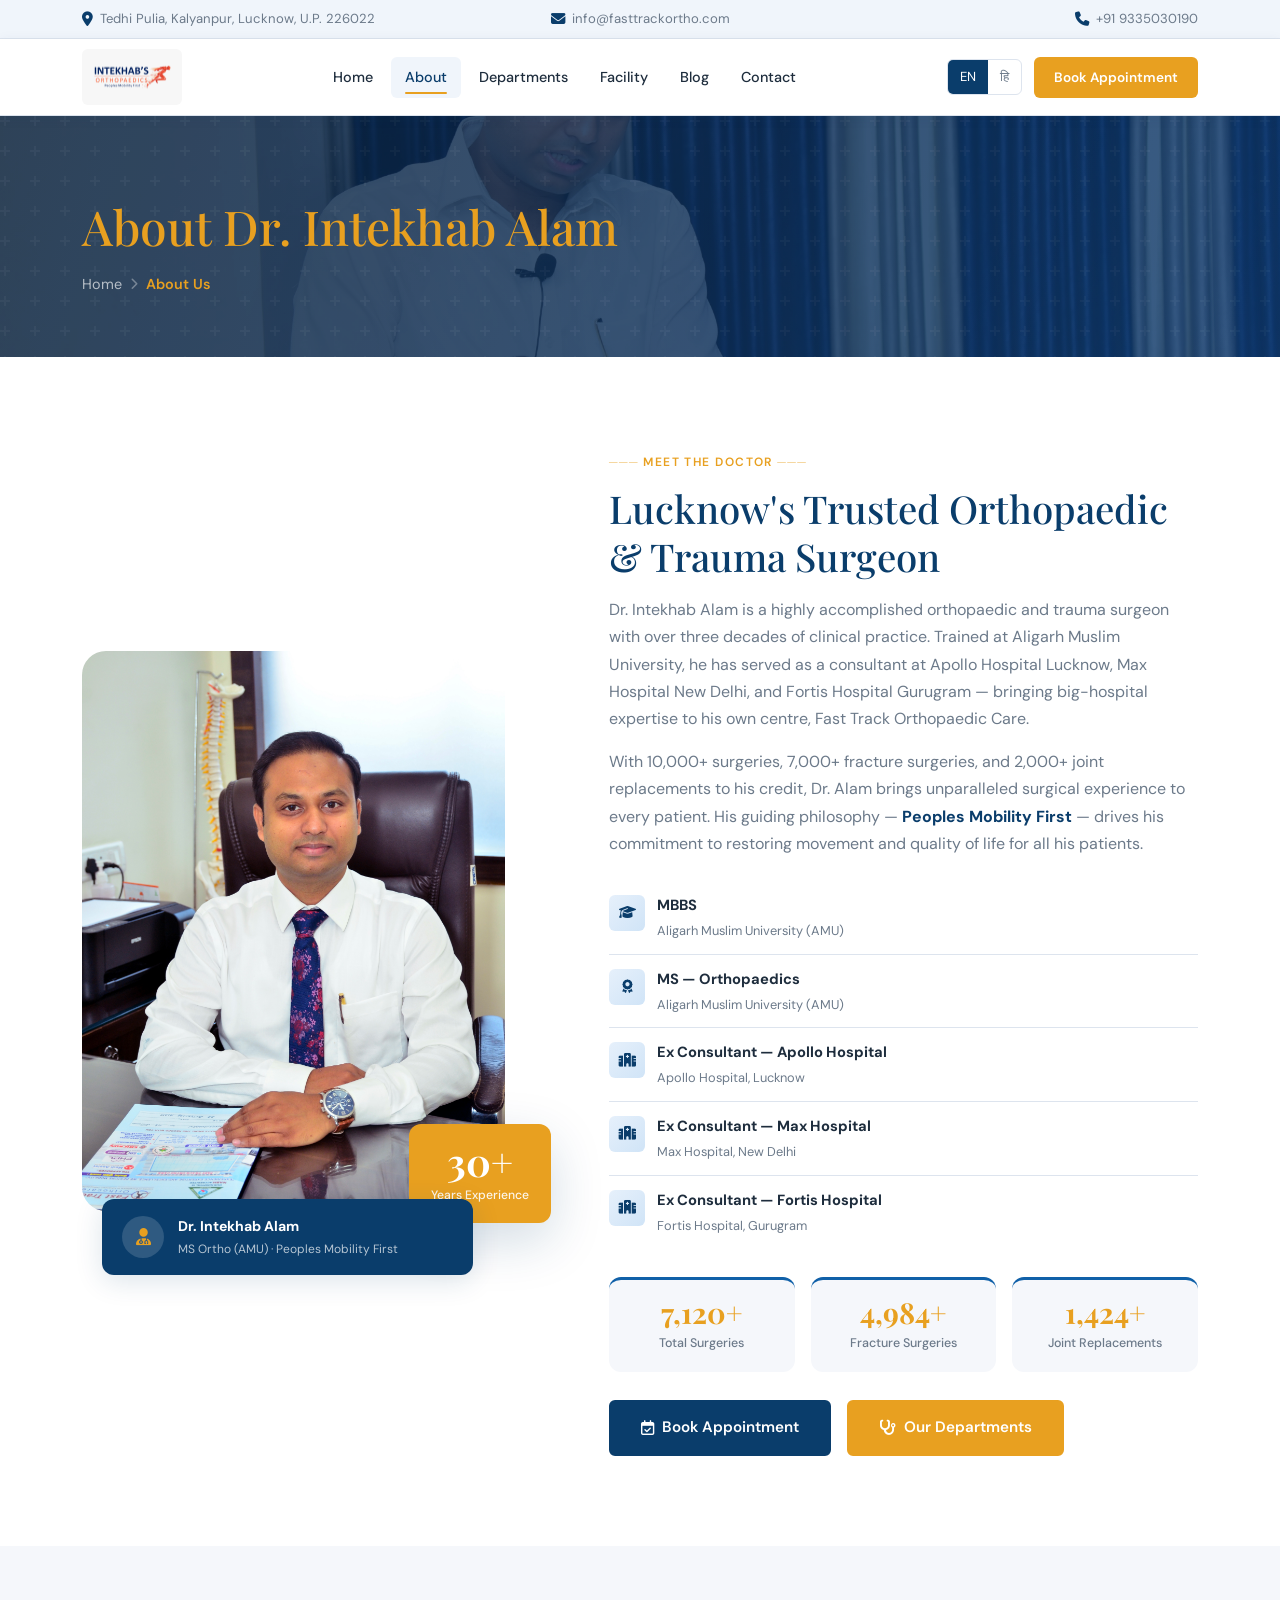
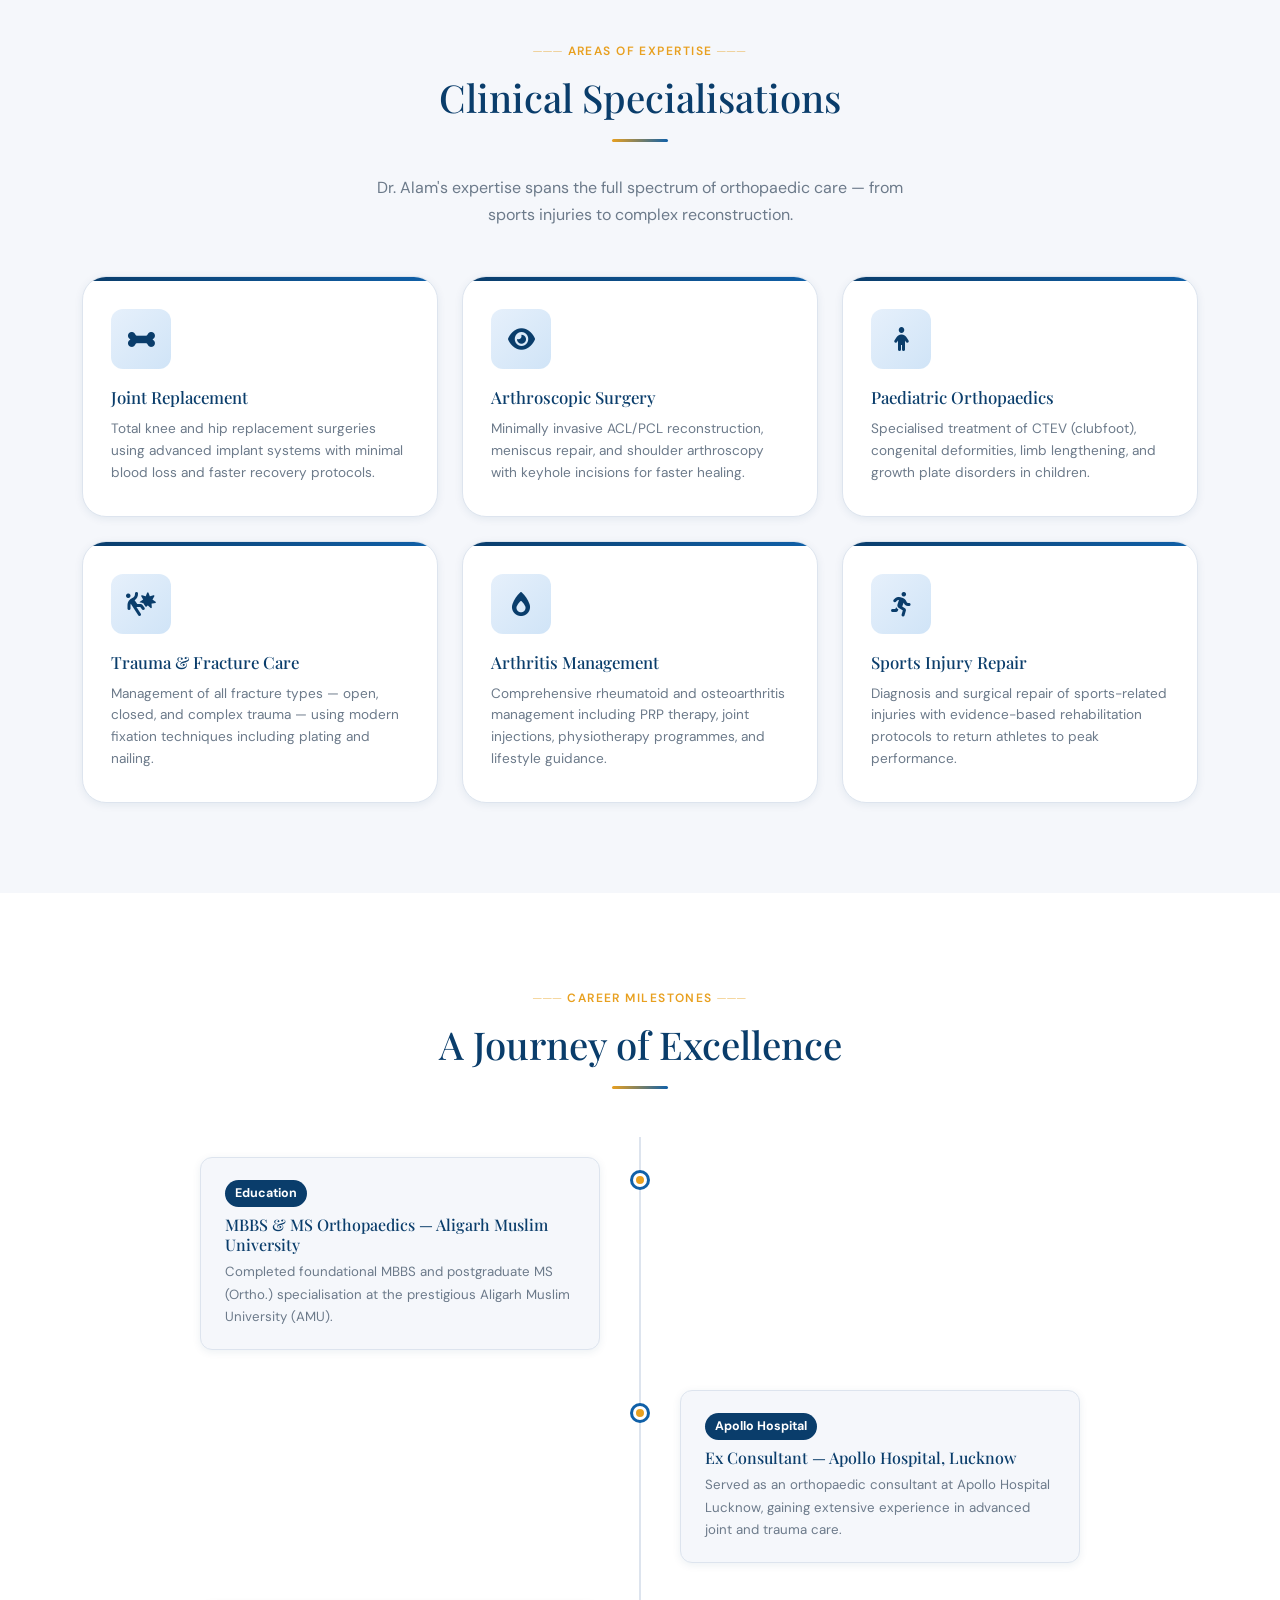
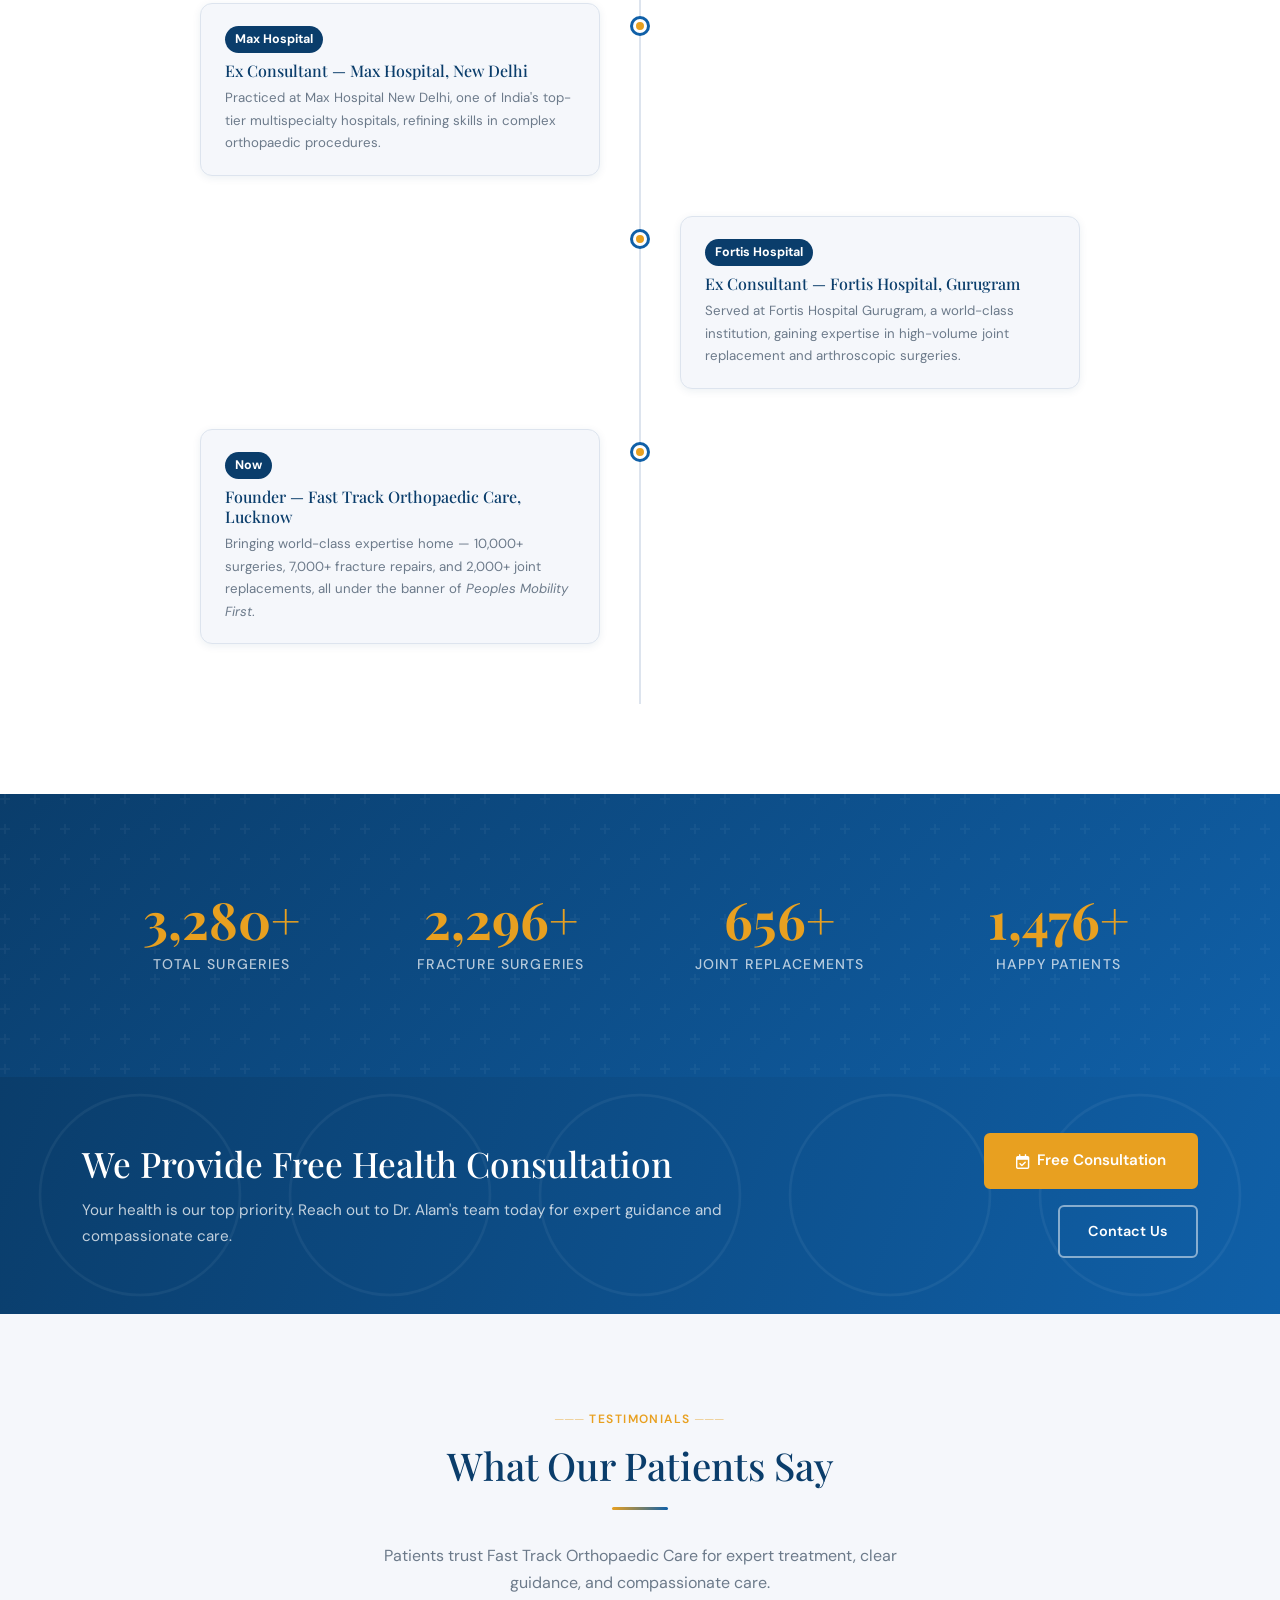
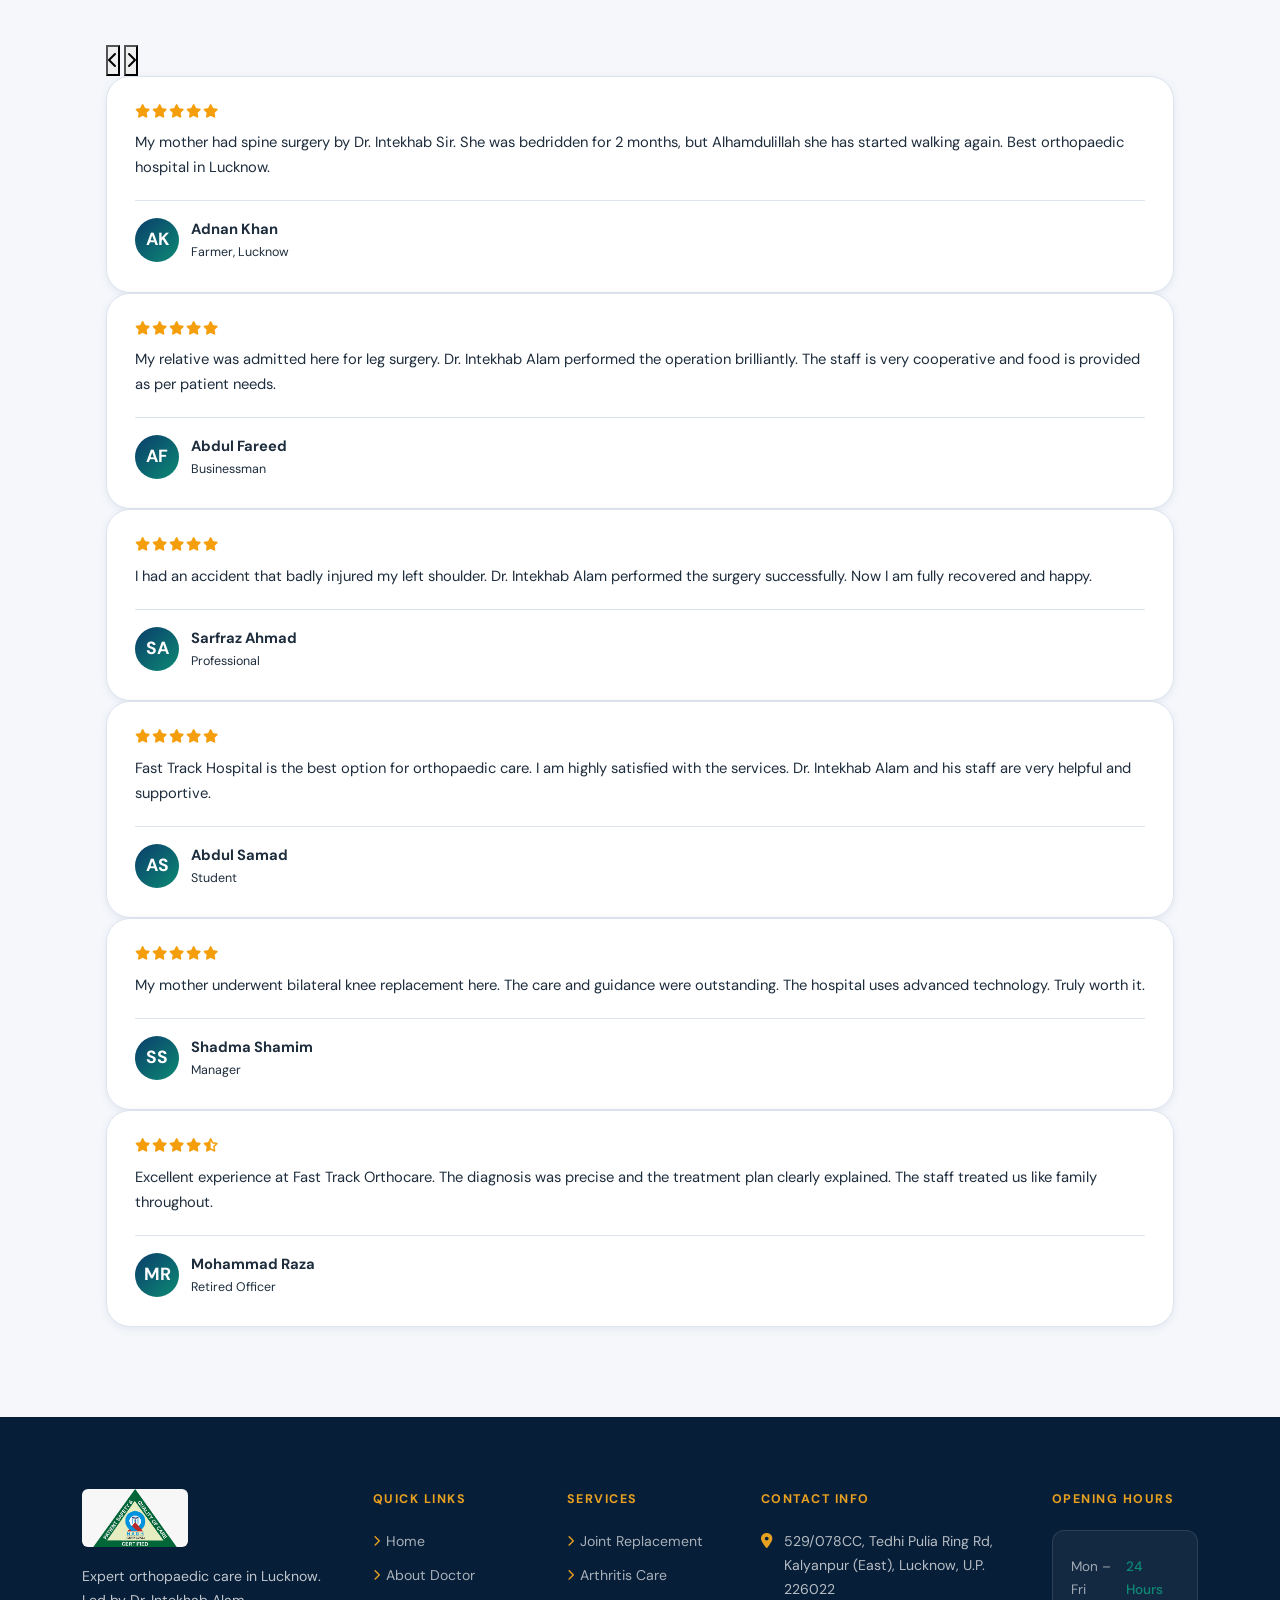
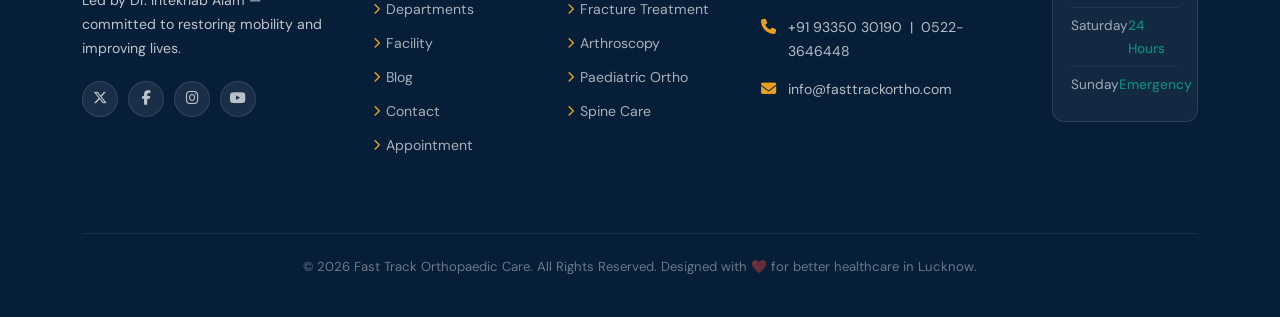
==== about.html @ 5c5c9dc2 "Initial project upload" ====
<!DOCTYPE html>
<html lang="en">

<!-- ============================================================
     FAST TRACK ORTHOPAEDIC CARE
     About Page — Dr. Intekhab Alam
     Theme: Consistent with index.html v2.0
     ============================================================ -->

<head>
  <meta charset="UTF-8" />
  <meta name="viewport" content="width=device-width, initial-scale=1.0" />
  <meta name="description" content="About Dr. Intekhab Alam — MBBS, MS Ortho (AMU). Ex Consultant Apollo, Max & Fortis. 10,000+ surgeries. Lucknow's leading orthopaedic surgeon." />
  <title>About Dr. Intekhab Alam | Fast Track Orthopaedic Care</title>

  <!-- FONTS -->
  <link rel="preconnect" href="https://fonts.googleapis.com" />
  <link rel="preconnect" href="https://fonts.gstatic.com" crossorigin />
  <link href="https://fonts.googleapis.com/css2?family=Playfair+Display:wght@500;600;700&family=DM+Sans:wght@300;400;500;600&display=swap" rel="stylesheet" />

  <!-- ICONS -->
  <link rel="stylesheet" href="https://cdnjs.cloudflare.com/ajax/libs/font-awesome/6.5.1/css/all.min.css" />

  <!-- BOOTSTRAP 5 -->
  <link rel="stylesheet" href="https://cdn.jsdelivr.net/npm/bootstrap@5.3.3/dist/css/bootstrap.min.css" />

  <!-- AOS -->
  <link rel="stylesheet" href="https://cdn.jsdelivr.net/npm/aos@2.3.4/dist/aos.css" />
    <link rel="preconnect" href="https://fonts.googleapis.com" />
  <link rel="preconnect" href="https://fonts.gstatic.com" crossorigin />
  <link href="https://fonts.googleapis.com/css2?family=Playfair+Display:wght@500;600;700&family=DM+Sans:wght@300;400;500;600&display=swap" rel="stylesheet" />
  <link rel="stylesheet" href="https://cdnjs.cloudflare.com/ajax/libs/font-awesome/6.5.1/css/all.min.css" />
  <link rel="stylesheet" href="https://cdn.jsdelivr.net/npm/bootstrap@5.3.3/dist/css/bootstrap.min.css" />
  <link rel="stylesheet" href="https://cdn.jsdelivr.net/npm/aos@2.3.4/dist/aos.css" />

  <style>
    /* ── CSS VARIABLES (identical to index.html) ─────────────── */
    :root {
      --clr-primary:     #0a3d6b;
      --clr-primary-lt:  #1060a8;
      --clr-accent:      #e8a020;
      --clr-accent-lt:   #ffeabc;
      --clr-teal:        #0d8a74;
      --clr-bg:          #f5f7fb;
      --clr-bg-dark:     #071e38;
      --clr-text:        #1e2d3d;
      --clr-text-muted:  #6c7a8a;
      --clr-white:       #ffffff;
      --clr-border:      #dde4ee;

      --font-head:  'Playfair Display', Georgia, serif;
      --font-body:  'DM Sans', sans-serif;

      --radius-sm:  6px;
      --radius-md:  12px;
      --radius-lg:  24px;
      --shadow-sm:  0 2px 8px rgba(10,61,107,.08);
      --shadow-md:  0 6px 28px rgba(10,61,107,.14);
      --shadow-lg:  0 18px 52px rgba(10,61,107,.18);
      --transition: 0.3s cubic-bezier(.4,0,.2,1);
    }

    *, *::before, *::after { box-sizing: border-box; margin: 0; padding: 0; }
    html { scroll-behavior: smooth; }
    body {
      font-family: var(--font-body);
      color: var(--clr-text);
      background: var(--clr-white);
      line-height: 1.7;
      overflow-x: hidden;
    }
    h1,h2,h3,h4,h5,h6 { font-family: var(--font-head); color: var(--clr-primary); line-height: 1.25; }
    a { text-decoration: none; color: inherit; transition: var(--transition); }
    img { max-width: 100%; display: block; }
    section { overflow: hidden; }

    /* ── UTILITIES ───────────────────────────────────────────── */
    .section-pad    { padding: 90px 0; }
    .section-pad-sm { padding: 60px 0; }

    .badge-tag {
      display: inline-block;
      font-size: .75rem;
      font-weight: 600;
      letter-spacing: .12em;
      text-transform: uppercase;
      color: var(--clr-accent);
      margin-bottom: 12px;
    }
    .badge-tag::before { content: "─── "; opacity: .5; }
    .badge-tag::after  { content: " ───"; opacity: .5; }

    .section-title {
      font-size: clamp(1.8rem, 3vw, 2.6rem);
      margin-bottom: 16px;
    }
    .section-sub {
      color: var(--clr-text-muted);
      font-size: 1rem;
      max-width: 560px;
      margin: 0 auto;
    }
    .divider {
      width: 56px; height: 3px;
      background: linear-gradient(90deg, var(--clr-accent), var(--clr-primary-lt));
      border-radius: 4px;
      margin: 18px auto 32px;
    }

    .btn-primary-custom {
      display: inline-flex; align-items: center; gap: 8px;
      padding: 13px 30px;
      background: var(--clr-primary); color: var(--clr-white);
      border: 2px solid var(--clr-primary);
      border-radius: var(--radius-sm);
      font-weight: 600; font-size: .95rem; cursor: pointer;
      transition: var(--transition);
    }
    .btn-primary-custom:hover {
      background: var(--clr-accent); border-color: var(--clr-accent);
      color: var(--clr-white); transform: translateY(-2px); box-shadow: var(--shadow-md);
    }
    .btn-accent-custom {
      display: inline-flex; align-items: center; gap: 8px;
      padding: 13px 30px;
      background: var(--clr-accent); color: var(--clr-white);
      border: 2px solid var(--clr-accent);
      border-radius: var(--radius-sm);
      font-weight: 600; font-size: .95rem; cursor: pointer;
      transition: var(--transition);
    }
    .btn-accent-custom:hover {
      background: transparent; color: var(--clr-accent); transform: translateY(-2px);
    }
    .lang-hidden { display: none !important; }

    /* ── TICKER ──────────────────────────────────────────────── */
    .ticker-bar {
      background: linear-gradient(90deg, var(--clr-primary), var(--clr-primary-lt));
      color: var(--clr-white); padding: 9px 0; overflow: hidden; white-space: nowrap;
    }
    .ticker-inner {
      display: inline-block; font-size: .85rem; font-weight: 500; letter-spacing: .03em;
      animation: ticker-scroll 22s linear infinite;
    }
    @keyframes ticker-scroll {
      0%   { transform: translateX(100vw); }
      100% { transform: translateX(-100%); }
    }

    /* ── INFO BAR ────────────────────────────────────────────── */
    .info-bar {
      background: #f0f5fb; border-bottom: 1px solid var(--clr-border);
      padding: 8px 0; font-size: .82rem; color: var(--clr-text-muted);
    }
    .info-bar .info-item { display: flex; align-items: center; gap: 7px; }
    .info-bar .info-item i { color: var(--clr-primary); font-size: .9rem; }
    .info-bar a { color: var(--clr-text-muted); }
    .info-bar a:hover { color: var(--clr-primary); }

    /* ── NAVBAR ──────────────────────────────────────────────── */
    .main-navbar {
      background: var(--clr-white); border-bottom: 1px solid var(--clr-border);
      padding: 0; position: sticky; top: 0; z-index: 1000;
      box-shadow: 0 2px 12px rgba(10,61,107,.07); transition: box-shadow var(--transition);
    }
    .main-navbar .navbar-inner {
      display: flex; align-items: center; justify-content: space-between;
      padding: 10px 0; gap: 20px;
    }
    .nav-logo img { height: 56px; width: auto; border-radius: var(--radius-sm); }
    .logo-hi { display: none; }

    .nav-links { display: flex; list-style: none; gap: 4px; margin: 0; padding: 0; }
    .nav-links li a {
      display: block; padding: 8px 14px; font-size: .9rem; font-weight: 500;
      color: var(--clr-text); border-radius: var(--radius-sm); position: relative;
    }
    .nav-links li a::after {
      content: ''; position: absolute; bottom: 4px; left: 14px; right: 14px;
      height: 2px; background: var(--clr-accent); border-radius: 2px;
      transform: scaleX(0); transition: var(--transition); transform-origin: left;
    }
    .nav-links li a:hover, .nav-links li a.active { color: var(--clr-primary); background: #f0f5fb; }
    .nav-links li a:hover::after, .nav-links li a.active::after { transform: scaleX(1); }

    .nav-right { display: flex; align-items: center; gap: 12px; flex-shrink: 0; }
    .lang-selector {
      display: flex; border: 1px solid var(--clr-border);
      border-radius: var(--radius-sm); overflow: hidden; font-size: .82rem; font-weight: 600;
    }
    .lang-btn {
      padding: 6px 12px; background: transparent; border: none;
      cursor: pointer; color: var(--clr-text-muted); transition: var(--transition);
    }
    .lang-btn.active, .lang-btn:hover { background: var(--clr-primary); color: var(--clr-white); }
    .nav-appt-btn {
      padding: 9px 20px; background: var(--clr-accent); color: var(--clr-white);
      border: none; border-radius: var(--radius-sm); font-weight: 600;
      font-size: .85rem; cursor: pointer; transition: var(--transition); white-space: nowrap;
    }
    .nav-appt-btn:hover { background: var(--clr-primary); transform: translateY(-1px); }
    .nav-hamburger {
      display: none; background: none; border: 1px solid var(--clr-border);
      border-radius: var(--radius-sm); padding: 7px 10px; cursor: pointer;
      color: var(--clr-primary); font-size: 1.1rem;
    }
    .mobile-menu { display: none; background: var(--clr-white); border-top: 1px solid var(--clr-border); padding: 16px 0; }
    .mobile-menu.open { display: block; }
    .mobile-menu ul { list-style: none; padding: 0; margin: 0; }
    .mobile-menu ul li a {
      display: block; padding: 10px 20px; font-weight: 500;
      color: var(--clr-text); border-bottom: 1px solid var(--clr-border);
    }
    .mobile-menu ul li a:hover { background: #f0f5fb; color: var(--clr-primary); }

    /* ── PAGE HERO (Breadcrumb Banner) ───────────────────────── */
    .page-hero {
      position: relative;
      background: linear-gradient(110deg, var(--clr-bg-dark) 0%, #0e3a6e 100%);
      padding: 80px 0 60px;
      overflow: hidden;
    }
    .page-hero::before {
      content: '';
      position: absolute; inset: 0;
      background: url("data:image/svg+xml,%3Csvg width='60' height='60' viewBox='0 0 60 60' xmlns='http://www.w3.org/2000/svg'%3E%3Cg fill='none' fill-rule='evenodd'%3E%3Cg fill='%23ffffff' fill-opacity='0.04'%3E%3Cpath d='M36 34v-4h-2v4h-4v2h4v4h2v-4h4v-2h-4zm0-30V0h-2v4h-4v2h4v4h2V6h4V4h-4zM6 34v-4H4v4H0v2h4v4h2v-4h4v-2H6zM6 4V0H4v4H0v2h4v4h2V6h4V4H6z'/%3E%3C/g%3E%3C/g%3E%3C/svg%3E");
    }
    .page-hero-bg-img {
      position: absolute; inset: 0;
      background-image: url('img/fasttrack (62).jpeg');
      background-size: cover; background-position: center;
      opacity: .18;
    }
    .page-hero .container { position: relative; z-index: 2; }
    .page-hero h1 {
      font-size: clamp(2rem, 4vw, 3rem);
      color: var(--clr-white); margin-bottom: 16px;
    }
    .page-hero h1 span { color: var(--clr-accent); }
    .breadcrumb-nav { display: flex; align-items: center; gap: 8px; font-size: .9rem; }
    .breadcrumb-nav a { color: rgba(255,255,255,.65); transition: var(--transition); }
    .breadcrumb-nav a:hover { color: var(--clr-accent); }
    .breadcrumb-nav .sep { color: rgba(255,255,255,.35); font-size: .75rem; }
    .breadcrumb-nav .current { color: var(--clr-accent); font-weight: 600; }

    /* ── ABOUT INTRO ─────────────────────────────────────────── */
    .about-intro { background: var(--clr-white); }

    .doctor-img-wrap { position: relative; }
    .doctor-img-wrap img {
      width: 100%; height: 560px; object-fit: cover;
      border-radius: var(--radius-lg); display: block;
    }
    .doctor-badge {
      position: absolute; bottom: 28px; right: -18px;
      background: var(--clr-accent); color: var(--clr-white);
      padding: 18px 22px; border-radius: var(--radius-md);
      text-align: center; box-shadow: var(--shadow-lg);
    }
    .doctor-badge .num { font-size: 2.4rem; font-family: var(--font-head); font-weight: 700; line-height: 1; }
    .doctor-badge .lbl { font-size: .76rem; font-weight: 500; opacity: .9; margin-top: 4px; }

    .doctor-card-strip {
      position: absolute; bottom: -24px; left: 20px; right: 60px;
      background: var(--clr-primary);
      border-radius: var(--radius-md);
      padding: 16px 20px;
      display: flex; align-items: center; gap: 14px;
      box-shadow: var(--shadow-md);
    }
    .doctor-card-strip .dc-icon {
      width: 42px; height: 42px; border-radius: 50%;
      background: rgba(255,255,255,.15);
      display: flex; align-items: center; justify-content: center;
      color: var(--clr-accent); font-size: 1.1rem; flex-shrink: 0;
    }
    .doctor-card-strip .dc-name { font-size: .88rem; font-weight: 700; color: var(--clr-white); }
    .doctor-card-strip .dc-role { font-size: .75rem; color: rgba(255,255,255,.7); }

    .about-content-box { padding-left: 52px; }

    /* Qualification list */
    .qual-list { list-style: none; padding: 0; margin: 24px 0; }
    .qual-list li {
      display: flex; align-items: flex-start; gap: 12px;
      padding: 12px 0; border-bottom: 1px solid var(--clr-border);
    }
    .qual-list li:last-child { border-bottom: none; }
    .qual-list li .q-icon {
      width: 36px; height: 36px; flex-shrink: 0;
      background: linear-gradient(135deg, #e6f0fb, #d0e4f7);
      border-radius: var(--radius-sm);
      display: flex; align-items: center; justify-content: center;
      color: var(--clr-primary); font-size: .85rem;
      margin-top: 2px;
    }
    .qual-list li .q-body .q-title { font-weight: 700; font-size: .92rem; margin-bottom: 2px; }
    .qual-list li .q-body .q-meta { font-size: .8rem; color: var(--clr-text-muted); }

    /* Mini stats row */
    .mini-stats {
      display: grid; grid-template-columns: repeat(3, 1fr); gap: 16px; margin: 28px 0;
    }
    .mini-stat {
      background: var(--clr-bg); border-radius: var(--radius-md);
      padding: 18px 16px; text-align: center;
      border-top: 3px solid var(--clr-primary-lt);
      transition: var(--transition);
    }
    .mini-stat:hover { border-top-color: var(--clr-accent); transform: translateY(-3px); }
    .mini-stat .ms-num {
      font-size: 1.8rem; font-family: var(--font-head); font-weight: 700;
      color: var(--clr-primary); line-height: 1;
    }
    .mini-stat .ms-num span { color: var(--clr-accent); }
    .mini-stat .ms-label { font-size: .78rem; color: var(--clr-text-muted); margin-top: 6px; font-weight: 500; }

    /* ── SPECIALTIES SECTION ─────────────────────────────────── */
    .specialties-section { background: var(--clr-bg); }

    .specialty-card {
      background: var(--clr-white); border-radius: var(--radius-lg);
      padding: 32px 28px; height: 100%;
      border: 1px solid var(--clr-border);
      box-shadow: var(--shadow-sm);
      transition: var(--transition);
      position: relative; overflow: hidden;
    }
    .specialty-card::before {
      content: ''; position: absolute; top: 0; left: 0; right: 0;
      height: 4px; background: linear-gradient(90deg, var(--clr-primary), var(--clr-primary-lt));
      transition: var(--transition);
    }
    .specialty-card:hover { transform: translateY(-6px); box-shadow: var(--shadow-md); }
    .specialty-card:hover::before { background: linear-gradient(90deg, var(--clr-accent), var(--clr-primary-lt)); }
    .spec-icon-wrap {
      width: 60px; height: 60px; border-radius: var(--radius-md);
      background: linear-gradient(135deg, #e6f0fb, #d0e4f7);
      display: flex; align-items: center; justify-content: center;
      font-size: 1.5rem; color: var(--clr-primary); margin-bottom: 18px;
      transition: var(--transition);
    }
    .specialty-card:hover .spec-icon-wrap {
      background: var(--clr-primary); color: var(--clr-white);
    }
    .specialty-card h4 { font-size: 1.05rem; margin-bottom: 10px; }
    .specialty-card p { font-size: .85rem; color: var(--clr-text-muted); margin: 0; line-height: 1.6; }

    /* ── TIMELINE / JOURNEY ──────────────────────────────────── */
    .journey-section { background: var(--clr-white); }

    .timeline { position: relative; padding: 20px 0; }
    .timeline::before {
      content: ''; position: absolute;
      left: 50%; top: 0; bottom: 0;
      width: 2px; background: var(--clr-border);
      transform: translateX(-50%);
    }
    .timeline-item { display: flex; justify-content: flex-end; padding-right: calc(50% + 40px); margin-bottom: 40px; position: relative; }
    .timeline-item.right { justify-content: flex-start; padding-right: 0; padding-left: calc(50% + 40px); }

    .timeline-dot {
      position: absolute; left: 50%; top: 16px;
      width: 14px; height: 14px; border-radius: 50%;
      background: var(--clr-accent); border: 3px solid var(--clr-white);
      box-shadow: 0 0 0 3px var(--clr-primary-lt);
      transform: translateX(-50%);
    }
    .timeline-card {
      background: var(--clr-bg); border-radius: var(--radius-md);
      padding: 20px 24px; max-width: 400px; width: 100%;
      border: 1px solid var(--clr-border);
      box-shadow: var(--shadow-sm);
      transition: var(--transition);
    }
    .timeline-card:hover { box-shadow: var(--shadow-md); transform: scale(1.02); }
    .timeline-year {
      display: inline-block; font-size: .78rem; font-weight: 700;
      color: var(--clr-white); background: var(--clr-primary);
      padding: 3px 10px; border-radius: 100px; margin-bottom: 8px;
    }
    .timeline-card h4 { font-size: 1rem; margin-bottom: 6px; }
    .timeline-card p { font-size: .83rem; color: var(--clr-text-muted); margin: 0; }

    /* ── CTA STRIP ───────────────────────────────────────────── */
    .cta-strip {
      background: linear-gradient(110deg, var(--clr-primary) 0%, var(--clr-primary-lt) 100%);
      padding: 56px 0; position: relative; overflow: hidden;
    }
    .cta-strip::before {
      content: ''; position: absolute; inset: 0;
      background: url("data:image/svg+xml,%3Csvg xmlns='http://www.w3.org/2000/svg' width='100' height='100' viewBox='0 0 100 100'%3E%3Ccircle cx='50' cy='50' r='40' stroke='white' stroke-opacity='0.05' stroke-width='1' fill='none'/%3E%3C/svg%3E") center/250px;
    }
    .cta-strip .container { position: relative; z-index: 2; }
    .cta-strip h2 { font-size: clamp(1.6rem, 3vw, 2.2rem); color: var(--clr-white); margin-bottom: 12px; }
    .cta-strip p { color: rgba(255,255,255,.75); margin-bottom: 0; font-size: .95rem; }
    .btn-outline-white {
      display: inline-flex; align-items: center; gap: 8px;
      padding: 12px 28px; background: transparent; color: var(--clr-white);
      border: 2px solid rgba(255,255,255,.5); border-radius: var(--radius-sm);
      font-weight: 600; font-size: .9rem; transition: var(--transition);
    }
    .btn-outline-white:hover { background: var(--clr-white); color: var(--clr-primary); border-color: var(--clr-white); }

    /* ── TESTIMONIALS ────────────────────────────────────────── */
    .testimonials-section { background: var(--clr-bg); }

    .testimonial-card {
      background: var(--clr-white);
      border-radius: var(--radius-lg);
      padding: 28px;
      position: relative;
      box-shadow: var(--shadow-sm);
      border: 1px solid var(--clr-border);
      height: 100%;
      display: flex;
      flex-direction: column;
    }
    .testimonial-card .quote-icon { font-size: 2.5rem; color: var(--clr-accent); line-height: 1; margin-bottom: 14px; font-family: Georgia, serif; }
    .testimonial-card p { color: var(--clr-muted); font-size: .92rem; line-height: 1.7; margin-bottom: 20px; flex: 1; }
    .testimonial-card .reviewer { display: flex; align-items: center; gap: 12px; padding-top: 16px; border-top: 1px solid var(--clr-border); margin-top: auto; }
    .reviewer-avatar { width: 44px; height: 44px; border-radius: 50%; background: linear-gradient(135deg, var(--clr-primary), var(--clr-teal)); display: flex; align-items: center; justify-content: center; color: var(--clr-white); font-size: 1.1rem; font-weight: 700; flex-shrink: 0; }
    .reviewer-name { font-weight: 700; font-size: .92rem; }
    .reviewer-role { font-size: .78rem; color: var(--clr-muted); }
    .star-rating { display: flex; gap: 2px; margin-bottom: 12px; }
    .star-rating i { color: #f59e0b; font-size: .85rem; }

    /* ── STATS STRIP ─────────────────────────────────────────── */
    .stats-section {
      background: linear-gradient(135deg, var(--clr-primary) 0%, var(--clr-primary-lt) 100%);
      position: relative;
    }
    .stats-section::before {
      content: ''; position: absolute; inset: 0;
      background: url("data:image/svg+xml,%3Csvg width='60' height='60' viewBox='0 0 60 60' xmlns='http://www.w3.org/2000/svg'%3E%3Cg fill='none' fill-rule='evenodd'%3E%3Cg fill='%23ffffff' fill-opacity='0.04'%3E%3Cpath d='M36 34v-4h-2v4h-4v2h4v4h2v-4h4v-2h-4zm0-30V0h-2v4h-4v2h4v4h2V6h4V4h-4zM6 34v-4H4v4H0v2h4v4h2v-4h4v-2H6zM6 4V0H4v4H0v2h4v4h2V6h4V4H6z'/%3E%3C/g%3E%3C/g%3E%3C/svg%3E");
    }
    .stat-card { text-align: center; padding: 40px 20px; position: relative; }
    .stat-card::after {
      content: ''; position: absolute; right: 0; top: 20%; bottom: 20%;
      width: 1px; background: rgba(255,255,255,.15);
    }
    .stat-card:last-child::after { display: none; }
    .stat-number { font-size: clamp(2.4rem, 4vw, 3.4rem); font-family: var(--font-head); font-weight: 700; color: var(--clr-white); line-height: 1; }
    .stat-number span { color: var(--clr-accent); }
    .stat-label { color: rgba(255,255,255,.7); font-size: .88rem; font-weight: 500; margin-top: 8px; text-transform: uppercase; letter-spacing: .08em; }

    /* ── FOOTER ──────────────────────────────────────────────── */
    .site-footer { background: var(--clr-bg-dark); color: rgba(255,255,255,.75); padding-top: 72px; }
    .footer-logo { margin-bottom: 18px; }
    .footer-logo img { height: 58px; border-radius: var(--radius-sm); }
    .footer-desc { font-size: .88rem; line-height: 1.7; max-width: 300px; }
    .footer-social { display: flex; gap: 10px; margin-top: 20px; }
    .footer-social a {
      width: 36px; height: 36px; border-radius: 50%;
      background: rgba(255,255,255,.08);
      display: flex; align-items: center; justify-content: center;
      color: rgba(255,255,255,.7); font-size: .9rem;
      border: 1px solid rgba(255,255,255,.1); transition: var(--transition);
    }
    .footer-social a:hover { background: var(--clr-accent); border-color: var(--clr-accent); color: var(--clr-white); transform: translateY(-2px); }
    .footer-heading { font-family: var(--font-body); font-size: .78rem; font-weight: 700; text-transform: uppercase; letter-spacing: .12em; color: var(--clr-accent); margin-bottom: 20px; }
    .footer-links { list-style: none; padding: 0; }
    .footer-links li { margin-bottom: 10px; }
    .footer-links a { font-size: .88rem; color: rgba(255,255,255,.65); display: flex; align-items: center; gap: 6px; transition: var(--transition); }
    .footer-links a:hover { color: var(--clr-accent); padding-left: 4px; }
    .footer-links a i { font-size: .7rem; color: var(--clr-accent); }
    .footer-contact-item { display: flex; align-items: flex-start; gap: 12px; margin-bottom: 14px; }
    .footer-contact-item i { color: var(--clr-accent); font-size: .95rem; margin-top: 3px; flex-shrink: 0; }
    .footer-contact-item span { font-size: .88rem; color: rgba(255,255,255,.7); }
    .footer-hours { background: rgba(255,255,255,.05); border: 1px solid rgba(255,255,255,.1); border-radius: var(--radius-md); padding: 18px; margin-top: 8px; }
    .hours-row { display: flex; justify-content: space-between; font-size: .85rem; padding: 6px 0; border-bottom: 1px solid rgba(255,255,255,.06); }
    .hours-row:last-child { border-bottom: none; }
    .hours-row .day { color: rgba(255,255,255,.6); }
    .hours-row .time { color: var(--clr-white); font-weight: 500; }
    .hours-row .open { color: var(--clr-teal); }
    .footer-bottom { margin-top: 60px; padding: 22px 0; border-top: 1px solid rgba(255,255,255,.08); text-align: center; font-size: .82rem; color: rgba(255,255,255,.4); }
    .footer-bottom a { color: var(--clr-accent); }

    /* ── RESPONSIVE ──────────────────────────────────────────── */
    @media (max-width: 992px) {
      .nav-links { display: none; }
      .nav-hamburger { display: flex; align-items: center; }
      .about-content-box { padding-left: 0; margin-top: 60px; }
      .doctor-badge { right: 12px; }
      .doctor-card-strip { left: 10px; right: 50px; }
      .timeline::before { left: 24px; }
      .timeline-item, .timeline-item.right { justify-content: flex-start; padding-left: 60px; padding-right: 0; }
      .timeline-dot { left: 24px; }
    }
    @media (max-width: 768px) {
      .section-pad { padding: 60px 0; }
      .mini-stats { grid-template-columns: repeat(2, 1fr); }
      .doctor-img-wrap img { height: 380px; }
    }
    @media (max-width: 480px) {
      .mini-stats { grid-template-columns: 1fr; }
    }

    @keyframes fadeInUp {
      from { opacity: 0; transform: translateY(24px); }
      to   { opacity: 1; transform: translateY(0); }
    }
  </style>
</head>

<body>

  <!-- ============================================================ TICKER ============================================================ -->
  <!-- <div class="ticker-bar" role="marquee" aria-label="Announcements">
    <span class="ticker-inner">
      🏥 24×7 Emergency Services Available &nbsp;|&nbsp;
      🦴 Expert Orthopaedic Surgeons &nbsp;|&nbsp;
      🔬 Advanced Diagnostic Facility &nbsp;|&nbsp;
      💊 Minimally Invasive Surgery &nbsp;|&nbsp;
      ❤️ Your Health, Our Priority &nbsp;|&nbsp;
      📞 Call Now: +91 93350 30190 &nbsp;&nbsp;&nbsp;&nbsp;&nbsp;&nbsp;
    </span>
  </div> -->

  <!-- ============================================================ INFO BAR ============================================================ -->
  <div class="info-bar">
    <div class="container">
      <div class="row align-items-center justify-content-between">
        <div class="col-md-4 col-sm-12 mb-1 mb-md-0">
          <div class="info-item">
            <i class="fa-solid fa-location-dot"></i>
            <span class="en">Tedhi Pulia, Kalyanpur, Lucknow, U.P. 226022</span>
            <span class="hi lang-hidden">टेढ़ी पुलिया, कल्याणपुर, लखनऊ, उ.प्र. 226022</span>
          </div>
        </div>
        <div class="col-md-4 col-sm-12 mb-1 mb-md-0 text-md-center">
          <div class="info-item justify-content-md-center">
            <i class="fa-solid fa-envelope"></i>
            <a href="mailto:info@fasttrackortho.com">info@fasttrackortho.com</a>
          </div>
        </div>
        <div class="col-md-4 col-sm-12 text-md-end">
          <div class="info-item justify-content-md-end">
            <i class="fa-solid fa-phone"></i>
            <a href="tel:+919335030190">+91 9335030190</a>
          </div>
        </div>
      </div>
    </div>
  </div>

  <!-- ============================================================ NAVBAR ============================================================ -->
  <nav class="main-navbar" id="mainNav" aria-label="Main Navigation">
    <div class="container">
      <div class="navbar-inner">
        <a href="index.html" class="nav-logo" aria-label="Fast Track Orthopaedic Care — Home">
          <img src="images/logo/logoint.jpeg" alt="Orthopaedic Care Logo" class="logo-en" />
          <img src="images/logo/logoint.jpeg" alt="Orthopaedic Care Logo Hindi" class="logo-hi" />
        </a>

        <ul class="nav-links" role="list">
          <li><a href="index.html"><span class="en">Home</span><span class="hi lang-hidden">होम</span></a></li>
          <li><a href="about.html" class="active"><span class="en">About</span><span class="hi lang-hidden">हमारे बारे में</span></a></li>
          <li><a href="department.html"><span class="en">Departments</span><span class="hi lang-hidden">विभाग</span></a></li>
          <li><a href="pricing.html"><span class="en">Facility</span><span class="hi lang-hidden">सुविधा</span></a></li>
          <li><a href="blog.html"><span class="en">Blog</span><span class="hi lang-hidden">ब्लॉग</span></a></li>
          <li><a href="contact.html"><span class="en">Contact</span><span class="hi lang-hidden">संपर्क</span></a></li>
        </ul>

        <div class="nav-right">
          <div class="lang-selector" role="group" aria-label="Language Selector">
            <button class="lang-btn active" id="btn-en" onclick="setLanguage('en')">EN</button>
            <button class="lang-btn"        id="btn-hi" onclick="setLanguage('hi')">हि</button>
          </div>
          <a href="appointment.html" class="nav-appt-btn">
            <span class="en">Book Appointment</span>
            <span class="hi lang-hidden">अपॉइंटमेंट लें</span>
          </a>
          <button class="nav-hamburger" id="hamburgerBtn" aria-expanded="false" aria-controls="mobileMenu" aria-label="Toggle Menu">
            <i class="fa-solid fa-bars"></i>
          </button>
        </div>
      </div>
    </div>

    <div class="mobile-menu" id="mobileMenu" role="navigation">
      <ul>
        <li><a href="index.html"><span class="en">Home</span><span class="hi lang-hidden">होम</span></a></li>
        <li><a href="about.html"><span class="en">About</span><span class="hi lang-hidden">हमारे बारे में</span></a></li>
        <li><a href="department.html"><span class="en">Departments</span><span class="hi lang-hidden">विभाग</span></a></li>
        <li><a href="pricing.html"><span class="en">Facility</span><span class="hi lang-hidden">सुविधा</span></a></li>
        <li><a href="blog.html"><span class="en">Blog</span><span class="hi lang-hidden">ब्लॉग</span></a></li>
        <li><a href="contact.html"><span class="en">Contact</span><span class="hi lang-hidden">संपर्क</span></a></li>
        <li><a href="appointment.html" style="color:var(--clr-accent);font-weight:700;">
          <span class="en">📅 Book Appointment</span><span class="hi lang-hidden">📅 अपॉइंटमेंट लें</span>
        </a></li>
      </ul>
    </div>
  </nav>

  <!-- ============================================================ PAGE HERO ============================================================ -->
  <section class="page-hero" aria-label="About Page Banner">
    <div class="page-hero-bg-img"></div>
    <div class="container">
      <div class="row">
        <div class="col-lg-8" data-aos="fade-up">
          <h1>
            <span class="en">About <span>Dr. Intekhab Alam</span></span>
            <span class="hi lang-hidden">डॉ. <span>इंतेखाब आलम</span> के बारे में</span>
          </h1>
          <nav class="breadcrumb-nav" aria-label="Breadcrumb">
            <a href="index.html"><span class="en">Home</span><span class="hi lang-hidden">होम</span></a>
            <span class="sep"><i class="fa-solid fa-chevron-right"></i></span>
            <span class="current"><span class="en">About Us</span><span class="hi lang-hidden">हमारे बारे में</span></span>
          </nav>
        </div>
      </div>
    </div>
  </section>

  <!-- ============================================================ ABOUT INTRO ============================================================ -->
  <section class="about-intro section-pad" id="about">
    <div class="container">
      <div class="row align-items-center">

        <!-- Image -->
        <div class="col-lg-5 mb-5 mb-lg-0" data-aos="fade-right">
          <div class="doctor-img-wrap" style="padding-right: 28px; padding-bottom: 40px;">
            <img src="images/doctor/intekhabalam.jpg" alt="Dr. Intekhab Alam — Orthopaedic Surgeon" loading="lazy" />
            <div class="doctor-badge">
              <div class="num">30+</div>
              <div class="lbl"><span class="en">Years Experience</span><span class="hi lang-hidden">वर्ष अनुभव</span></div>
            </div>
            <div class="doctor-card-strip">
              <div class="dc-icon"><i class="fa-solid fa-user-doctor"></i></div>
              <div>
                <div class="dc-name">Dr. Intekhab Alam</div>
                <div class="dc-role"><span class="en">MS Ortho (AMU) · Peoples Mobility First</span><span class="hi lang-hidden">MS ऑर्थो (AMU) · पीपल्स मोबिलिटी फर्स्ट</span></div>
              </div>
            </div>
          </div>
        </div>

        <!-- Content -->
        <div class="col-lg-7" data-aos="fade-left">
          <div class="about-content-box">
            <span class="badge-tag">
              <span class="en">Meet The Doctor</span>
              <span class="hi lang-hidden">डॉक्टर से मिलें</span>
            </span>
            <h2 class="section-title">
              <span class="en">Lucknow's Trusted Orthopaedic & Trauma Surgeon</span>
              <span class="hi lang-hidden">लखनऊ के विश्वसनीय ऑर्थोपेडिक और ट्रॉमा सर्जन</span>
            </h2>
            <p style="color:var(--clr-text-muted); margin-bottom: 16px;">
              <span class="en">Dr. Intekhab Alam is a highly accomplished orthopaedic and trauma surgeon with over three decades of clinical practice. Trained at Aligarh Muslim University, he has served as a consultant at Apollo Hospital Lucknow, Max Hospital New Delhi, and Fortis Hospital Gurugram — bringing big-hospital expertise to his own centre, Fast Track Orthopaedic Care.</span>
              <span class="hi lang-hidden">डॉ. इंतेखाब आलम अलीगढ़ मुस्लिम यूनिवर्सिटी से प्रशिक्षित एक अत्यंत कुशल ऑर्थोपेडिक और ट्रॉमा सर्जन हैं। वे अपोलो हॉस्पिटल लखनऊ, मैक्स हॉस्पिटल नई दिल्ली और फोर्टिस हॉस्पिटल गुरुग्राम में कंसल्टेंट रह चुके हैं।</span>
            </p>
            <p style="color:var(--clr-text-muted); margin-bottom: 24px;">
              <span class="en">With 10,000+ surgeries, 7,000+ fracture surgeries, and 2,000+ joint replacements to his credit, Dr. Alam brings unparalleled surgical experience to every patient. His guiding philosophy — <strong style="color:var(--clr-primary);">Peoples Mobility First</strong> — drives his commitment to restoring movement and quality of life for all his patients.</span>
              <span class="hi lang-hidden">10,000+ सर्जरी, 7,000+ फ्रैक्चर सर्जरी और 2,000+ जॉइंट रिप्लेसमेंट के साथ, डॉ. आलम हर मरीज को अद्वितीय सर्जिकल अनुभव प्रदान करते हैं। उनका मूल दर्शन — <strong style="color:var(--clr-white);">पीपल्स मोबिलिटी फर्स्ट</strong> — उनकी प्रतिबद्धता को दर्शाता है।</span>
            </p>

            <!-- Qualifications -->
            <ul class="qual-list">
              <li>
                <div class="q-icon"><i class="fa-solid fa-graduation-cap"></i></div>
                <div class="q-body">
                  <div class="q-title">MBBS</div>
                  <div class="q-meta"><span class="en">Aligarh Muslim University (AMU)</span><span class="hi lang-hidden">अलीगढ़ मुस्लिम यूनिवर्सिटी (AMU)</span></div>
                </div>
              </li>
              <li>
                <div class="q-icon"><i class="fa-solid fa-award"></i></div>
                <div class="q-body">
                  <div class="q-title">MS — Orthopaedics</div>
                  <div class="q-meta"><span class="en">Aligarh Muslim University (AMU)</span><span class="hi lang-hidden">अलीगढ़ मुस्लिम यूनिवर्सिटी (AMU)</span></div>
                </div>
              </li>
              <li>
                <div class="q-icon"><i class="fa-solid fa-hospital"></i></div>
                <div class="q-body">
                  <div class="q-title"><span class="en">Ex Consultant — Apollo Hospital</span><span class="hi lang-hidden">पूर्व परामर्शदाता — अपोलो हॉस्पिटल</span></div>
                  <div class="q-meta"><span class="en">Apollo Hospital, Lucknow</span><span class="hi lang-hidden">अपोलो हॉस्पिटल, लखनऊ</span></div>
                </div>
              </li>
              <li>
                <div class="q-icon"><i class="fa-solid fa-hospital"></i></div>
                <div class="q-body">
                  <div class="q-title"><span class="en">Ex Consultant — Max Hospital</span><span class="hi lang-hidden">पूर्व परामर्शदाता — मैक्स हॉस्पिटल</span></div>
                  <div class="q-meta"><span class="en">Max Hospital, New Delhi</span><span class="hi lang-hidden">मैक्स हॉस्पिटल, नई दिल्ली</span></div>
                </div>
              </li>
              <li>
                <div class="q-icon"><i class="fa-solid fa-hospital"></i></div>
                <div class="q-body">
                  <div class="q-title"><span class="en">Ex Consultant — Fortis Hospital</span><span class="hi lang-hidden">पूर्व परामर्शदाता — फोर्टिस हॉस्पिटल</span></div>
                  <div class="q-meta"><span class="en">Fortis Hospital, Gurugram</span><span class="hi lang-hidden">फोर्टिस हॉस्पिटल, गुरुग्राम</span></div>
                </div>
              </li>
            </ul>

            <!-- Mini Stats -->
            <div class="mini-stats">
              <div class="mini-stat">
                <div class="ms-num"><span class="counter" data-target="10000">0</span><span>+</span></div>
                <div class="ms-label"><span class="en">Total Surgeries</span><span class="hi lang-hidden">कुल सर्जरी</span></div>
              </div>
              <div class="mini-stat">
                <div class="ms-num"><span class="counter" data-target="7000">0</span><span>+</span></div>
                <div class="ms-label"><span class="en">Fracture Surgeries</span><span class="hi lang-hidden">फ्रैक्चर सर्जरी</span></div>
              </div>
              <div class="mini-stat">
                <div class="ms-num"><span class="counter" data-target="2000">0</span><span>+</span></div>
                <div class="ms-label"><span class="en">Joint Replacements</span><span class="hi lang-hidden">जॉइंट रिप्लेसमेंट</span></div>
              </div>
            </div>

            <div class="d-flex gap-3 flex-wrap mt-2">
              <a href="appointment.html" class="btn-primary-custom">
                <i class="fa-regular fa-calendar-check"></i>
                <span class="en">Book Appointment</span>
                <span class="hi lang-hidden">अपॉइंटमेंट लें</span>
              </a>
              <a href="department.html" class="btn-accent-custom">
                <i class="fa-solid fa-stethoscope"></i>
                <span class="en">Our Departments</span>
                <span class="hi lang-hidden">हमारे विभाग</span>
              </a>
            </div>
          </div>
        </div>

      </div>
    </div>
  </section>

  <!-- ============================================================ SPECIALTIES ============================================================ -->
  <section class="specialties-section section-pad" id="specialties">
    <div class="container">
      <div class="text-center mb-5" data-aos="fade-up">
        <span class="badge-tag">
          <span class="en">Areas of Expertise</span>
          <span class="hi lang-hidden">विशेषज्ञता के क्षेत्र</span>
        </span>
        <h2 class="section-title">
          <span class="en">Clinical Specialisations</span>
          <span class="hi lang-hidden">नैदानिक विशेषज्ञताएं</span>
        </h2>
        <div class="divider"></div>
        <p class="section-sub">
          <span class="en">Dr. Alam's expertise spans the full spectrum of orthopaedic care — from sports injuries to complex reconstruction.</span>
          <span class="hi lang-hidden">डॉ. आलम की विशेषज्ञता ऑर्थोपेडिक देखभाल के पूर्ण स्पेक्ट्रम तक फैली है।</span>
        </p>
      </div>

      <div class="row g-4">

        <div class="col-lg-4 col-md-6" data-aos="fade-up" data-aos-delay="0">
          <div class="specialty-card">
            <div class="spec-icon-wrap"><i class="fa-solid fa-bone"></i></div>
            <h4><span class="en">Joint Replacement</span><span class="hi lang-hidden">जॉइंट रिप्लेसमेंट</span></h4>
            <p><span class="en">Total knee and hip replacement surgeries using advanced implant systems with minimal blood loss and faster recovery protocols.</span><span class="hi lang-hidden">उन्नत इम्प्लांट सिस्टम का उपयोग करके टोटल नी और हिप रिप्लेसमेंट सर्जरी।</span></p>
          </div>
        </div>

        <div class="col-lg-4 col-md-6" data-aos="fade-up" data-aos-delay="80">
          <div class="specialty-card">
            <div class="spec-icon-wrap"><i class="fa-solid fa-eye"></i></div>
            <h4><span class="en">Arthroscopic Surgery</span><span class="hi lang-hidden">आर्थ्रोस्कोपिक सर्जरी</span></h4>
            <p><span class="en">Minimally invasive ACL/PCL reconstruction, meniscus repair, and shoulder arthroscopy with keyhole incisions for faster healing.</span><span class="hi lang-hidden">ACL/PCL पुनर्निर्माण, मेनिस्कस रिपेयर और शोल्डर आर्थ्रोस्कोपी।</span></p>
          </div>
        </div>

        <div class="col-lg-4 col-md-6" data-aos="fade-up" data-aos-delay="160">
          <div class="specialty-card">
            <div class="spec-icon-wrap"><i class="fa-solid fa-child"></i></div>
            <h4><span class="en">Paediatric Orthopaedics</span><span class="hi lang-hidden">बाल ऑर्थोपेडिक</span></h4>
            <p><span class="en">Specialised treatment of CTEV (clubfoot), congenital deformities, limb lengthening, and growth plate disorders in children.</span><span class="hi lang-hidden">CTEV, जन्मजात विकृतियों, अंग लंबाई और ग्रोथ प्लेट विकारों का उपचार।</span></p>
          </div>
        </div>

        <div class="col-lg-4 col-md-6" data-aos="fade-up" data-aos-delay="0">
          <div class="specialty-card">
            <div class="spec-icon-wrap"><i class="fa-solid fa-person-falling-burst"></i></div>
            <h4><span class="en">Trauma & Fracture Care</span><span class="hi lang-hidden">ट्रॉमा और फ्रैक्चर देखभाल</span></h4>
            <p><span class="en">Management of all fracture types — open, closed, and complex trauma — using modern fixation techniques including plating and nailing.</span><span class="hi lang-hidden">सभी प्रकार के फ्रैक्चर का प्रबंधन — खुले, बंद और जटिल ट्रॉमा।</span></p>
          </div>
        </div>

        <div class="col-lg-4 col-md-6" data-aos="fade-up" data-aos-delay="80">
          <div class="specialty-card">
            <div class="spec-icon-wrap"><i class="fa-solid fa-fire-flame-simple"></i></div>
            <h4><span class="en">Arthritis Management</span><span class="hi lang-hidden">गठिया प्रबंधन</span></h4>
            <p><span class="en">Comprehensive rheumatoid and osteoarthritis management including PRP therapy, joint injections, physiotherapy programmes, and lifestyle guidance.</span><span class="hi lang-hidden">रूमेटाइड और ऑस्टियोआर्थराइटिस का व्यापक प्रबंधन।</span></p>
          </div>
        </div>

        <div class="col-lg-4 col-md-6" data-aos="fade-up" data-aos-delay="160">
          <div class="specialty-card">
            <div class="spec-icon-wrap"><i class="fa-solid fa-running"></i></div>
            <h4><span class="en">Sports Injury Repair</span><span class="hi lang-hidden">खेल चोट मरम्मत</span></h4>
            <p><span class="en">Diagnosis and surgical repair of sports-related injuries with evidence-based rehabilitation protocols to return athletes to peak performance.</span><span class="hi lang-hidden">खेल-संबंधी चोटों का निदान और सर्जिकल मरम्मत।</span></p>
          </div>
        </div>

      </div>
    </div>
  </section>

  <!-- ============================================================ JOURNEY / TIMELINE ============================================================ -->
  <section class="journey-section section-pad" id="journey">
    <div class="container">
      <div class="text-center mb-5" data-aos="fade-up">
        <span class="badge-tag">
          <span class="en">Career Milestones</span>
          <span class="hi lang-hidden">करियर की उपलब्धियां</span>
        </span>
        <h2 class="section-title">
          <span class="en">A Journey of Excellence</span>
          <span class="hi lang-hidden">उत्कृष्टता की यात्रा</span>
        </h2>
        <div class="divider"></div>
      </div>

      <div class="timeline" data-aos="fade-up">

        <div class="timeline-item">
          <div class="timeline-dot"></div>
          <div class="timeline-card">
            <span class="timeline-year">Education</span>
            <h4><span class="en">MBBS & MS Orthopaedics — Aligarh Muslim University</span><span class="hi lang-hidden">MBBS और MS ऑर्थोपेडिक्स — अलीगढ़ मुस्लिम यूनिवर्सिटी</span></h4>
            <p><span class="en">Completed foundational MBBS and postgraduate MS (Ortho.) specialisation at the prestigious Aligarh Muslim University (AMU).</span><span class="hi lang-hidden">प्रतिष्ठित अलीगढ़ मुस्लिम यूनिवर्सिटी से MBBS और MS (ऑर्थो.) पूरी की।</span></p>
          </div>
        </div>

        <div class="timeline-item right">
          <div class="timeline-dot"></div>
          <div class="timeline-card">
            <span class="timeline-year">Apollo Hospital</span>
            <h4><span class="en">Ex Consultant — Apollo Hospital, Lucknow</span><span class="hi lang-hidden">पूर्व परामर्शदाता — अपोलो हॉस्पिटल, लखनऊ</span></h4>
            <p><span class="en">Served as an orthopaedic consultant at Apollo Hospital Lucknow, gaining extensive experience in advanced joint and trauma care.</span><span class="hi lang-hidden">अपोलो हॉस्पिटल लखनऊ में ऑर्थोपेडिक कंसल्टेंट के रूप में सेवा दी।</span></p>
          </div>
        </div>

        <div class="timeline-item">
          <div class="timeline-dot"></div>
          <div class="timeline-card">
            <span class="timeline-year">Max Hospital</span>
            <h4><span class="en">Ex Consultant — Max Hospital, New Delhi</span><span class="hi lang-hidden">पूर्व परामर्शदाता — मैक्स हॉस्पिटल, नई दिल्ली</span></h4>
            <p><span class="en">Practiced at Max Hospital New Delhi, one of India's top-tier multispecialty hospitals, refining skills in complex orthopaedic procedures.</span><span class="hi lang-hidden">भारत के शीर्ष मल्टीस्पेशलिटी अस्पताल मैक्स हॉस्पिटल नई दिल्ली में प्रैक्टिस की।</span></p>
          </div>
        </div>

        <div class="timeline-item right">
          <div class="timeline-dot"></div>
          <div class="timeline-card">
            <span class="timeline-year">Fortis Hospital</span>
            <h4><span class="en">Ex Consultant — Fortis Hospital, Gurugram</span><span class="hi lang-hidden">पूर्व परामर्शदाता — फोर्टिस हॉस्पिटल, गुरुग्राम</span></h4>
            <p><span class="en">Served at Fortis Hospital Gurugram, a world-class institution, gaining expertise in high-volume joint replacement and arthroscopic surgeries.</span><span class="hi lang-hidden">फोर्टिस हॉस्पिटल गुरुग्राम में सेवा दी — जॉइंट रिप्लेसमेंट और आर्थ्रोस्कोपिक सर्जरी में विशेषज्ञता प्राप्त की।</span></p>
          </div>
        </div>

        <div class="timeline-item">
          <div class="timeline-dot"></div>
          <div class="timeline-card">
            <span class="timeline-year">Now</span>
            <h4><span class="en">Founder — Fast Track Orthopaedic Care, Lucknow</span><span class="hi lang-hidden">संस्थापक — Fast Track Orthopaedic Care, लखनऊ</span></h4>
            <p><span class="en">Bringing world-class expertise home — 10,000+ surgeries, 7,000+ fracture repairs, and 2,000+ joint replacements, all under the banner of <em>Peoples Mobility First</em>.</span><span class="hi lang-hidden">10,000+ सर्जरी, 7,000+ फ्रैक्चर रिपेयर और 2,000+ जॉइंट रिप्लेसमेंट के साथ लखनऊ में विश्वस्तरीय देखभाल।</span></p>
          </div>
        </div>

      </div>
    </div>
  </section>

  <!-- ============================================================ STATS ============================================================ -->
  <section class="stats-section section-pad-sm" id="stats">
    <div class="container">
      <div class="row g-0">
        <div class="col-md-3 col-6" data-aos="zoom-in" data-aos-delay="0">
          <div class="stat-card">
            <div class="stat-number"><span class="counter" data-target="10000">0</span><span>+</span></div>
            <div class="stat-label"><span class="en">Total Surgeries</span><span class="hi lang-hidden">कुल सर्जरी</span></div>
          </div>
        </div>
        <div class="col-md-3 col-6" data-aos="zoom-in" data-aos-delay="80">
          <div class="stat-card">
            <div class="stat-number"><span class="counter" data-target="7000">0</span><span>+</span></div>
            <div class="stat-label"><span class="en">Fracture Surgeries</span><span class="hi lang-hidden">फ्रैक्चर सर्जरी</span></div>
          </div>
        </div>
        <div class="col-md-3 col-6" data-aos="zoom-in" data-aos-delay="160">
          <div class="stat-card">
            <div class="stat-number"><span class="counter" data-target="2000">0</span><span>+</span></div>
            <div class="stat-label"><span class="en">Joint Replacements</span><span class="hi lang-hidden">जॉइंट रिप्लेसमेंट</span></div>
          </div>
        </div>
        <div class="col-md-3 col-6" data-aos="zoom-in" data-aos-delay="240">
          <div class="stat-card">
            <div class="stat-number"><span class="counter" data-target="4500">0</span><span>+</span></div>
            <div class="stat-label"><span class="en">Happy Patients</span><span class="hi lang-hidden">संतुष्ट मरीज</span></div>
          </div>
        </div>
      </div>
    </div>
  </section>

  <!-- ============================================================ CTA STRIP ============================================================ -->
  <section class="cta-strip" data-aos="fade-up">
    <div class="container">
      <div class="row align-items-center">
        <div class="col-lg-8 mb-4 mb-lg-0">
          <h2>
            <span class="en">We Provide Free Health Consultation</span>
            <span class="hi lang-hidden">हम नि:शुल्क स्वास्थ्य परामर्श प्रदान करते हैं</span>
          </h2>
          <p>
            <span class="en">Your health is our top priority. Reach out to Dr. Alam's team today for expert guidance and compassionate care.</span>
            <span class="hi lang-hidden">आपका स्वास्थ्य हमारी सर्वोच्च प्राथमिकता है। आज डॉ. आलम की टीम से संपर्क करें।</span>
          </p>
        </div>
        <div class="col-lg-4 text-lg-end d-flex gap-3 justify-content-lg-end flex-wrap">
          <a href="appointment.html" class="btn-accent-custom">
            <i class="fa-regular fa-calendar-check"></i>
            <span class="en">Free Consultation</span>
            <span class="hi lang-hidden">नि:शुल्क परामर्श</span>
          </a>
          <a href="contact.html" class="btn-outline-white">
            <span class="en">Contact Us</span>
            <span class="hi lang-hidden">संपर्क करें</span>
          </a>
        </div>
      </div>
    </div>
  </section>

  <!-- ============================================================ TESTIMONIALS ============================================================ -->
  <section class="testimonials-section section-pad" id="testimonials">
    <div class="container">
      <div class="text-center mb-5" data-aos="fade-up">
        <span class="badge-tag"><span class="en">Testimonials</span><span class="hi lang-hidden">प्रशंसापत्र</span></span>
        <h2 class="section-title"><span class="en">What Our Patients Say</span><span class="hi lang-hidden">हमारे मरीज क्या कहते हैं</span></h2>
        <div class="divider"></div>
        <p class="section-sub"><span class="en">Patients trust Fast Track Orthopaedic Care for expert treatment, clear guidance, and compassionate care.</span><span class="hi lang-hidden">मरीज Fast Track Orthopaedic Care पर भरोसा करते हैं।</span></p>
      </div>

      <div class="carousel-outer px-4" data-aos="fade-up">
        <button class="c-arrow prev" id="testPrev" aria-label="Previous"><i class="fa-solid fa-chevron-left"></i></button>
        <button class="c-arrow next" id="testNext" aria-label="Next"><i class="fa-solid fa-chevron-right"></i></button>

        <div class="carousel-viewport" id="testViewport">
          <div class="carousel-track" id="testTrack">

            <div class="carousel-slide">
              <div class="testimonial-card">
                <div class="star-rating"><i class="fa-solid fa-star"></i><i class="fa-solid fa-star"></i><i class="fa-solid fa-star"></i><i class="fa-solid fa-star"></i><i class="fa-solid fa-star"></i></div>
                
                <p><span class="en">My mother had spine surgery by Dr. Intekhab Sir. She was bedridden for 2 months, but Alhamdulillah she has started walking again. Best orthopaedic hospital in Lucknow.</span><span class="hi lang-hidden">मेरी अम्मी की स्पाइन की सर्जरी के बाद अल्हम्दुलिल्लाह चलने लगी हैं।</span></p>
                <div class="reviewer"><div class="reviewer-avatar">AK</div><div><div class="reviewer-name">Adnan Khan</div><div class="reviewer-role"><span class="en">Farmer, Lucknow</span><span class="hi lang-hidden">किसान, लखनऊ</span></div></div></div>
              </div>
            </div>

            <div class="carousel-slide">
              <div class="testimonial-card">
                <div class="star-rating"><i class="fa-solid fa-star"></i><i class="fa-solid fa-star"></i><i class="fa-solid fa-star"></i><i class="fa-solid fa-star"></i><i class="fa-solid fa-star"></i></div>
                
                <p><span class="en">My relative was admitted here for leg surgery. Dr. Intekhab Alam performed the operation brilliantly. The staff is very cooperative and food is provided as per patient needs.</span><span class="hi lang-hidden">Dr. Intekhab Alam ने शानदार ऑपरेशन किया। स्टाफ बहुत सहयोगी है।</span></p>
                <div class="reviewer"><div class="reviewer-avatar">AF</div><div><div class="reviewer-name">Abdul Fareed</div><div class="reviewer-role"><span class="en">Businessman</span><span class="hi lang-hidden">व्यापारी</span></div></div></div>
              </div>
            </div>

            <div class="carousel-slide">
              <div class="testimonial-card">
                <div class="star-rating"><i class="fa-solid fa-star"></i><i class="fa-solid fa-star"></i><i class="fa-solid fa-star"></i><i class="fa-solid fa-star"></i><i class="fa-solid fa-star"></i></div>
                
                <p><span class="en">I had an accident that badly injured my left shoulder. Dr. Intekhab Alam performed the surgery successfully. Now I am fully recovered and happy.</span><span class="hi lang-hidden">Dr. Intekhab Alam ने सफलतापूर्वक ऑपरेशन किया। अब मैं पूरी तरह ठीक हूँ।</span></p>
                <div class="reviewer"><div class="reviewer-avatar">SA</div><div><div class="reviewer-name">Sarfraz Ahmad</div><div class="reviewer-role"><span class="en">Professional</span><span class="hi lang-hidden">पेशेवर</span></div></div></div>
              </div>
            </div>

            <div class="carousel-slide">
              <div class="testimonial-card">
                <div class="star-rating"><i class="fa-solid fa-star"></i><i class="fa-solid fa-star"></i><i class="fa-solid fa-star"></i><i class="fa-solid fa-star"></i><i class="fa-solid fa-star"></i></div>
                
                <p><span class="en">Fast Track Hospital is the best option for orthopaedic care. I am highly satisfied with the services. Dr. Intekhab Alam and his staff are very helpful and supportive.</span><span class="hi lang-hidden">Fast Track Hospital ऑर्थोपेडिक इलाज के लिए सबसे अच्छा विकल्प है।</span></p>
                <div class="reviewer"><div class="reviewer-avatar">AS</div><div><div class="reviewer-name">Abdul Samad</div><div class="reviewer-role"><span class="en">Student</span><span class="hi lang-hidden">छात्र</span></div></div></div>
              </div>
            </div>

            <div class="carousel-slide">
              <div class="testimonial-card">
                <div class="star-rating"><i class="fa-solid fa-star"></i><i class="fa-solid fa-star"></i><i class="fa-solid fa-star"></i><i class="fa-solid fa-star"></i><i class="fa-solid fa-star"></i></div>
                
                <p><span class="en">My mother underwent bilateral knee replacement here. The care and guidance were outstanding. The hospital uses advanced technology. Truly worth it.</span><span class="hi lang-hidden">मेरी माँ का दोनों घुटनों का प्रत्यारोपण यहाँ हुआ। देखभाल और मार्गदर्शन बेहतरीन था।</span></p>
                <div class="reviewer"><div class="reviewer-avatar">SS</div><div><div class="reviewer-name">Shadma Shamim</div><div class="reviewer-role"><span class="en">Manager</span><span class="hi lang-hidden">मैनेजर</span></div></div></div>
              </div>
            </div>

            <div class="carousel-slide">
              <div class="testimonial-card">
                <div class="star-rating"><i class="fa-solid fa-star"></i><i class="fa-solid fa-star"></i><i class="fa-solid fa-star"></i><i class="fa-solid fa-star"></i><i class="fa-solid fa-star-half-stroke"></i></div>
                
                <p><span class="en">Excellent experience at Fast Track Orthocare. The diagnosis was precise and the treatment plan clearly explained. The staff treated us like family throughout.</span><span class="hi lang-hidden">Fast Track Orthocare में शानदार अनुभव। स्टाफ ने पूरे समय परिवार जैसा व्यवहार किया।</span></p>
                <div class="reviewer"><div class="reviewer-avatar">MR</div><div><div class="reviewer-name">Mohammad Raza</div><div class="reviewer-role"><span class="en">Retired Officer</span><span class="hi lang-hidden">सेवानिवृत्त अधिकारी</span></div></div></div>
              </div>
            </div>

          </div>
        </div>
        <div class="c-dots" id="testDots"></div>
      </div>
    </div>
  </section>

  <!-- ============================================================ FOOTER ============================================================ -->
  <footer class="site-footer" id="footer" role="contentinfo">
    <div class="container">
      <div class="row g-4 g-lg-5">

        <div class="col-lg-3 col-md-6">
          <div class="footer-logo">
            <img src="img/fasttrack (17).jpeg" alt="Fast Track Orthopaedic Care" />
          </div>
          <p class="footer-desc">
            <span class="en">Expert orthopaedic care in Lucknow. Led by Dr. Intekhab Alam — committed to restoring mobility and improving lives.</span>
            <span class="hi lang-hidden">लखनऊ में विशेषज्ञ ऑर्थोपेडिक देखभाल। डॉ. इंतेखाब आलम के नेतृत्व में।</span>
          </p>
          <div class="footer-social">
            <a href="#" aria-label="Twitter"><i class="fa-brands fa-x-twitter"></i></a>
            <a href="#" aria-label="Facebook"><i class="fa-brands fa-facebook-f"></i></a>
            <a href="#" aria-label="Instagram"><i class="fa-brands fa-instagram"></i></a>
            <a href="#" aria-label="YouTube"><i class="fa-brands fa-youtube"></i></a>
          </div>
        </div>

        <div class="col-lg-2 col-md-6 col-sm-6">
          <div class="footer-heading"><span class="en">Quick Links</span><span class="hi lang-hidden">त्वरित लिंक</span></div>
          <ul class="footer-links">
            <li><a href="index.html"><i class="fa-solid fa-chevron-right"></i><span class="en">Home</span><span class="hi lang-hidden">होम</span></a></li>
            <li><a href="about.html"><i class="fa-solid fa-chevron-right"></i><span class="en">About Doctor</span><span class="hi lang-hidden">डॉक्टर के बारे में</span></a></li>
            <li><a href="department.html"><i class="fa-solid fa-chevron-right"></i><span class="en">Departments</span><span class="hi lang-hidden">विभाग</span></a></li>
            <li><a href="pricing.html"><i class="fa-solid fa-chevron-right"></i><span class="en">Facility</span><span class="hi lang-hidden">सुविधा</span></a></li>
            <li><a href="blog.html"><i class="fa-solid fa-chevron-right"></i><span class="en">Blog</span><span class="hi lang-hidden">ब्लॉग</span></a></li>
            <li><a href="contact.html"><i class="fa-solid fa-chevron-right"></i><span class="en">Contact</span><span class="hi lang-hidden">संपर्क</span></a></li>
            <li><a href="appointment.html"><i class="fa-solid fa-chevron-right"></i><span class="en">Appointment</span><span class="hi lang-hidden">अपॉइंटमेंट</span></a></li>
          </ul>
        </div>

        <div class="col-lg-2 col-md-6 col-sm-6">
          <div class="footer-heading"><span class="en">Services</span><span class="hi lang-hidden">सेवाएं</span></div>
          <ul class="footer-links">
            <li><a href="department.html"><i class="fa-solid fa-chevron-right"></i><span class="en">Joint Replacement</span><span class="hi lang-hidden">जॉइंट रिप्लेसमेंट</span></a></li>
            <li><a href="department.html"><i class="fa-solid fa-chevron-right"></i><span class="en">Arthritis Care</span><span class="hi lang-hidden">गठिया देखभाल</span></a></li>
            <li><a href="department.html"><i class="fa-solid fa-chevron-right"></i><span class="en">Fracture Treatment</span><span class="hi lang-hidden">फ्रैक्चर उपचार</span></a></li>
            <li><a href="department.html"><i class="fa-solid fa-chevron-right"></i><span class="en">Arthroscopy</span><span class="hi lang-hidden">आर्थ्रोस्कोपी</span></a></li>
            <li><a href="department.html"><i class="fa-solid fa-chevron-right"></i><span class="en">Paediatric Ortho</span><span class="hi lang-hidden">बाल ऑर्थोपेडिक</span></a></li>
            <li><a href="department.html"><i class="fa-solid fa-chevron-right"></i><span class="en">Spine Care</span><span class="hi lang-hidden">स्पाइन केयर</span></a></li>
          </ul>
        </div>

        <div class="col-lg-3 col-md-6">
          <div class="footer-heading"><span class="en">Contact Info</span><span class="hi lang-hidden">संपर्क जानकारी</span></div>
          <div class="footer-contact-item">
            <i class="fa-solid fa-location-dot"></i>
            <span>529/078CC, Tedhi Pulia Ring Rd, Kalyanpur (East), Lucknow, U.P. 226022</span>
          </div>
          <div class="footer-contact-item">
            <i class="fa-solid fa-phone"></i>
            <span><a href="tel:+919335030190" style="color:rgba(255,255,255,.7);">+91 93350 30190</a> &nbsp;|&nbsp; <a href="tel:05223646448" style="color:rgba(255,255,255,.7);">0522-3646448</a></span>
          </div>
          <div class="footer-contact-item">
            <i class="fa-solid fa-envelope"></i>
            <span><a href="mailto:info@fasttrackortho.com" style="color:rgba(255,255,255,.7);">info@fasttrackortho.com</a></span>
          </div>
        </div>

        <div class="col-lg-2 col-md-6">
          <div class="footer-heading"><span class="en">Opening Hours</span><span class="hi lang-hidden">खुलने का समय</span></div>
          <div class="footer-hours">
            <div class="hours-row">
              <span class="day"><span class="en">Mon – Fri</span><span class="hi lang-hidden">सोम – शुक्र</span></span>
              <span class="time open"><span class="en">24 Hours</span><span class="hi lang-hidden">24 घंटे</span></span>
            </div>
            <div class="hours-row">
              <span class="day"><span class="en">Saturday</span><span class="hi lang-hidden">शनिवार</span></span>
              <span class="time open"><span class="en">24 Hours</span><span class="hi lang-hidden">24 घंटे</span></span>
            </div>
            <div class="hours-row">
              <span class="day"><span class="en">Sunday</span><span class="hi lang-hidden">रविवार</span></span>
              <span class="time open"><span class="en">Emergency</span><span class="hi lang-hidden">आपातकालीन</span></span>
            </div>
          </div>
        </div>

      </div>

      <div class="footer-bottom">
        <p>
          &copy; <span id="copyrightYear"></span>
          <span class="en">Fast Track Orthopaedic Care. All Rights Reserved. Designed with</span>
          <span class="hi lang-hidden">Fast Track Orthopaedic Care. सर्वाधिकार सुरक्षित।</span>
          ❤️
          <span class="en">for better healthcare in Lucknow.</span>
          <span class="hi lang-hidden">लखनऊ में बेहतर स्वास्थ्य सेवा के लिए।</span>
        </p>
      </div>
    </div>
  </footer>

  <!-- SCRIPTS -->
  <script src="https://cdn.jsdelivr.net/npm/bootstrap@5.3.3/dist/js/bootstrap.bundle.min.js"></script>
  <script src="https://cdn.jsdelivr.net/npm/aos@2.3.4/dist/aos.js"></script>
    <!-- SCRIPTS -->
  <script src="https://cdn.jsdelivr.net/npm/bootstrap@5.3.3/dist/js/bootstrap.bundle.min.js"></script>
  <script src="https://cdn.jsdelivr.net/npm/aos@2.3.4/dist/aos.js"></script>
  <script>
  /* ══════════════════════════════════════════════════════
     AOS
  ══════════════════════════════════════════════════════ */
  AOS.init({ duration: 700, easing: 'ease-out-quad', once: true, offset: 60 });

  /* ══════════════════════════════════════════════════════
     LANGUAGE SWITCHER
  ══════════════════════════════════════════════════════ */
  function setLanguage(lang) {
    document.querySelectorAll('.en').forEach(el => el.classList.toggle('lang-hidden', lang !== 'en'));
    document.querySelectorAll('.hi').forEach(el => el.classList.toggle('lang-hidden', lang !== 'hi'));
    document.getElementById('btn-en').classList.toggle('active', lang === 'en');
    document.getElementById('btn-hi').classList.toggle('active', lang === 'hi');
    document.documentElement.lang = lang;
    document.querySelector('.logo-en').style.display = lang === 'en' ? 'block' : 'none';
    document.querySelector('.logo-hi').style.display = lang === 'hi' ? 'block' : 'none';
    localStorage.setItem('preferredLang', lang);
  }
  setLanguage(localStorage.getItem('preferredLang') || 'en');

  /* ══════════════════════════════════════════════════════
     HERO SLIDER
  ══════════════════════════════════════════════════════ */
  (function () {
    const slides = document.querySelectorAll('.hero-slide');
    const wrap   = document.getElementById('heroIndicators');
    let cur = 0, timer;
    slides.forEach((_, i) => {
      const b = document.createElement('button');
      b.setAttribute('aria-label', `Slide ${i+1}`);
      if (i === 0) b.classList.add('active');
      b.onclick = () => goTo(i);
      wrap.appendChild(b);
    });
    function goTo(i) {
      slides[cur].classList.remove('active'); wrap.children[cur].classList.remove('active');
      cur = (i + slides.length) % slides.length;
      slides[cur].classList.add('active'); wrap.children[cur].classList.add('active');
      clearInterval(timer); timer = setInterval(() => goTo(cur + 1), 5000);
    }
    document.getElementById('heroPrev').onclick = () => goTo(cur - 1);
    document.getElementById('heroNext').onclick = () => goTo(cur + 1);
    document.addEventListener('keydown', e => { if (e.key === 'ArrowLeft') goTo(cur-1); if (e.key === 'ArrowRight') goTo(cur+1); });
    timer = setInterval(() => goTo(cur + 1), 5000);
  })();

  /* ══════════════════════════════════════════════════════
     TREATMENT TABS
  ══════════════════════════════════════════════════════ */
  document.querySelectorAll('.treatment-tab-btn').forEach(btn => {
    btn.addEventListener('click', () => {
      document.querySelectorAll('.treatment-tab-btn').forEach(b => b.classList.remove('active'));
      document.querySelectorAll('.treatment-panel').forEach(p => p.classList.remove('active'));
      btn.classList.add('active');
      document.getElementById(btn.dataset.tab).classList.add('active');
    });
  });

  /* ══════════════════════════════════════════════════════
     UNIVERSAL RESPONSIVE CAROUSEL ENGINE
     Supports: 3-up (≥992), 2-up (≥576), 1-up (<576)
     Features: arrows, dots, touch/mouse drag, auto-play
  ══════════════════════════════════════════════════════ */
  function buildCarousel(cfg) {
    const { trackId, viewportId, prevId, nextId, dotsId, perPage, autoPlay, autoDelay } = cfg;

    const track    = document.getElementById(trackId);
    const viewport = document.getElementById(viewportId);
    const prevBtn  = document.getElementById(prevId);
    const nextBtn  = document.getElementById(nextId);
    const dotsWrap = document.getElementById(dotsId);

    if (!track || !viewport) return;

    const slides  = Array.from(track.children);
    const total   = slides.length;
    let cur       = 0;
    let autoTimer = null;

    /* Determine how many slides to show based on viewport width */
    function getVisible() {
      const w = window.innerWidth;
      if (w >= 992)  return Math.min(perPage[2] || 3, total);
      if (w >= 576)  return Math.min(perPage[1] || 2, total);
      return Math.min(perPage[0] || 1, total);
    }

    /* Total number of "pages" */
    function getPages() { return Math.max(1, total - getVisible() + 1); }

    /* Width of one slide = viewport / visible */
    function setWidths() {
      const vis   = getVisible();
      const pct   = 100 / vis;
      slides.forEach(s => s.style.width = pct + '%');
    }

    /* Move to page index */
    function goTo(idx) {
      const pages = getPages();
      cur = (idx + pages) % pages;
      const pct = (cur / total) * 100;
      track.style.transform = `translateX(-${pct}%)`;
      updateDots();
    }

    /* Build dots */
    function buildDots() {
      dotsWrap.innerHTML = '';
      const pages = getPages();
      for (let i = 0; i < pages; i++) {
        const d = document.createElement('button');
        d.className = 'c-dot' + (i === cur ? ' active' : '');
        d.setAttribute('aria-label', `Page ${i+1}`);
        d.onclick = () => { goTo(i); resetAuto(); };
        dotsWrap.appendChild(d);
      }
    }

    function updateDots() {
      Array.from(dotsWrap.children).forEach((d, i) => d.classList.toggle('active', i === cur));
    }

    /* Prev / next */
    prevBtn && prevBtn.addEventListener('click', () => { goTo(cur - 1); resetAuto(); });
    nextBtn && nextBtn.addEventListener('click', () => { goTo(cur + 1); resetAuto(); });

    /* Auto-play */
    function startAuto() {
      if (!autoPlay) return;
      autoTimer = setInterval(() => goTo(cur + 1), autoDelay || 4000);
    }
    function resetAuto() { clearInterval(autoTimer); startAuto(); }

    /* Touch / mouse drag */
    let dragStart = null, dragDelta = 0, isDragging = false;

    function onDragStart(x) { dragStart = x; isDragging = false; }
    function onDragMove(x) {
      if (dragStart === null) return;
      dragDelta = x - dragStart;
      if (Math.abs(dragDelta) > 8) { isDragging = true; }
    }
    function onDragEnd() {
      if (isDragging) {
        const threshold = viewport.offsetWidth * 0.2;
        if (dragDelta < -threshold) goTo(cur + 1);
        else if (dragDelta > threshold) goTo(cur - 1);
        resetAuto();
      }
      dragStart = null; dragDelta = 0; isDragging = false;
    }

    viewport.addEventListener('mousedown',  e => onDragStart(e.clientX));
    viewport.addEventListener('mousemove',  e => onDragMove(e.clientX));
    viewport.addEventListener('mouseup',    () => onDragEnd());
    viewport.addEventListener('mouseleave', () => onDragEnd());
    viewport.addEventListener('touchstart', e => onDragStart(e.touches[0].clientX), { passive: true });
    viewport.addEventListener('touchmove',  e => onDragMove(e.touches[0].clientX),  { passive: true });
    viewport.addEventListener('touchend',   () => onDragEnd());

    /* Click guard (prevent link clicks during drag) */
    viewport.addEventListener('click', e => { if (isDragging) e.preventDefault(); }, true);

    /* Recalculate on resize */
    let resizeTimer;
    window.addEventListener('resize', () => {
      clearTimeout(resizeTimer);
      resizeTimer = setTimeout(() => {
        const pages = getPages();
        if (cur >= pages) cur = pages - 1;
        setWidths();
        buildDots();
        goTo(cur);
      }, 200);
    });

    /* Init */
    setWidths();
    buildDots();
    goTo(0);
    startAuto();
  }

  /* ── Gallery Carousel (3 → 2 → 1) ── */
  buildCarousel({
    trackId:    'gallTrack',
    viewportId: 'gallViewport',
    prevId:     'gallPrev',
    nextId:     'gallNext',
    dotsId:     'gallDots',
    perPage:    [1, 2, 3],   // [mobile, tablet, desktop]
    autoPlay:   true,
    autoDelay:  3500
  });

  /* ── Testimonials Carousel (3 → 2 → 1) ── */
  buildCarousel({
    trackId:    'testTrack',
    viewportId: 'testViewport',
    prevId:     'testPrev',
    nextId:     'testNext',
    dotsId:     'testDots',
    perPage:    [1, 2, 3],
    autoPlay:   true,
    autoDelay:  4500
  });

  /* ── Blog Carousel (3 → 2 → 1) ── */
  buildCarousel({
    trackId:    'blogTrack',
    viewportId: 'blogViewport',
    prevId:     'blogPrev',
    nextId:     'blogNext',
    dotsId:     'blogDots',
    perPage:    [1, 2, 3],
    autoPlay:   false
  });

  /* ══════════════════════════════════════════════════════
     COUNTER ANIMATION
  ══════════════════════════════════════════════════════ */
  (function () {
    const counters = document.querySelectorAll('.counter');
    let done = false;
    new IntersectionObserver(entries => {
      entries.forEach(e => {
        if (!e.isIntersecting || done) return;
        done = true;
        counters.forEach(el => {
          const target = +el.dataset.target;
          const step   = target / (2000 / 16);
          let cur = 0;
          const tick = () => {
            cur = Math.min(cur + step, target);
            el.textContent = Math.floor(cur).toLocaleString('en-IN');
            if (cur < target) requestAnimationFrame(tick);
          };
          requestAnimationFrame(tick);
        });
      });
    }, { threshold: 0.3 }).observe(document.getElementById('stats'));
  })();

  /* ══════════════════════════════════════════════════════
     MOBILE HAMBURGER
  ══════════════════════════════════════════════════════ */
  (function () {
    const btn  = document.getElementById('hamburgerBtn');
    const menu = document.getElementById('mobileMenu');
    btn.addEventListener('click', () => {
      const open = menu.classList.toggle('open');
      btn.setAttribute('aria-expanded', open);
      btn.innerHTML = open ? '<i class="fa-solid fa-xmark"></i>' : '<i class="fa-solid fa-bars"></i>';
    });
    document.addEventListener('click', e => {
      if (!btn.contains(e.target) && !menu.contains(e.target)) {
        menu.classList.remove('open');
        btn.setAttribute('aria-expanded', 'false');
        btn.innerHTML = '<i class="fa-solid fa-bars"></i>';
      }
    });
  })();

  /* ══════════════════════════════════════════════════════
     STICKY NAV SHADOW
  ══════════════════════════════════════════════════════ */
  window.addEventListener('scroll', () => {
    document.getElementById('mainNav').style.boxShadow =
      window.scrollY > 60 ? '0 4px 20px rgba(10,61,107,.15)' : '0 2px 12px rgba(10,61,107,.07)';
  }, { passive: true });

  /* ══════════════════════════════════════════════════════
     APPOINTMENT FORM
  ══════════════════════════════════════════════════════ */
  (function () {
    const form = document.getElementById('appointmentForm');
    form.addEventListener('submit', e => {
      e.preventDefault();
      const fn = form.firstName.value.trim();
      const ln = form.lastName.value.trim();
      const ph = form.phone.value.trim();
      if (!fn || !ln || !ph) { alert('Please fill in all required fields.'); return; }
      if (!/^[\d\s\+\-]{7,15}$/.test(ph)) { alert('Please enter a valid phone number.'); return; }
      form.innerHTML = `<div style="text-align:center;padding:40px 0;"><div style="font-size:3rem;color:var(--clr-teal);margin-bottom:16px;"><i class="fa-solid fa-circle-check"></i></div><h4 style="color:var(--clr-primary);margin-bottom:8px;">Appointment Request Received!</h4><p style="color:var(--clr-muted);">Thank you, <strong>${fn}</strong>. Our team will contact you shortly.</p></div>`;
    });
  })();

  /* COPYRIGHT YEAR */
  document.getElementById('copyrightYear').textContent = new Date().getFullYear();
  </script>
  <script>
    /* 1. AOS */
    AOS.init({ duration: 700, easing: 'ease-out-quad', once: true, offset: 60 });

    /* 2. LANGUAGE SWITCHER */
    function setLanguage(lang) {
      const enEls = document.querySelectorAll('.en');
      const hiEls = document.querySelectorAll('.hi');
      const btnEn = document.getElementById('btn-en');
      const btnHi = document.getElementById('btn-hi');
      if (lang === 'en') {
        enEls.forEach(el => el.classList.remove('lang-hidden'));
        hiEls.forEach(el => el.classList.add('lang-hidden'));
        btnEn.classList.add('active'); btnHi.classList.remove('active');
        document.documentElement.lang = 'en';
        document.querySelector('.logo-en').style.display = 'block';
        document.querySelector('.logo-hi').style.display = 'none';
      } else {
        hiEls.forEach(el => el.classList.remove('lang-hidden'));
        enEls.forEach(el => el.classList.add('lang-hidden'));
        btnHi.classList.add('active'); btnEn.classList.remove('active');
        document.documentElement.lang = 'hi';
        document.querySelector('.logo-en').style.display = 'none';
        document.querySelector('.logo-hi').style.display = 'block';
      }
      localStorage.setItem('preferredLang', lang);
    }
    (function initLang() { setLanguage(localStorage.getItem('preferredLang') || 'en'); })();

    /* 3. COUNTER ANIMATION */
    (function initCounters() {
      const counters = document.querySelectorAll('.counter');
      const animated = new Set();
      function animateCounter(el) {
        if (animated.has(el)) return;
        animated.add(el);
        const target = +el.dataset.target;
        const step   = target / (2000 / 16);
        let current  = 0;
        const tick = () => {
          current = Math.min(current + step, target);
          el.textContent = Math.floor(current).toLocaleString('en-IN');
          if (current < target) requestAnimationFrame(tick);
        };
        requestAnimationFrame(tick);
      }
      const observer = new IntersectionObserver(entries => {
        entries.forEach(entry => {
          if (entry.isIntersecting) {
            counters.forEach(c => {
              if (entry.target.contains(c) || entry.target === c.closest('section'))
                animateCounter(c);
            });
          }
        });
      }, { threshold: 0.3 });
      document.querySelectorAll('#stats, .about-intro').forEach(s => observer.observe(s));
    })();

    /* 4. MOBILE HAMBURGER */
    (function initMobileMenu() {
      const btn  = document.getElementById('hamburgerBtn');
      const menu = document.getElementById('mobileMenu');
      if (!btn || !menu) return;
      btn.addEventListener('click', () => {
        const isOpen = menu.classList.toggle('open');
        btn.setAttribute('aria-expanded', isOpen);
        btn.innerHTML = isOpen ? '<i class="fa-solid fa-xmark"></i>' : '<i class="fa-solid fa-bars"></i>';
      });
      document.addEventListener('click', e => {
        if (!btn.contains(e.target) && !menu.contains(e.target)) {
          menu.classList.remove('open');
          btn.setAttribute('aria-expanded', 'false');
          btn.innerHTML = '<i class="fa-solid fa-bars"></i>';
        }
      });
    })();

    /* 5. STICKY NAV SHADOW */
    (function() {
      const nav = document.getElementById('mainNav');
      window.addEventListener('scroll', () => {
        nav.style.boxShadow = window.scrollY > 60
          ? '0 4px 20px rgba(10,61,107,.15)'
          : '0 2px 12px rgba(10,61,107,.07)';
      }, { passive: true });
    })();

    /* 6. COPYRIGHT YEAR */
    document.getElementById('copyrightYear').textContent = new Date().getFullYear();
  </script>

</body>
</html>
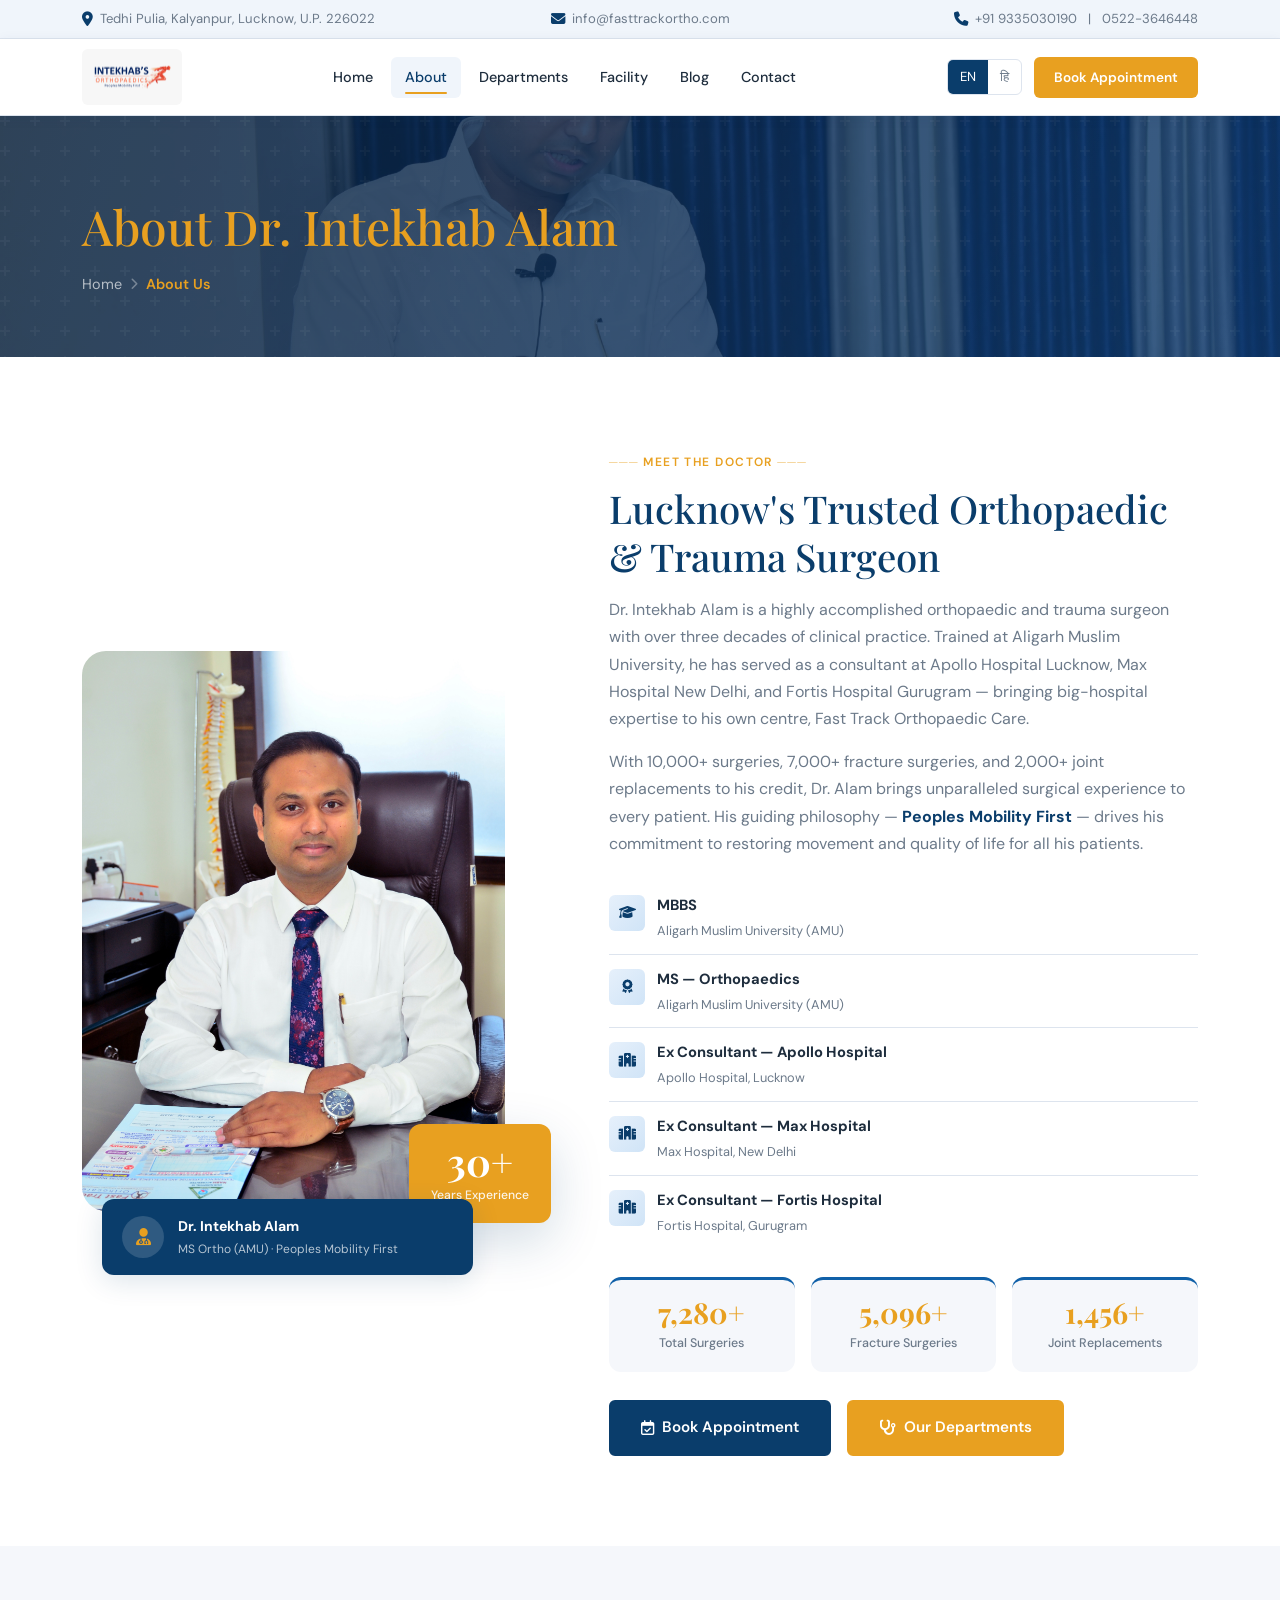
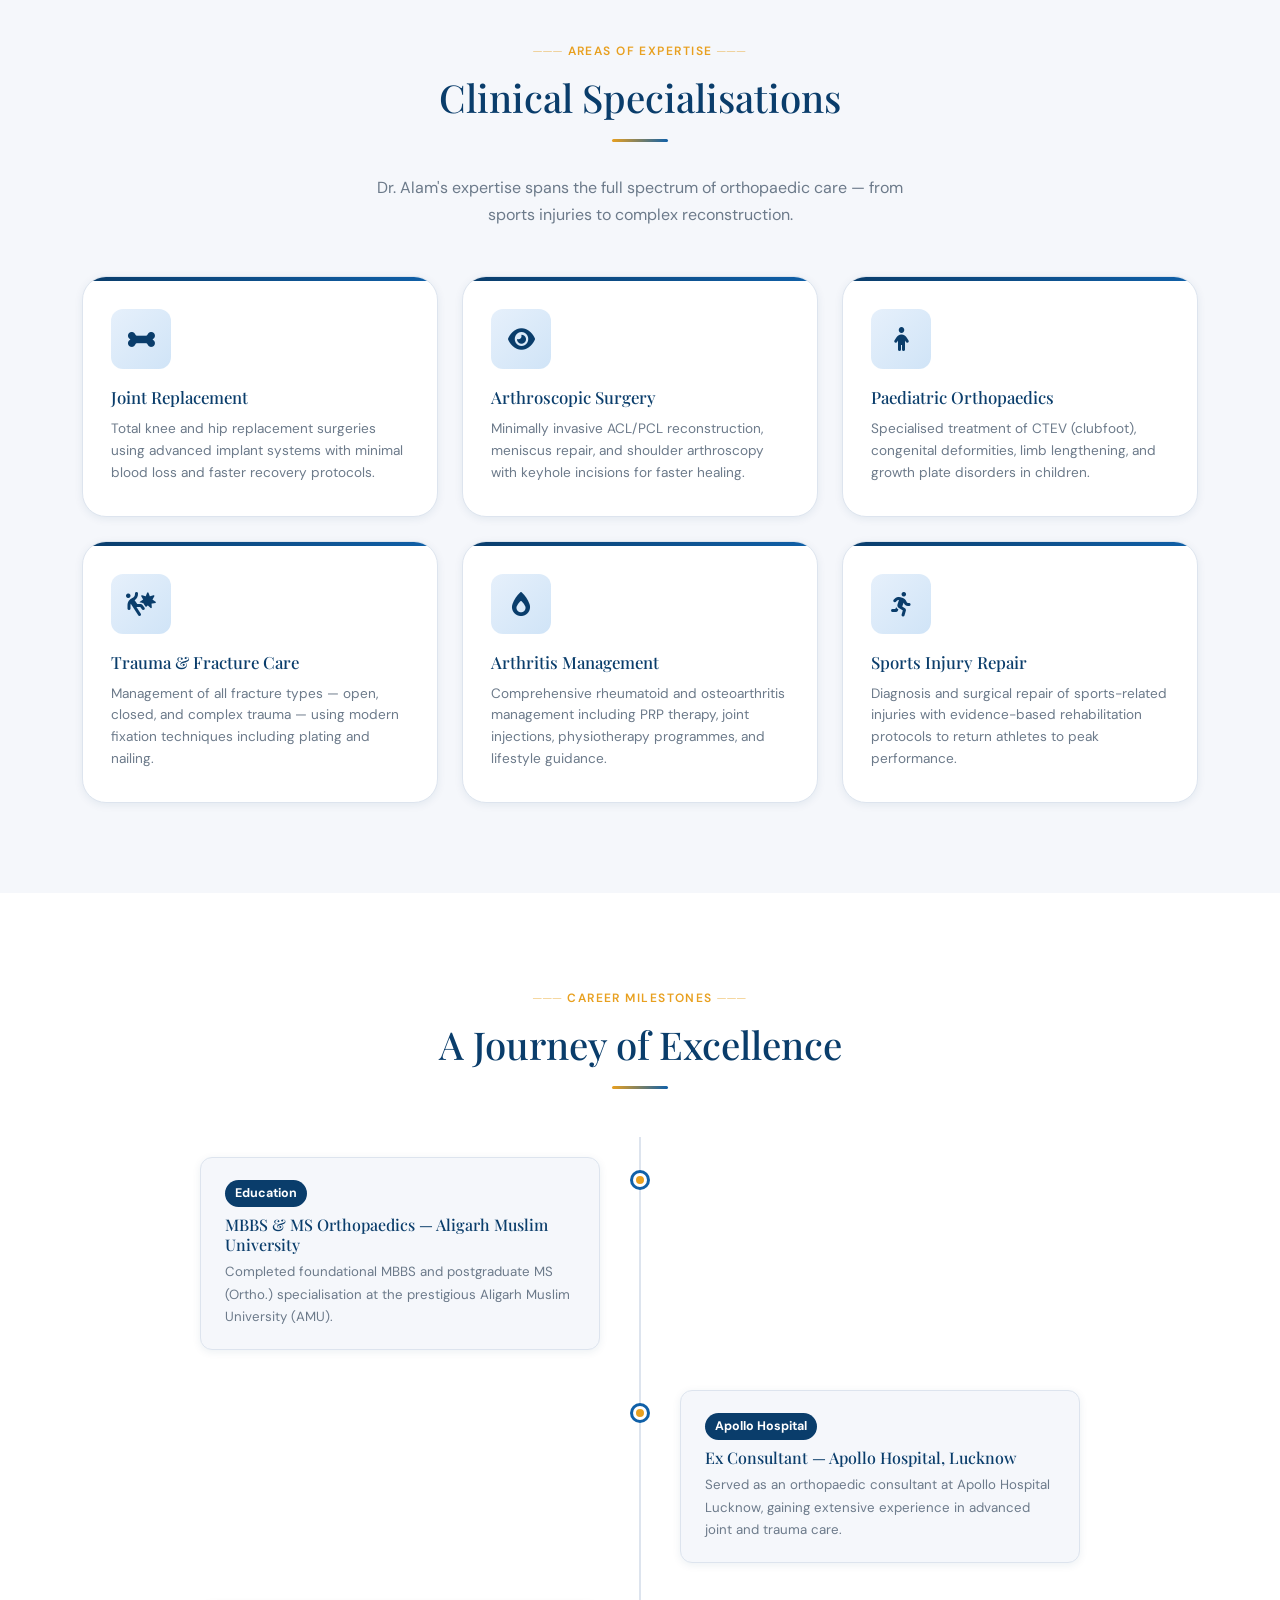
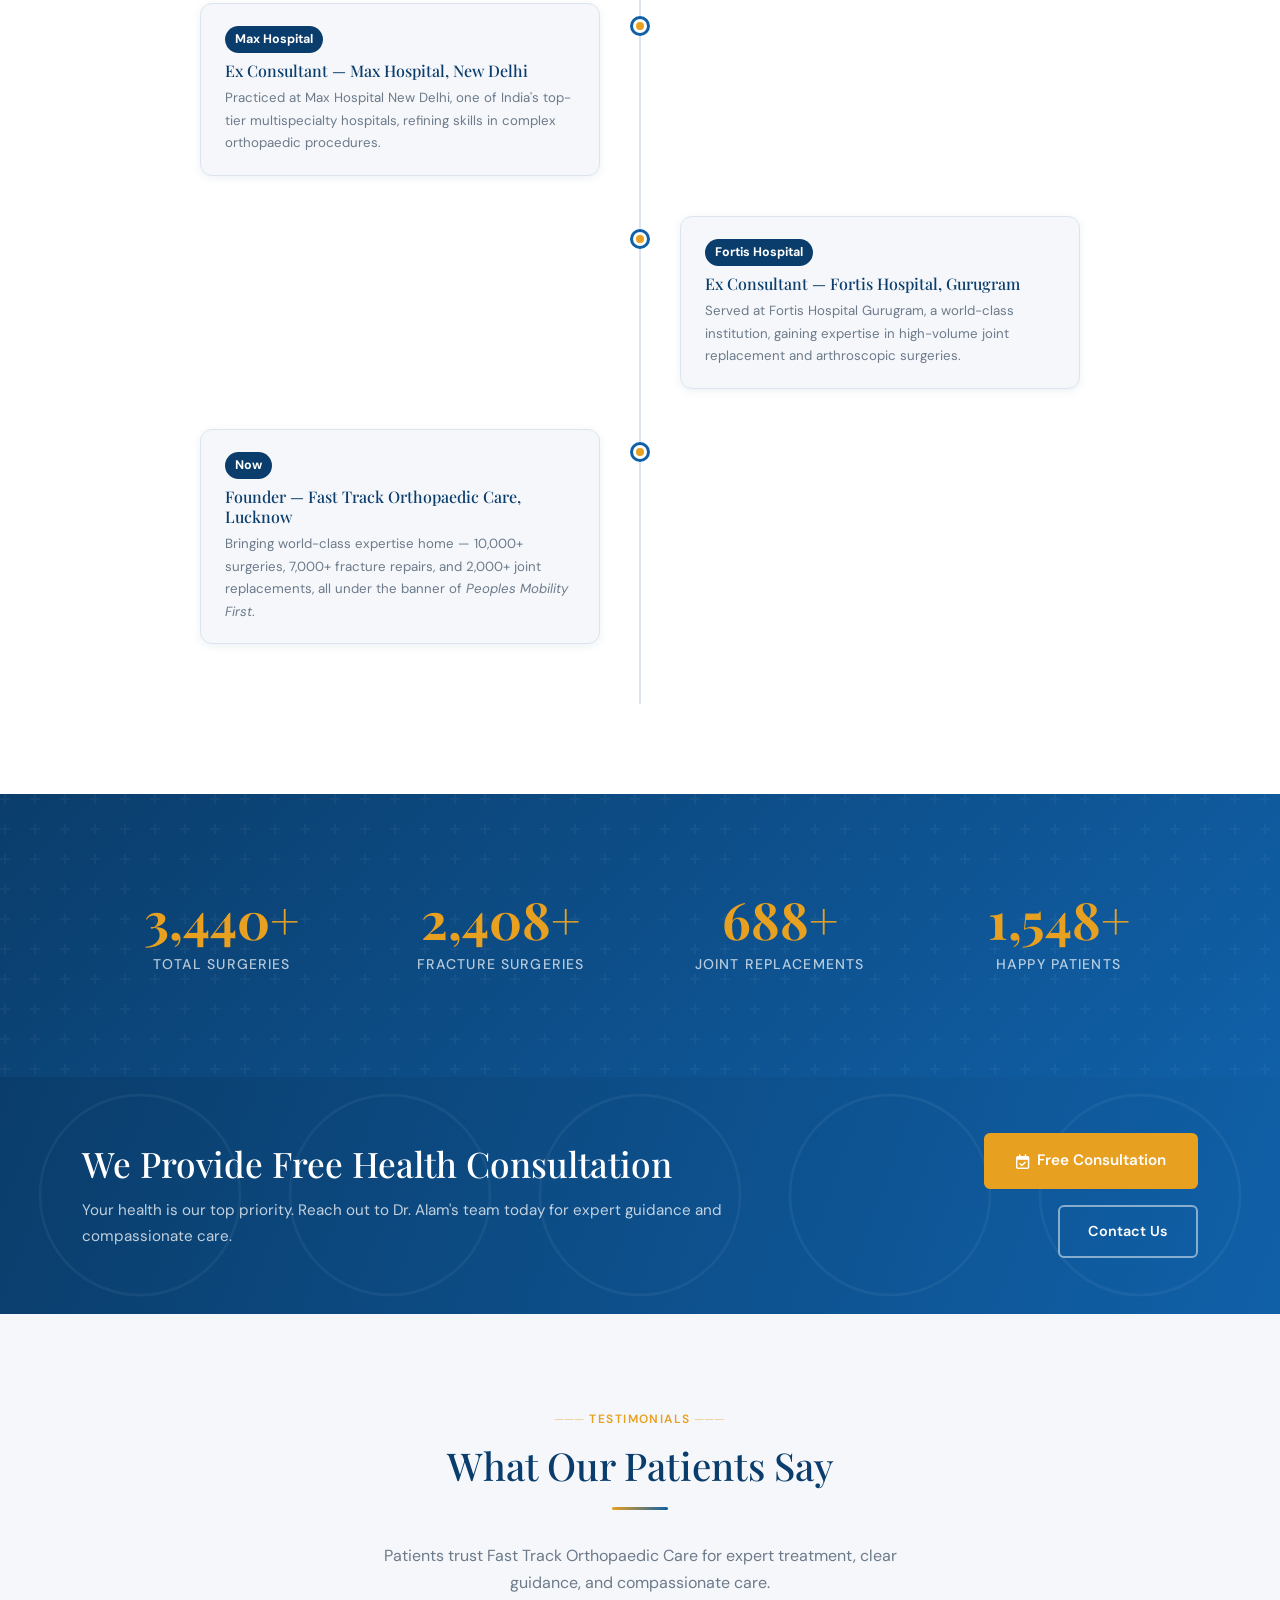
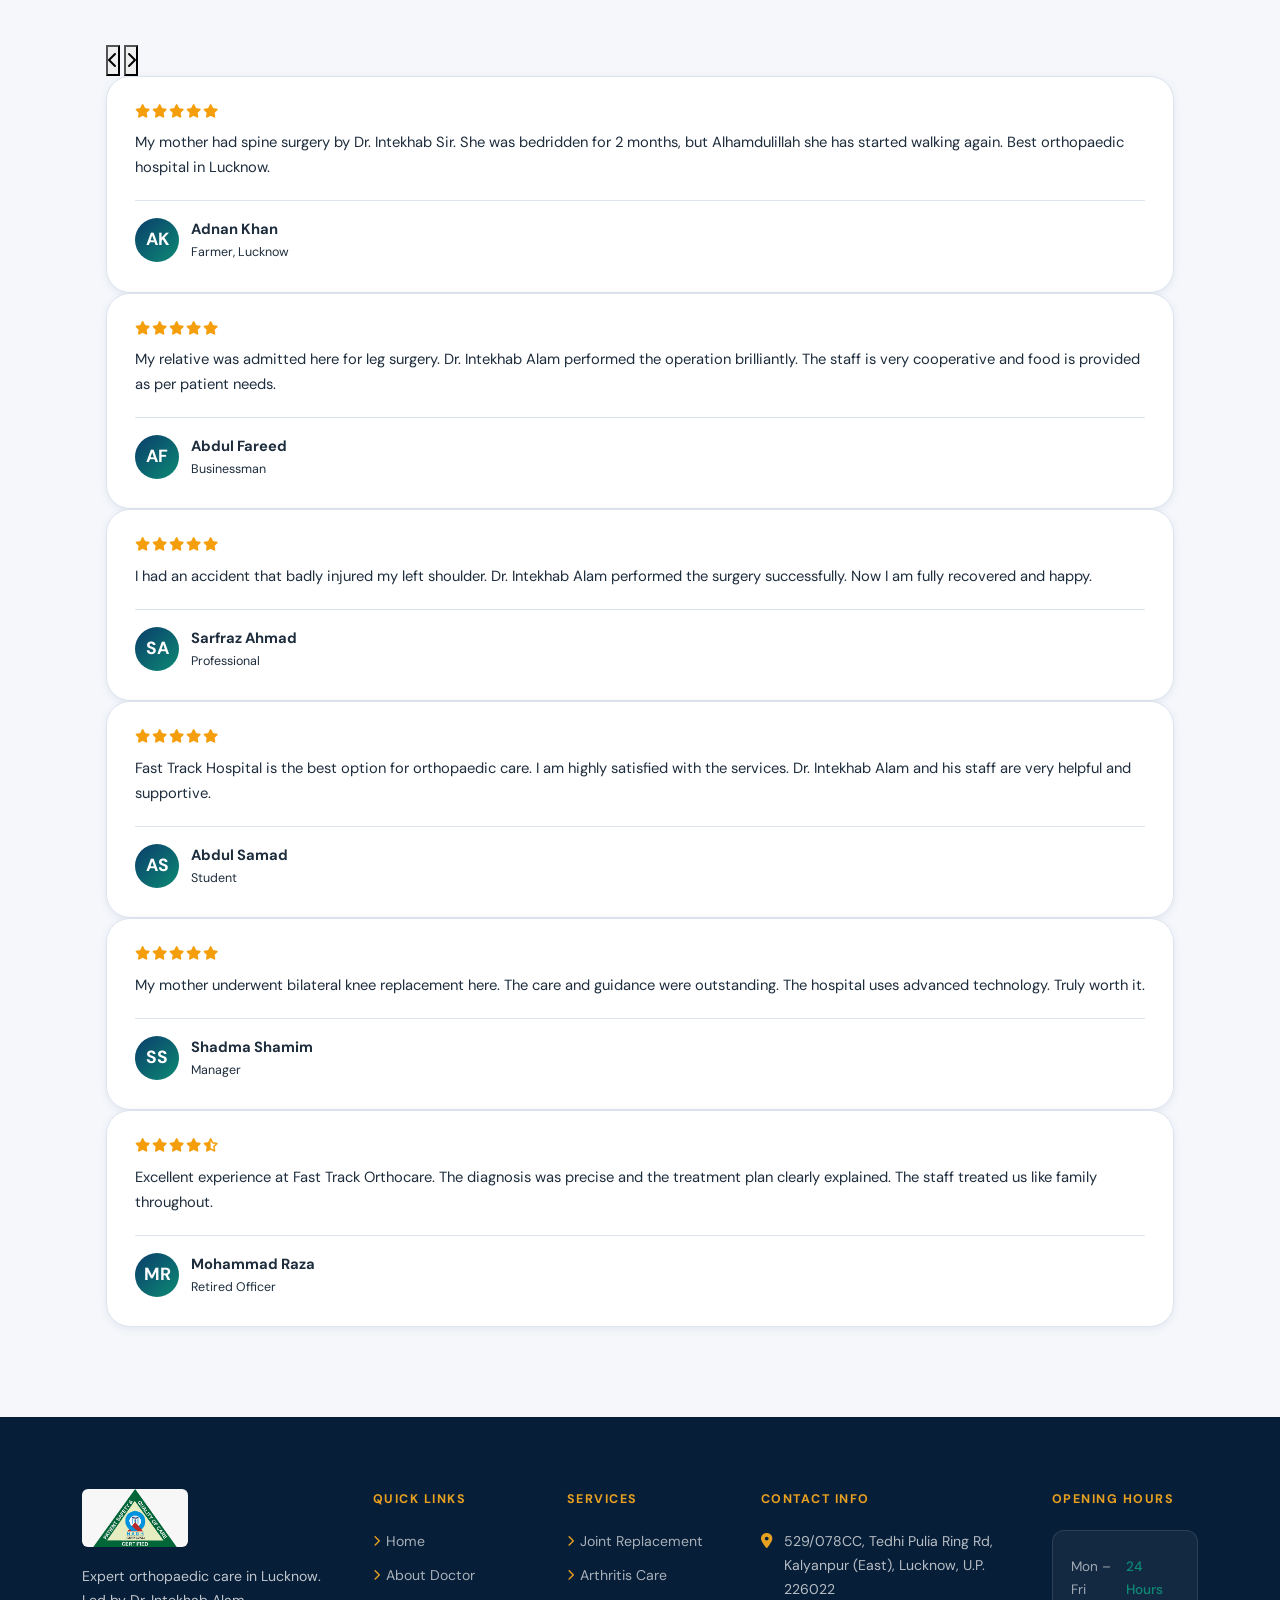
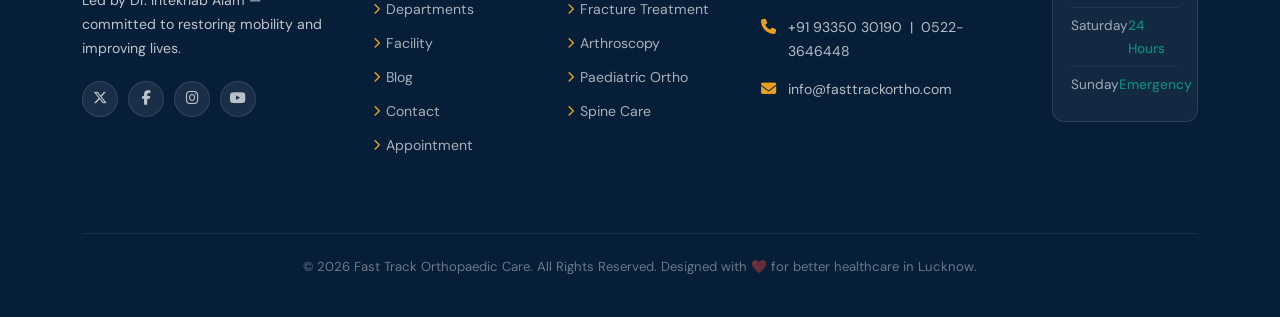
==== commit 477d25da: "Update project files" ====
--- a/about.html
+++ b/about.html
@@ -538,7 +538,7 @@
         <div class="col-md-4 col-sm-12 text-md-end">
           <div class="info-item justify-content-md-end">
             <i class="fa-solid fa-phone"></i>
-            <a href="tel:+919335030190">+91 9335030190</a>
+            <a href="tel:+919335030190">+91 9335030190</a> &nbsp;|&nbsp; <a href="tel:05223646448">0522-3646448</a>
           </div>
         </div>
       </div>
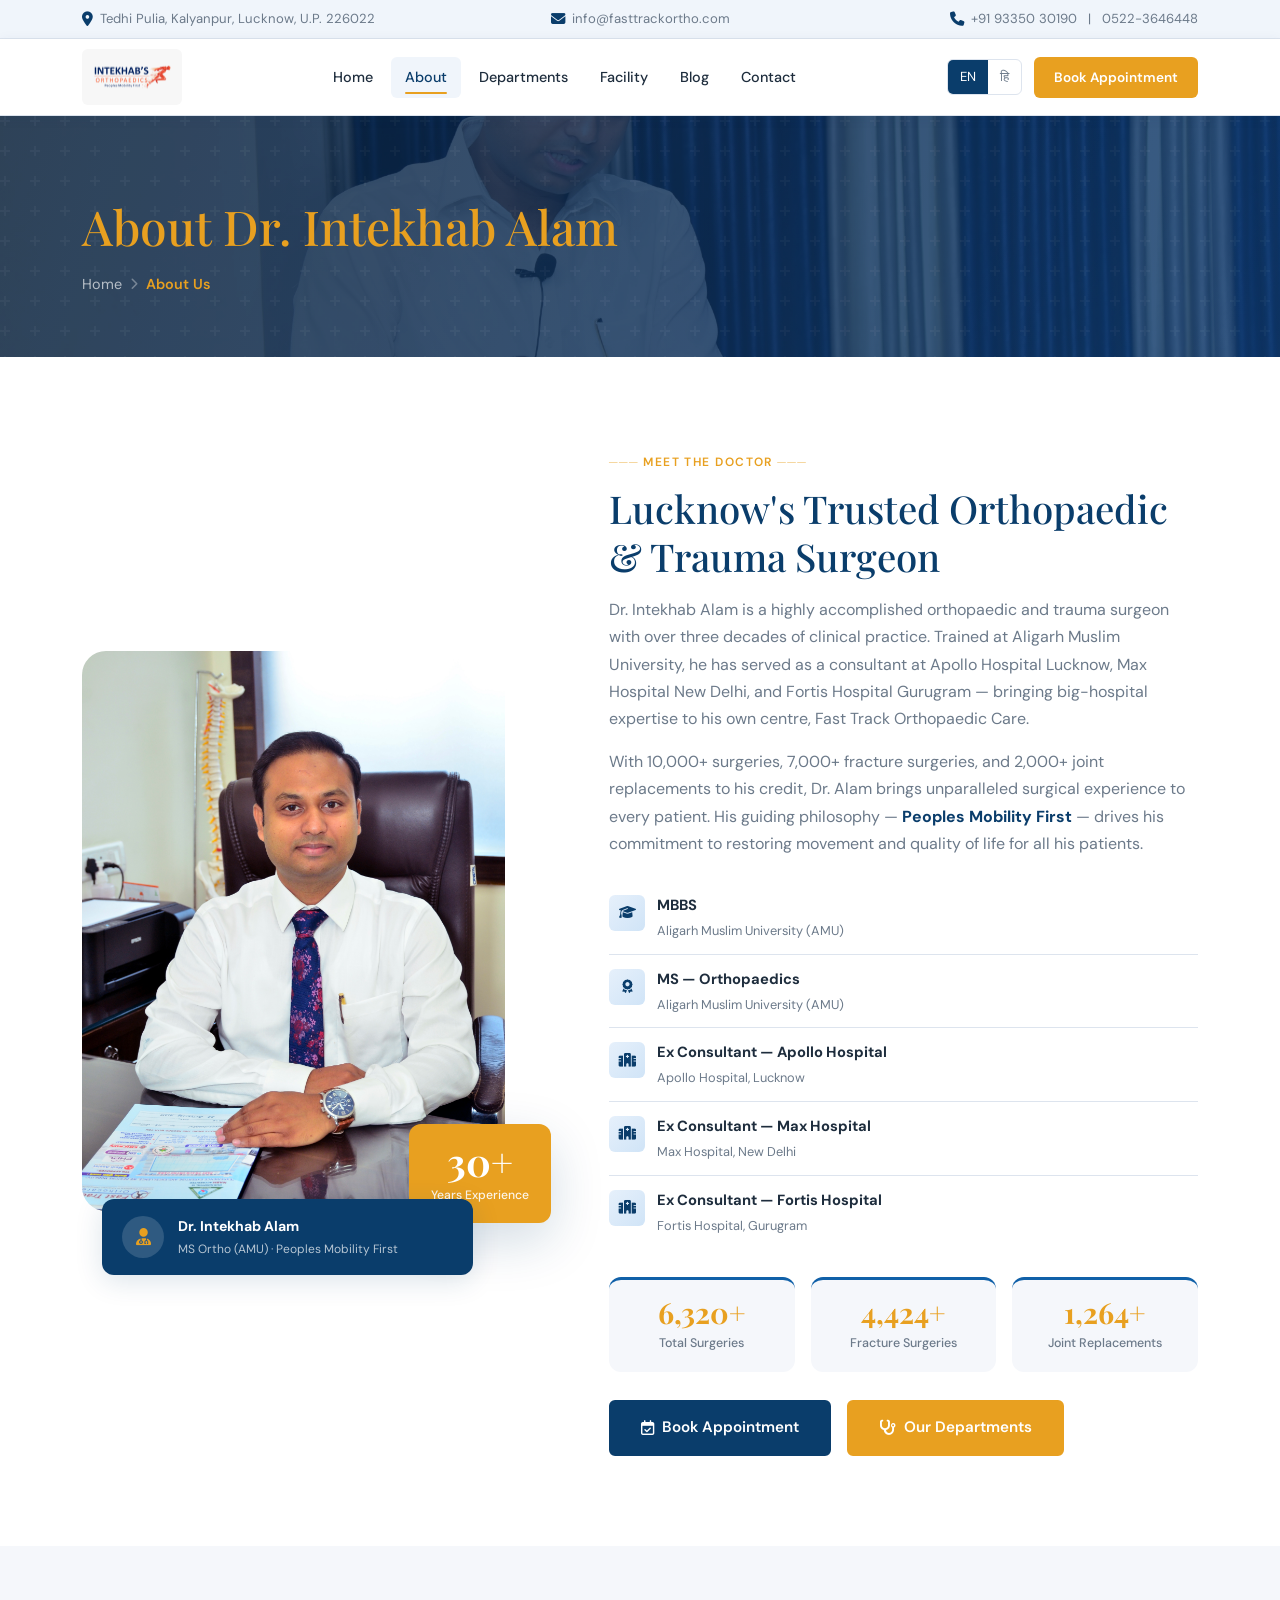
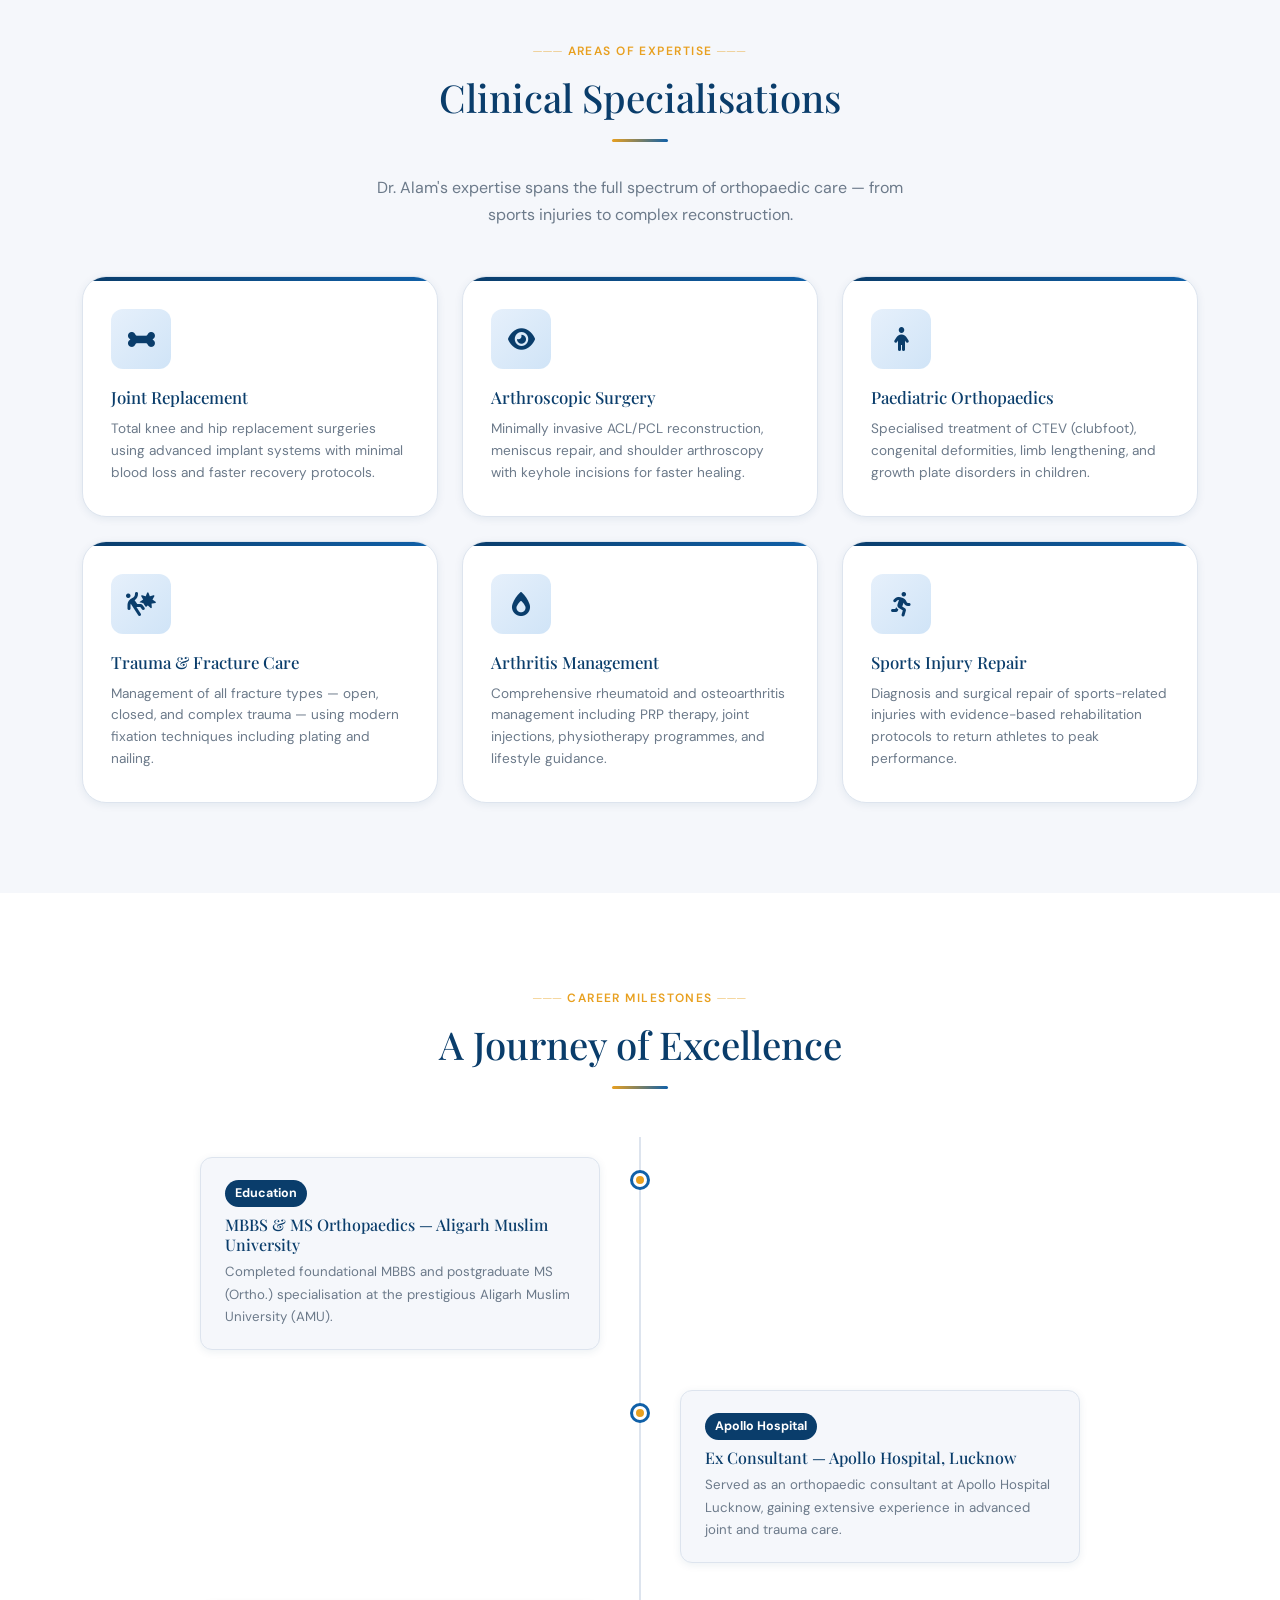
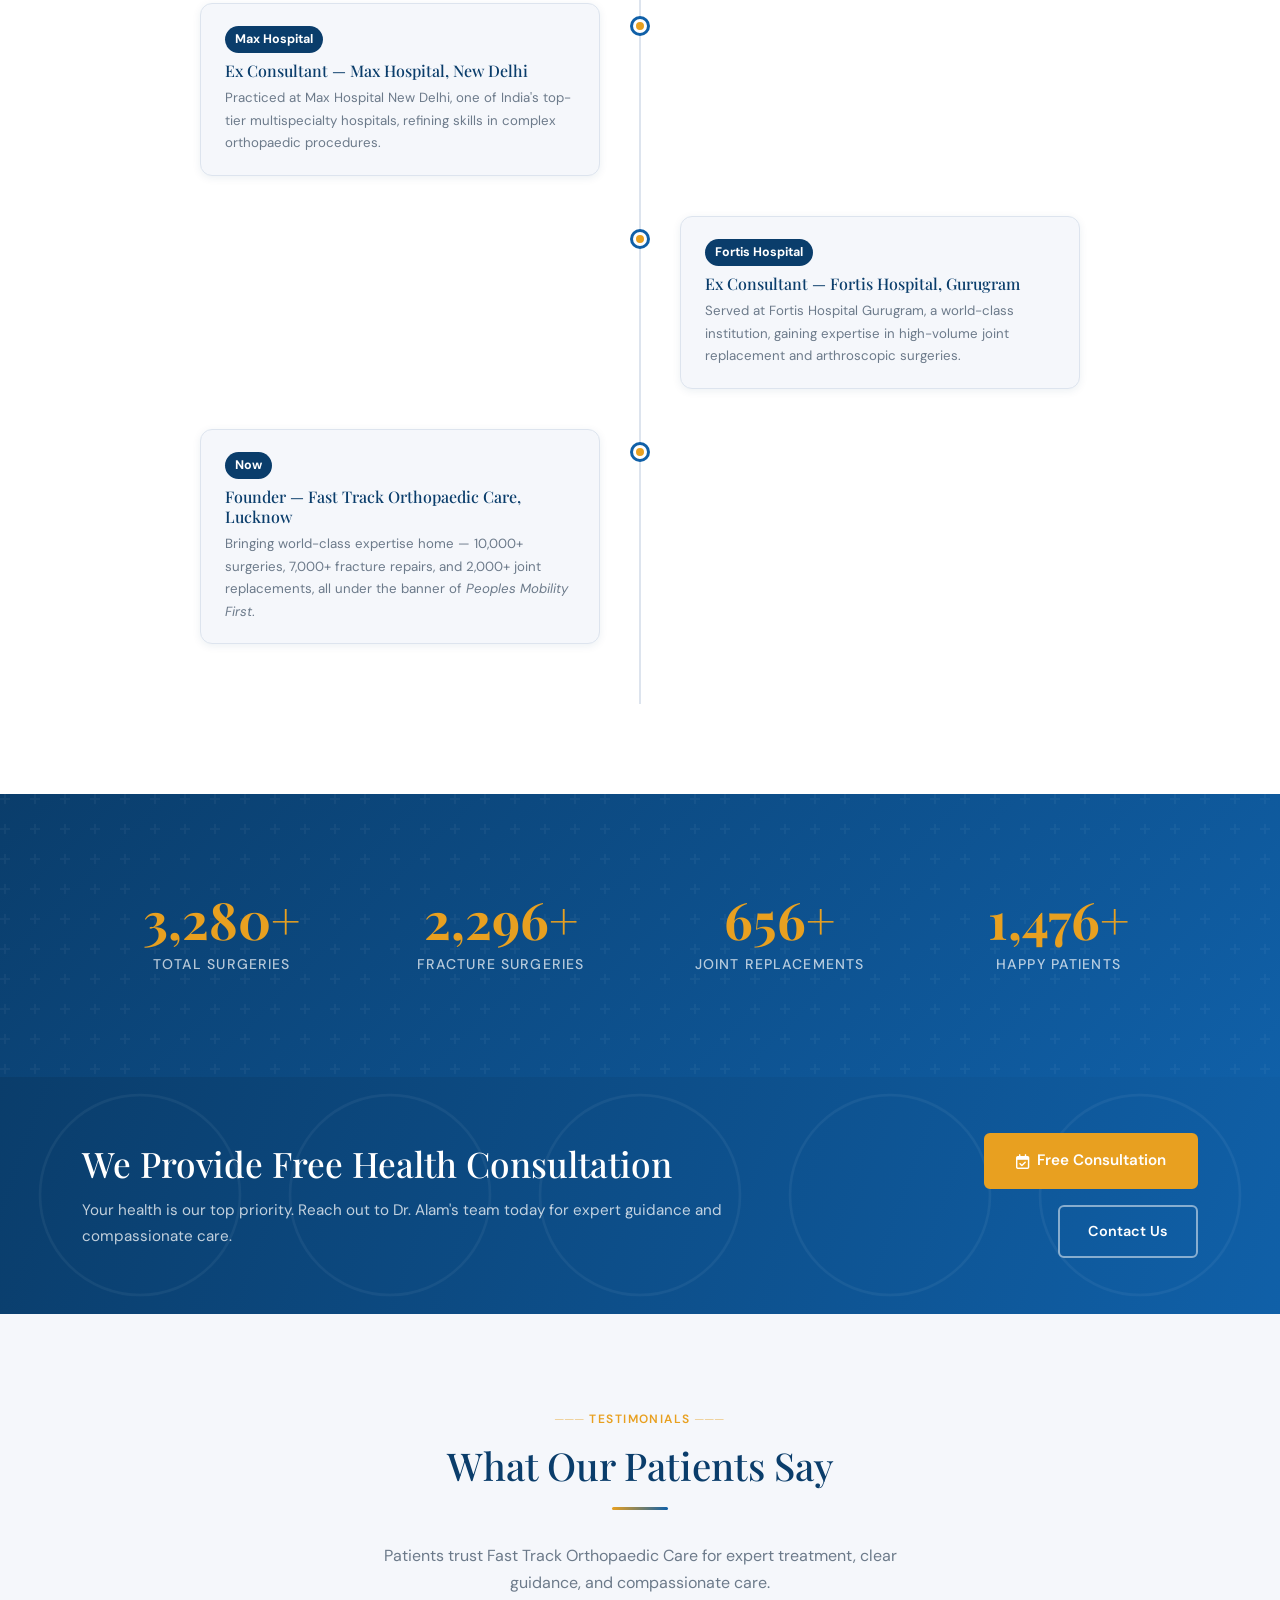
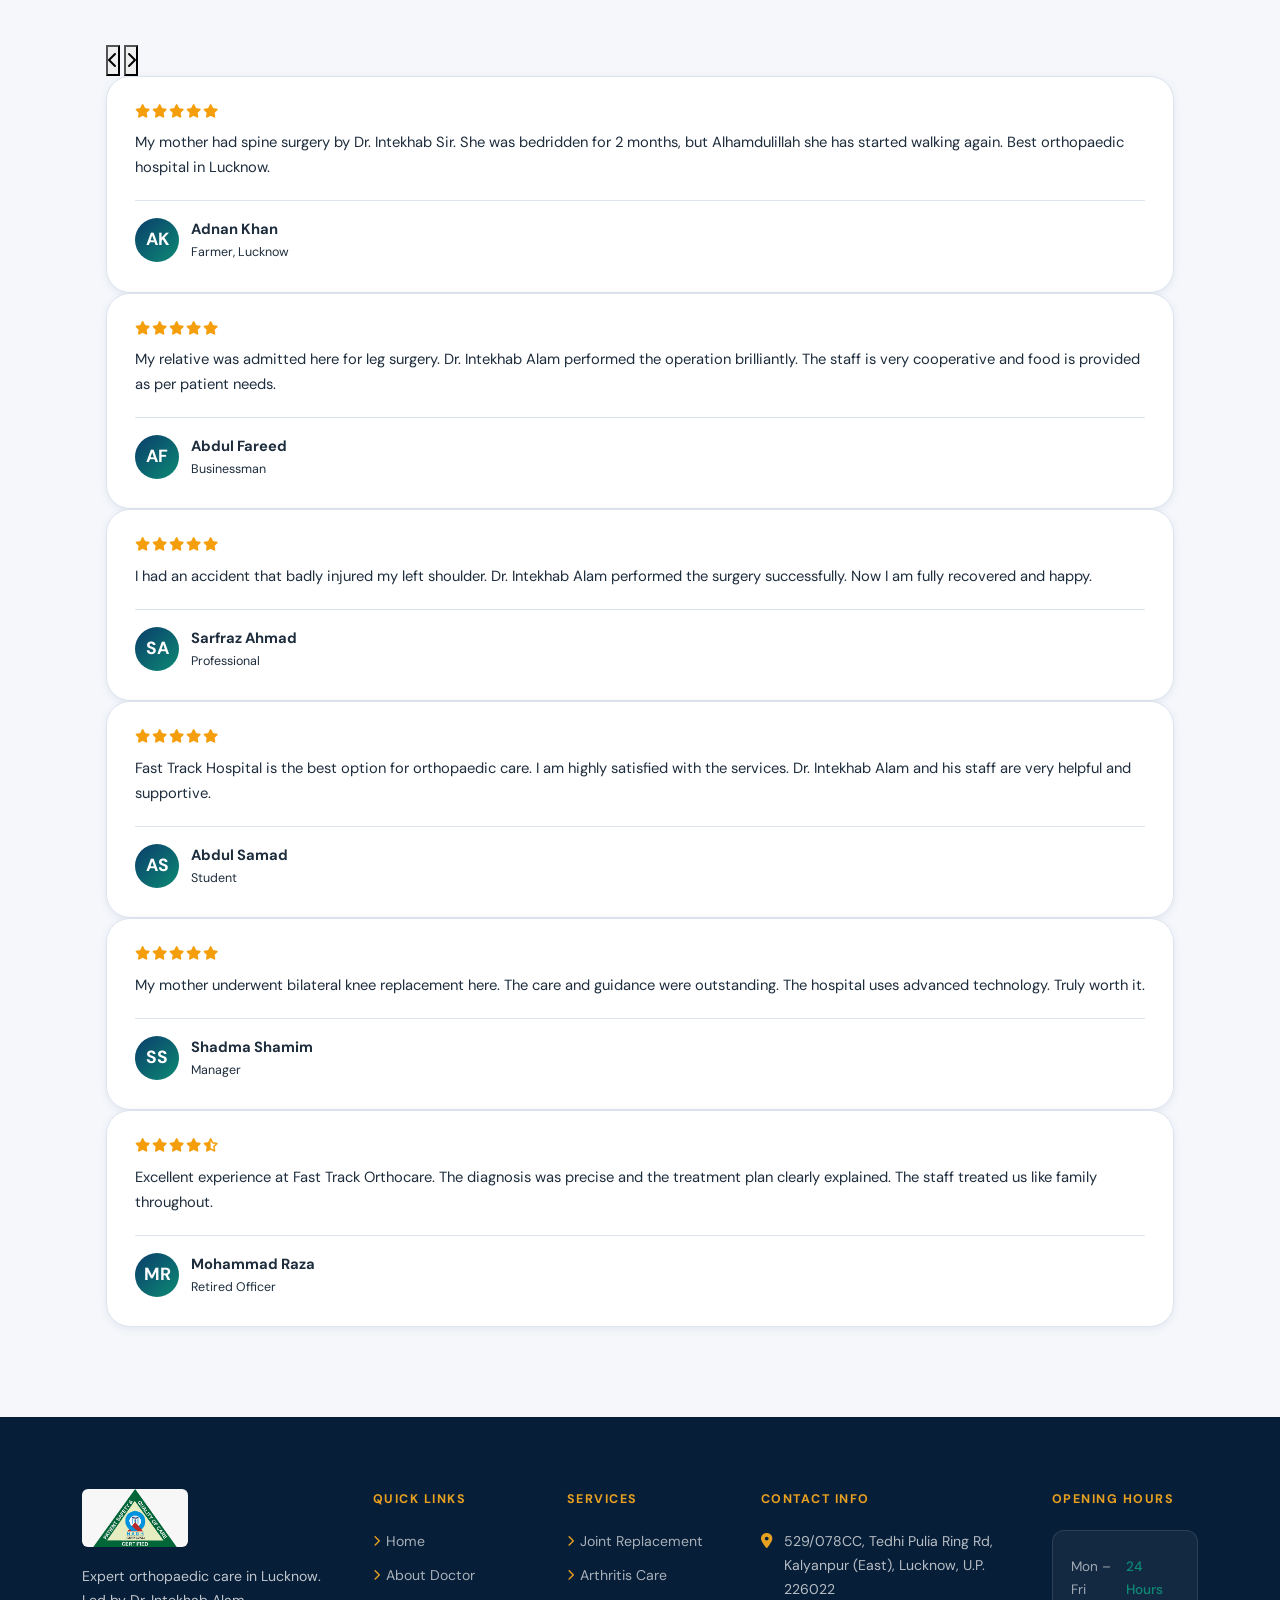
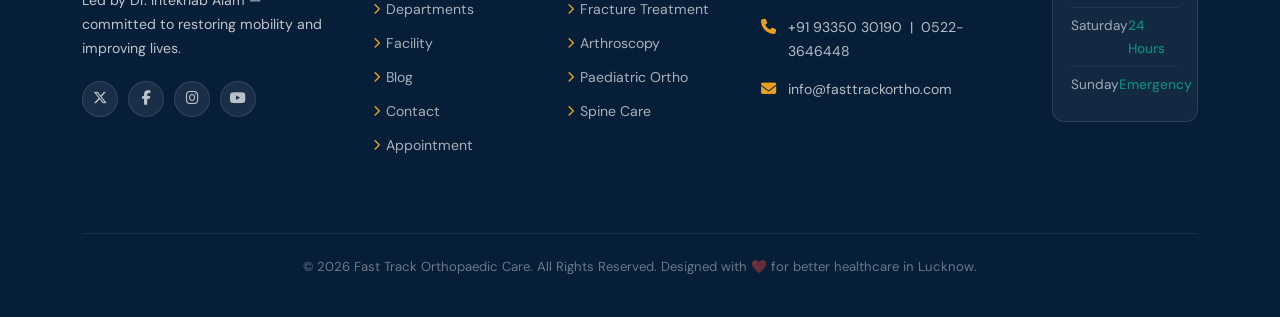
==== commit cccd068b: "Update project files" ====
--- a/about.html
+++ b/about.html
@@ -519,7 +519,7 @@
   </div> -->
 
   <!-- ============================================================ INFO BAR ============================================================ -->
-  <div class="info-bar">
+  <div class="info-bar  d-none d-md-block">
     <div class="container">
       <div class="row align-items-center justify-content-between">
         <div class="col-md-4 col-sm-12 mb-1 mb-md-0">
@@ -538,7 +538,7 @@
         <div class="col-md-4 col-sm-12 text-md-end">
           <div class="info-item justify-content-md-end">
             <i class="fa-solid fa-phone"></i>
-            <a href="tel:+919335030190">+91 9335030190</a> &nbsp;|&nbsp; <a href="tel:05223646448">0522-3646448</a>
+            <a href="tel:+919335030190">+91 93350 30190</a> &nbsp;|&nbsp; <a href="tel:05223646448">0522-3646448</a>
           </div>
         </div>
       </div>
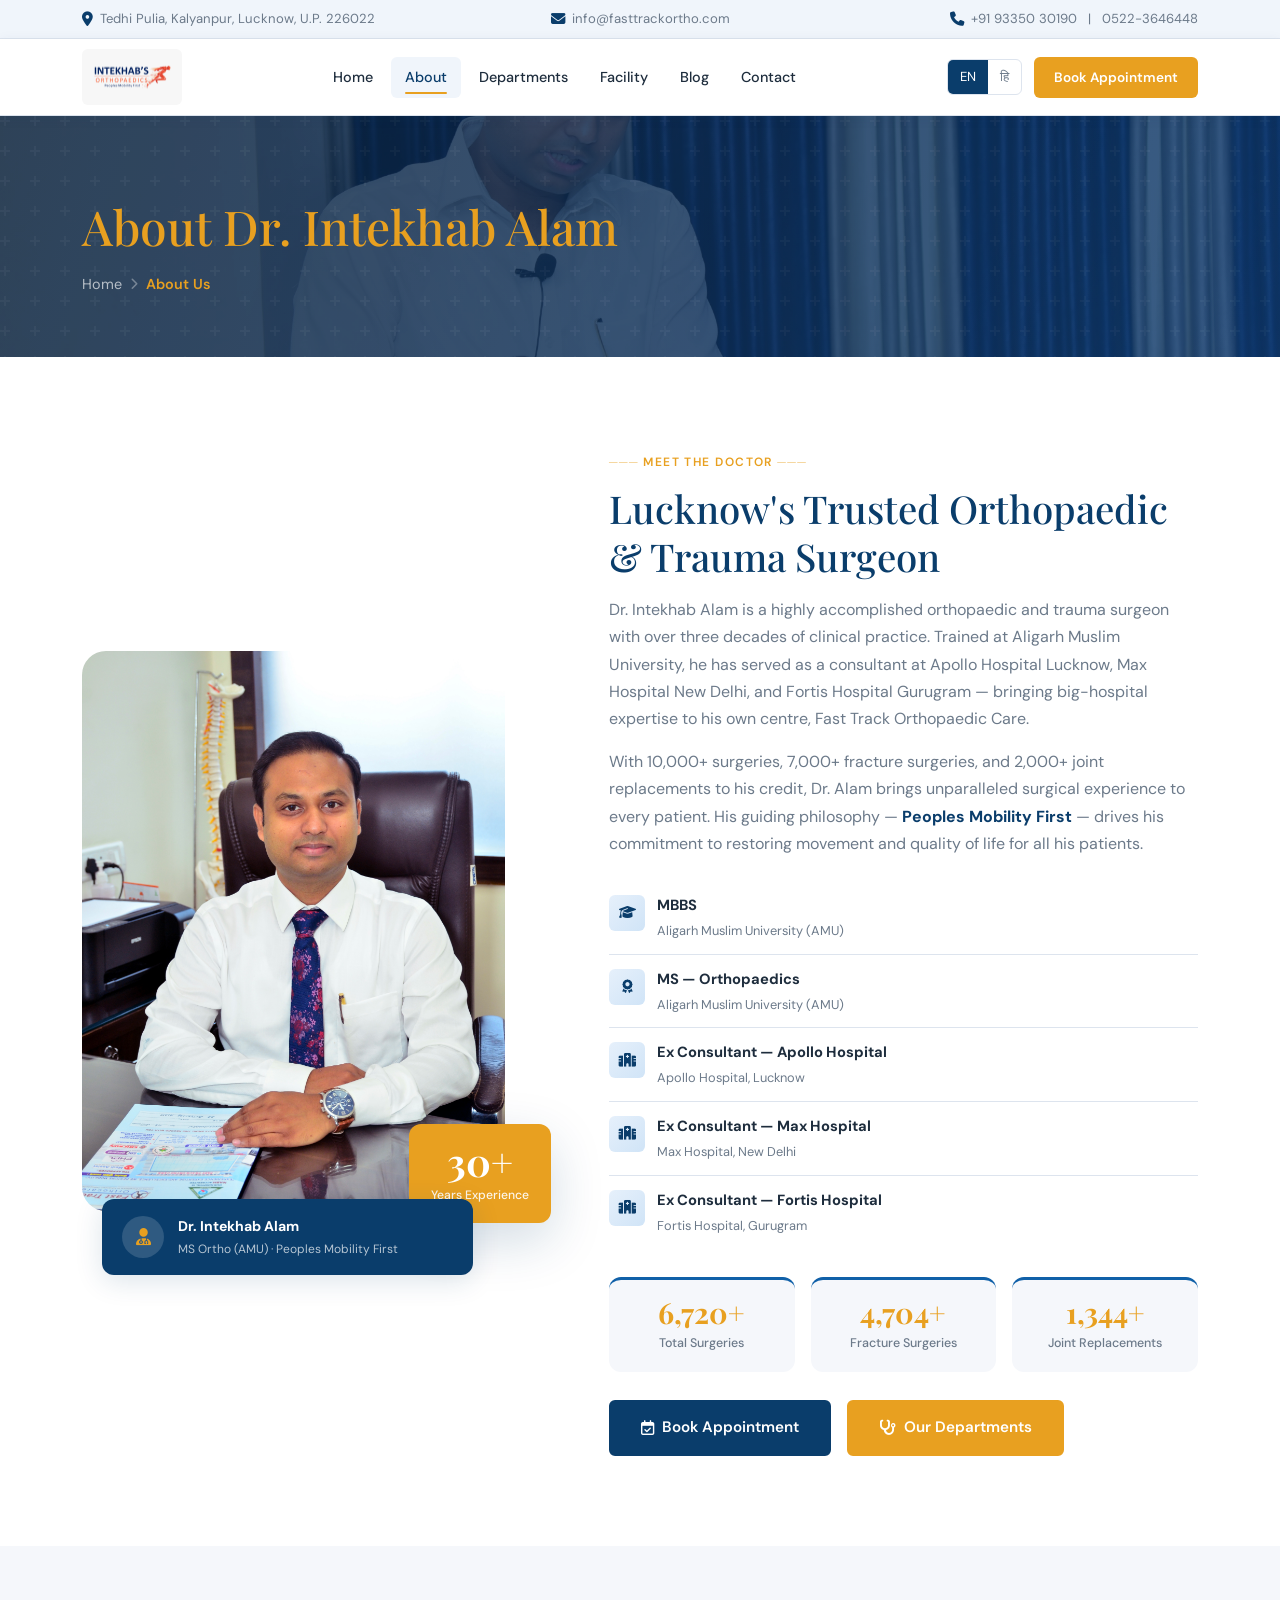
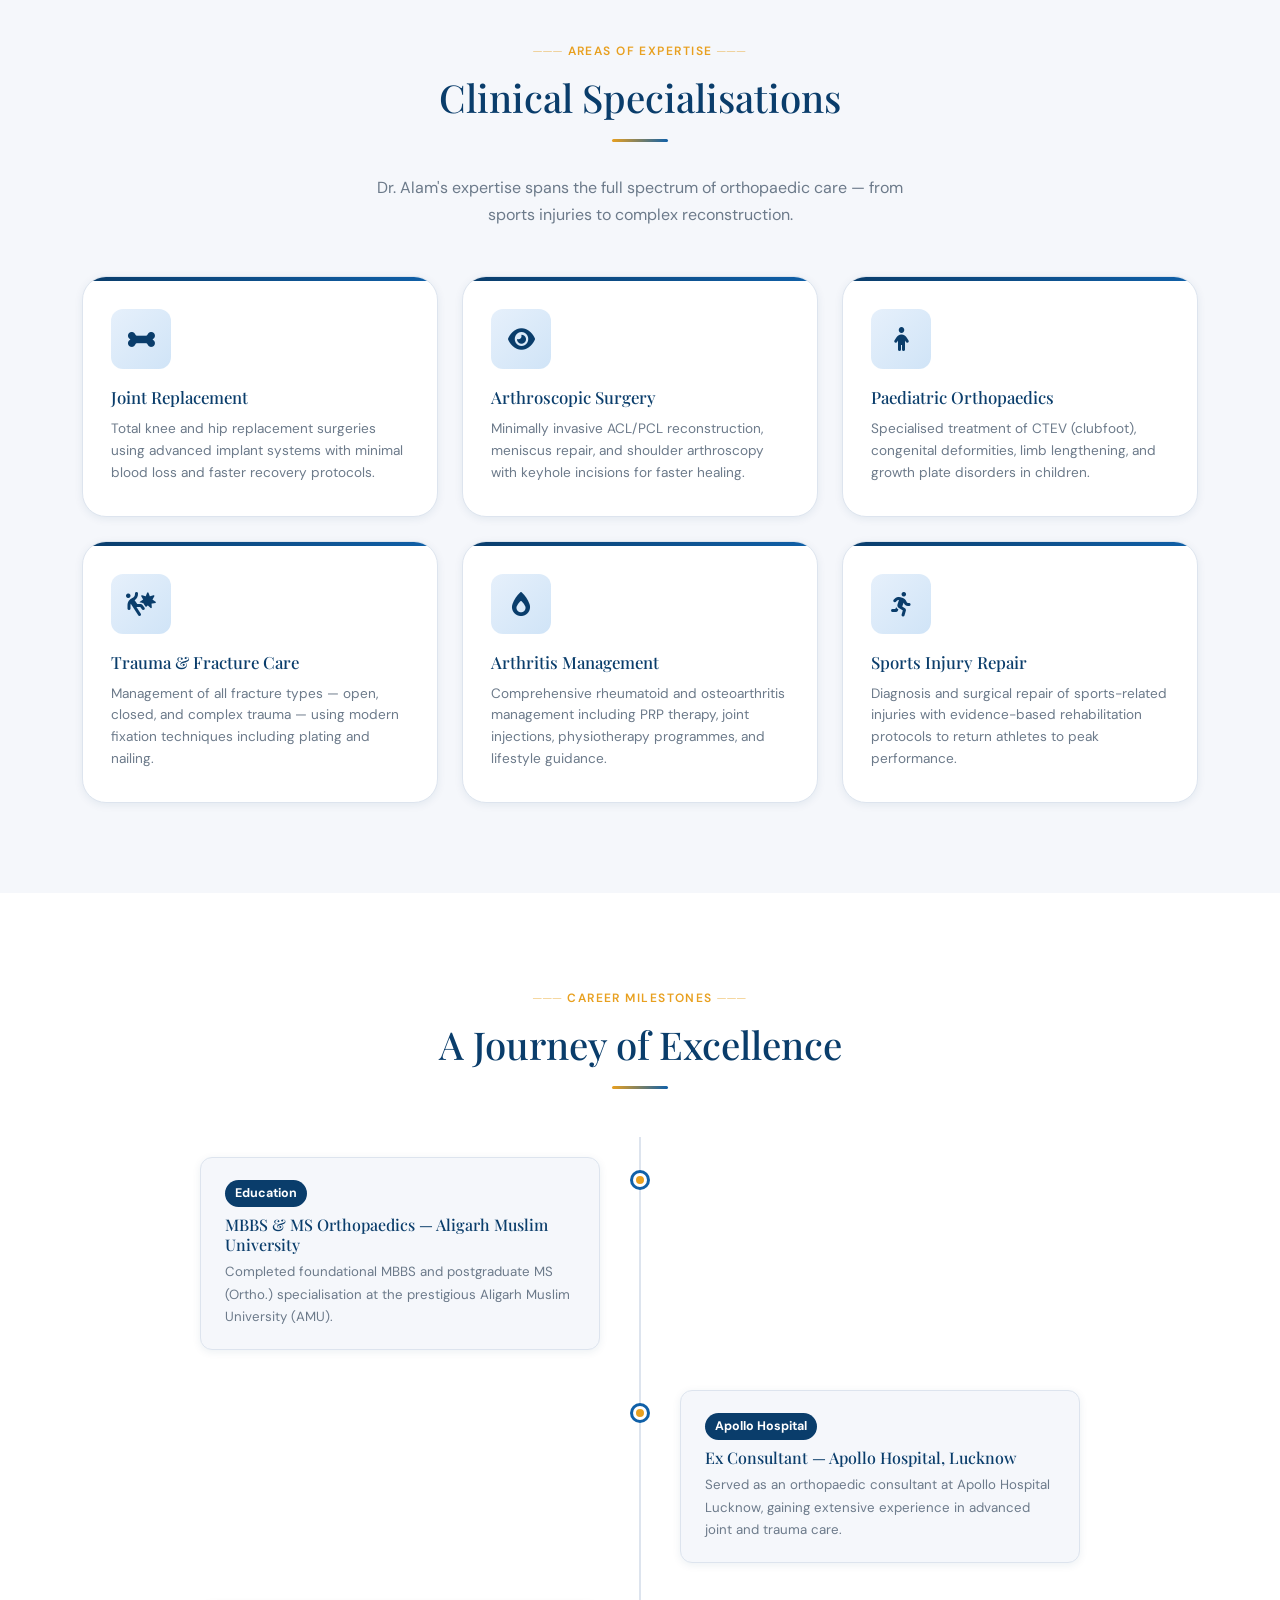
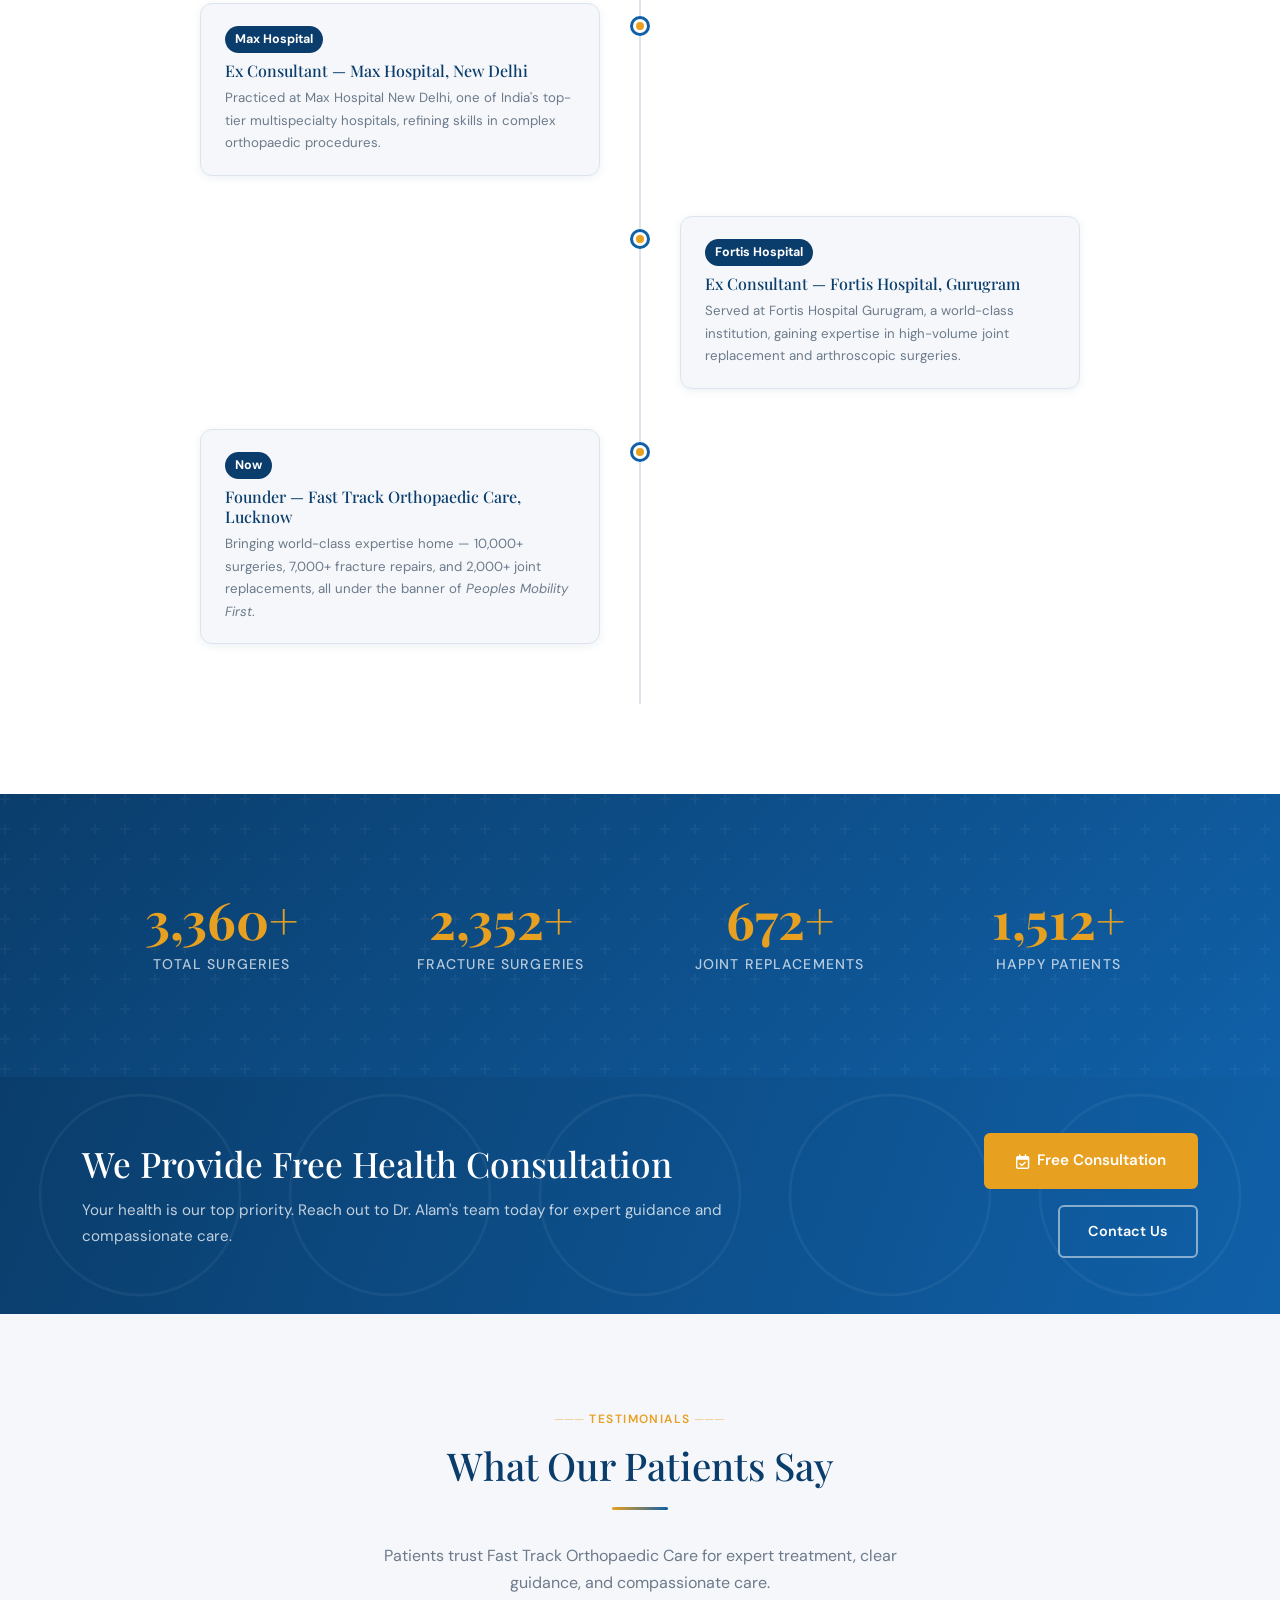
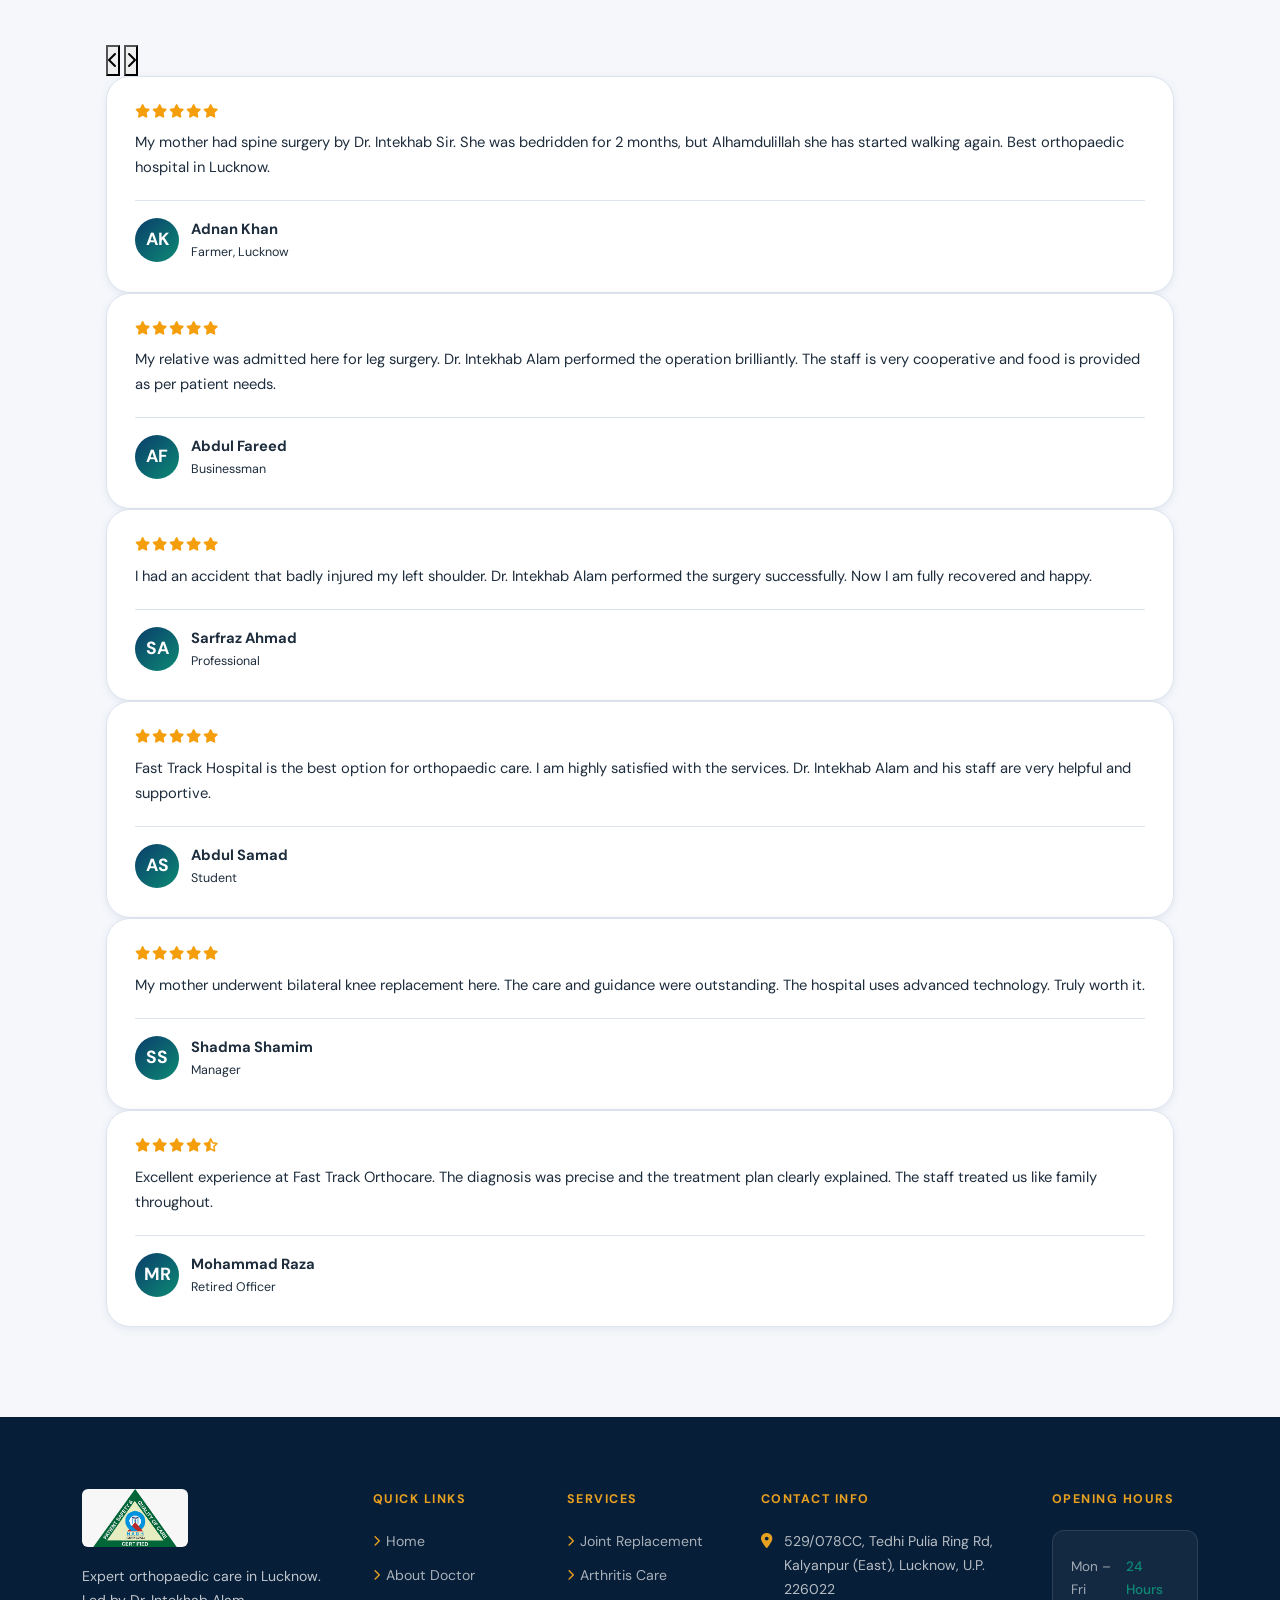
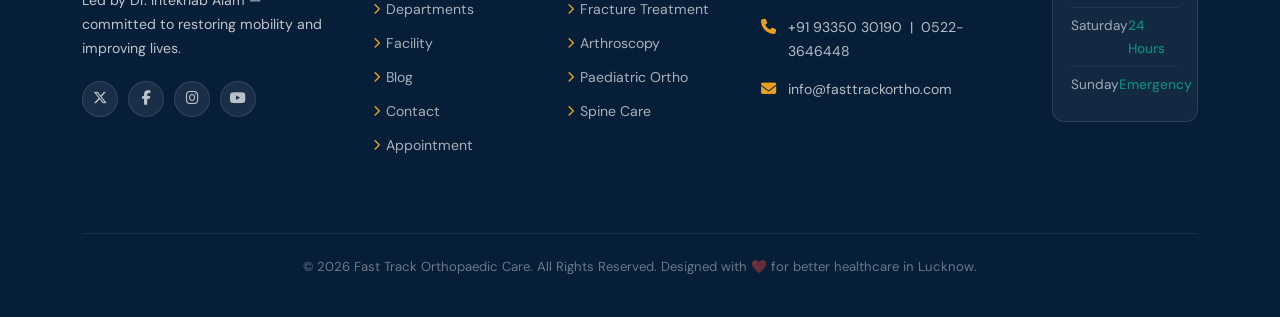
==== commit e6346b47: "final" ====
--- a/about.html
+++ b/about.html
@@ -587,9 +587,6 @@
         <li><a href="pricing.html"><span class="en">Facility</span><span class="hi lang-hidden">सुविधा</span></a></li>
         <li><a href="blog.html"><span class="en">Blog</span><span class="hi lang-hidden">ब्लॉग</span></a></li>
         <li><a href="contact.html"><span class="en">Contact</span><span class="hi lang-hidden">संपर्क</span></a></li>
-        <li><a href="appointment.html" style="color:var(--clr-accent);font-weight:700;">
-          <span class="en">📅 Book Appointment</span><span class="hi lang-hidden">📅 अपॉइंटमेंट लें</span>
-        </a></li>
       </ul>
     </div>
   </nav>
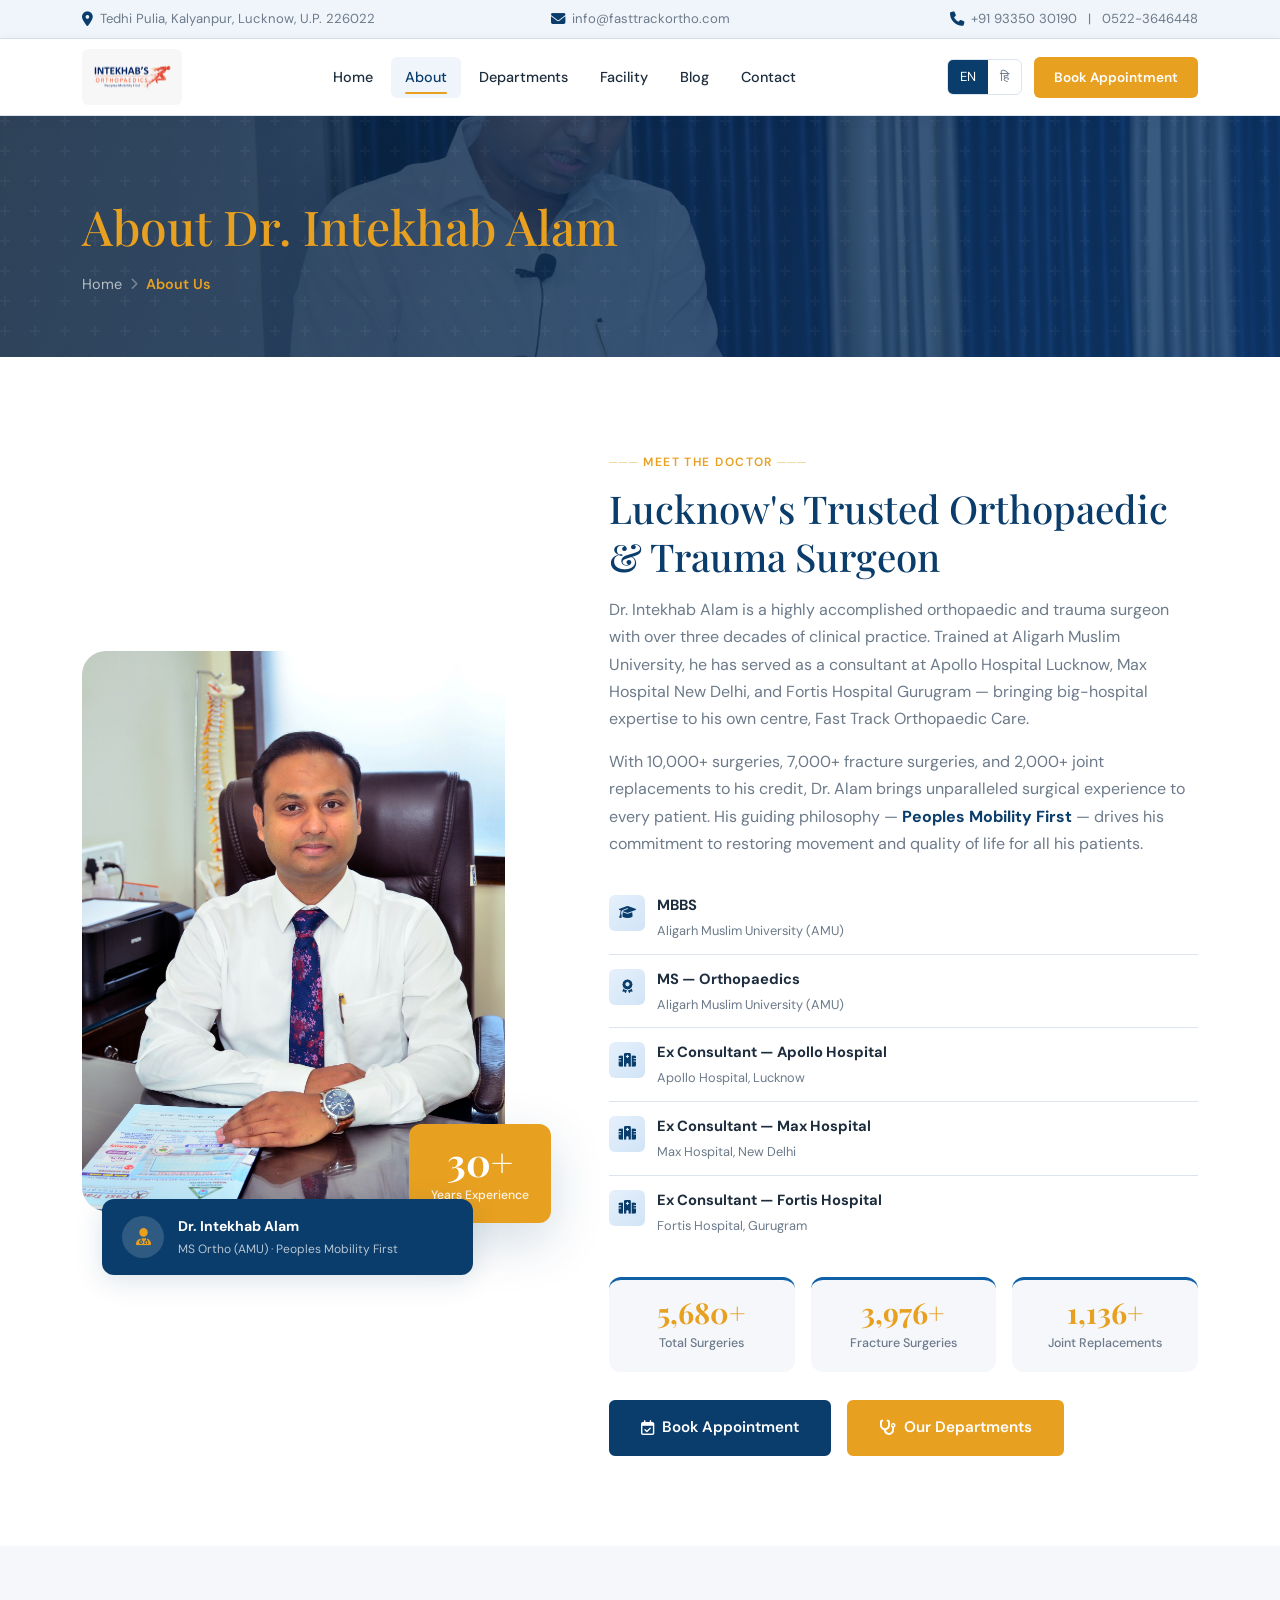
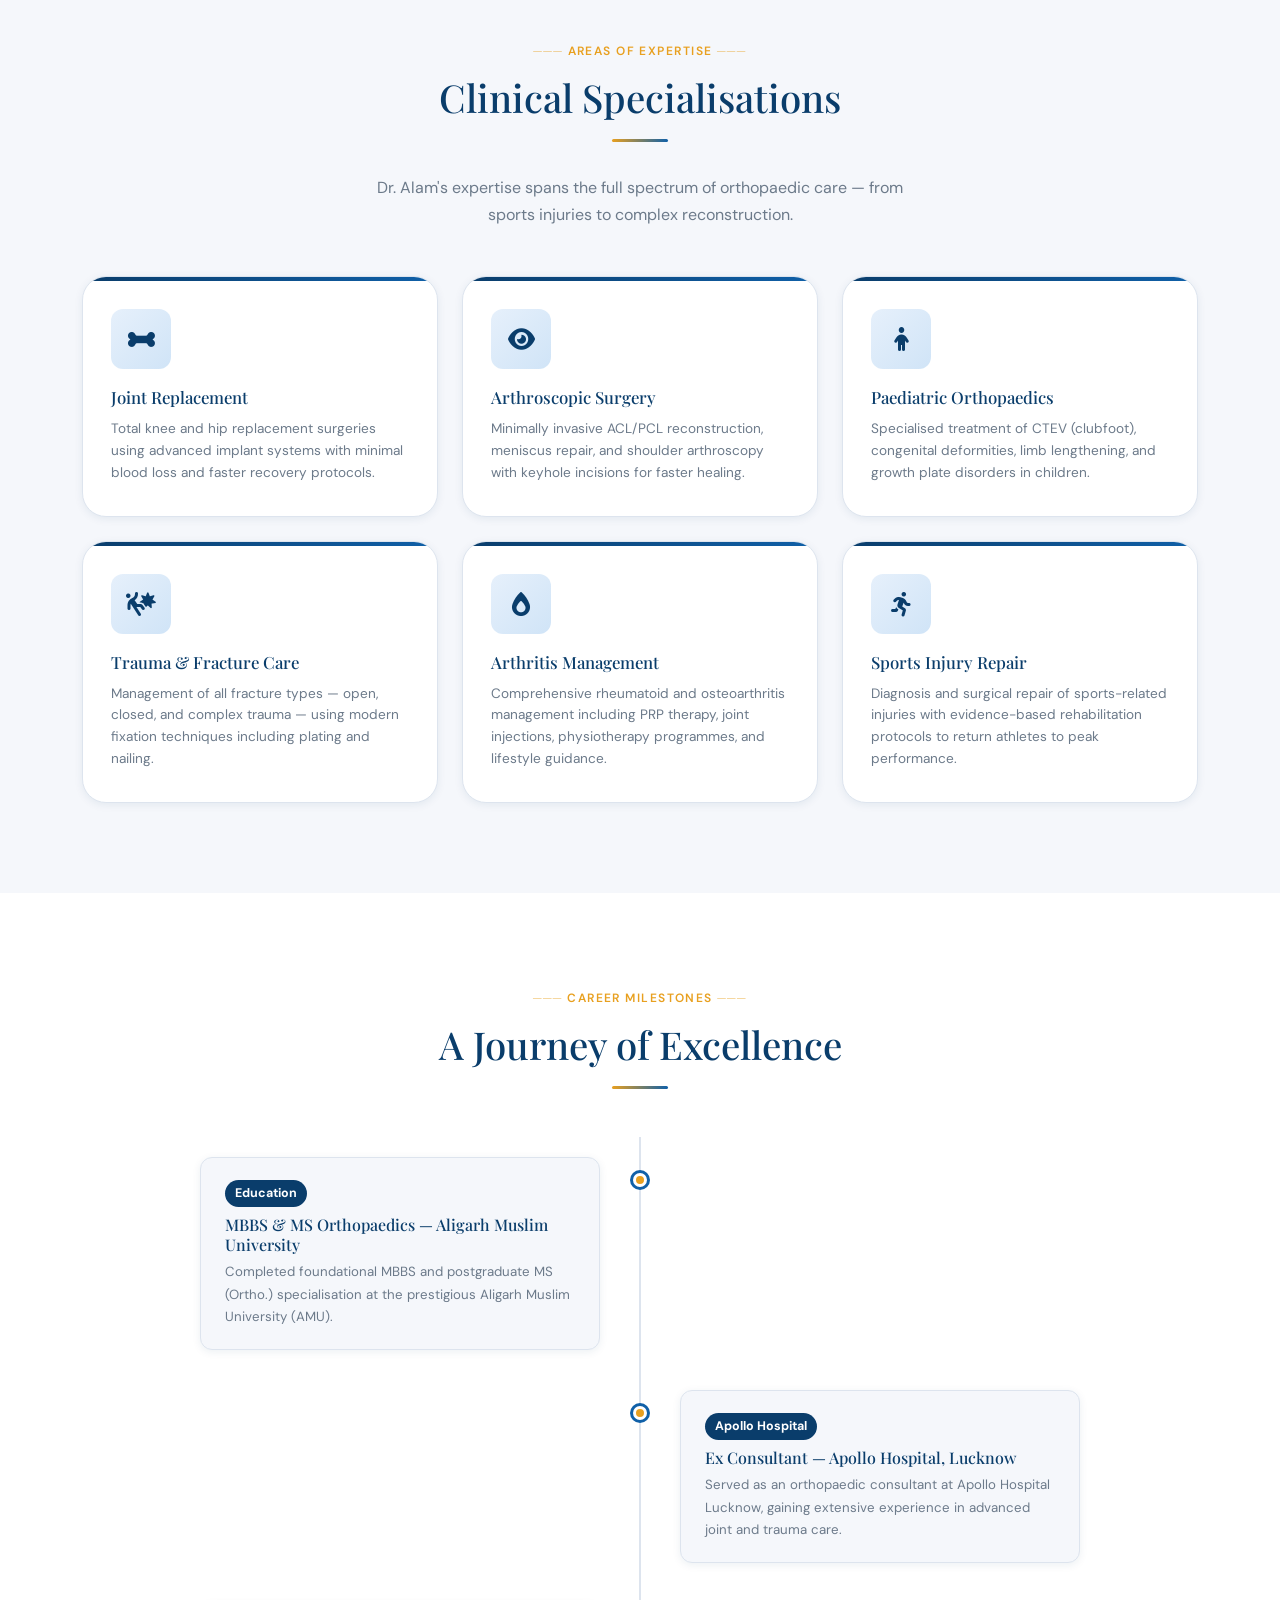
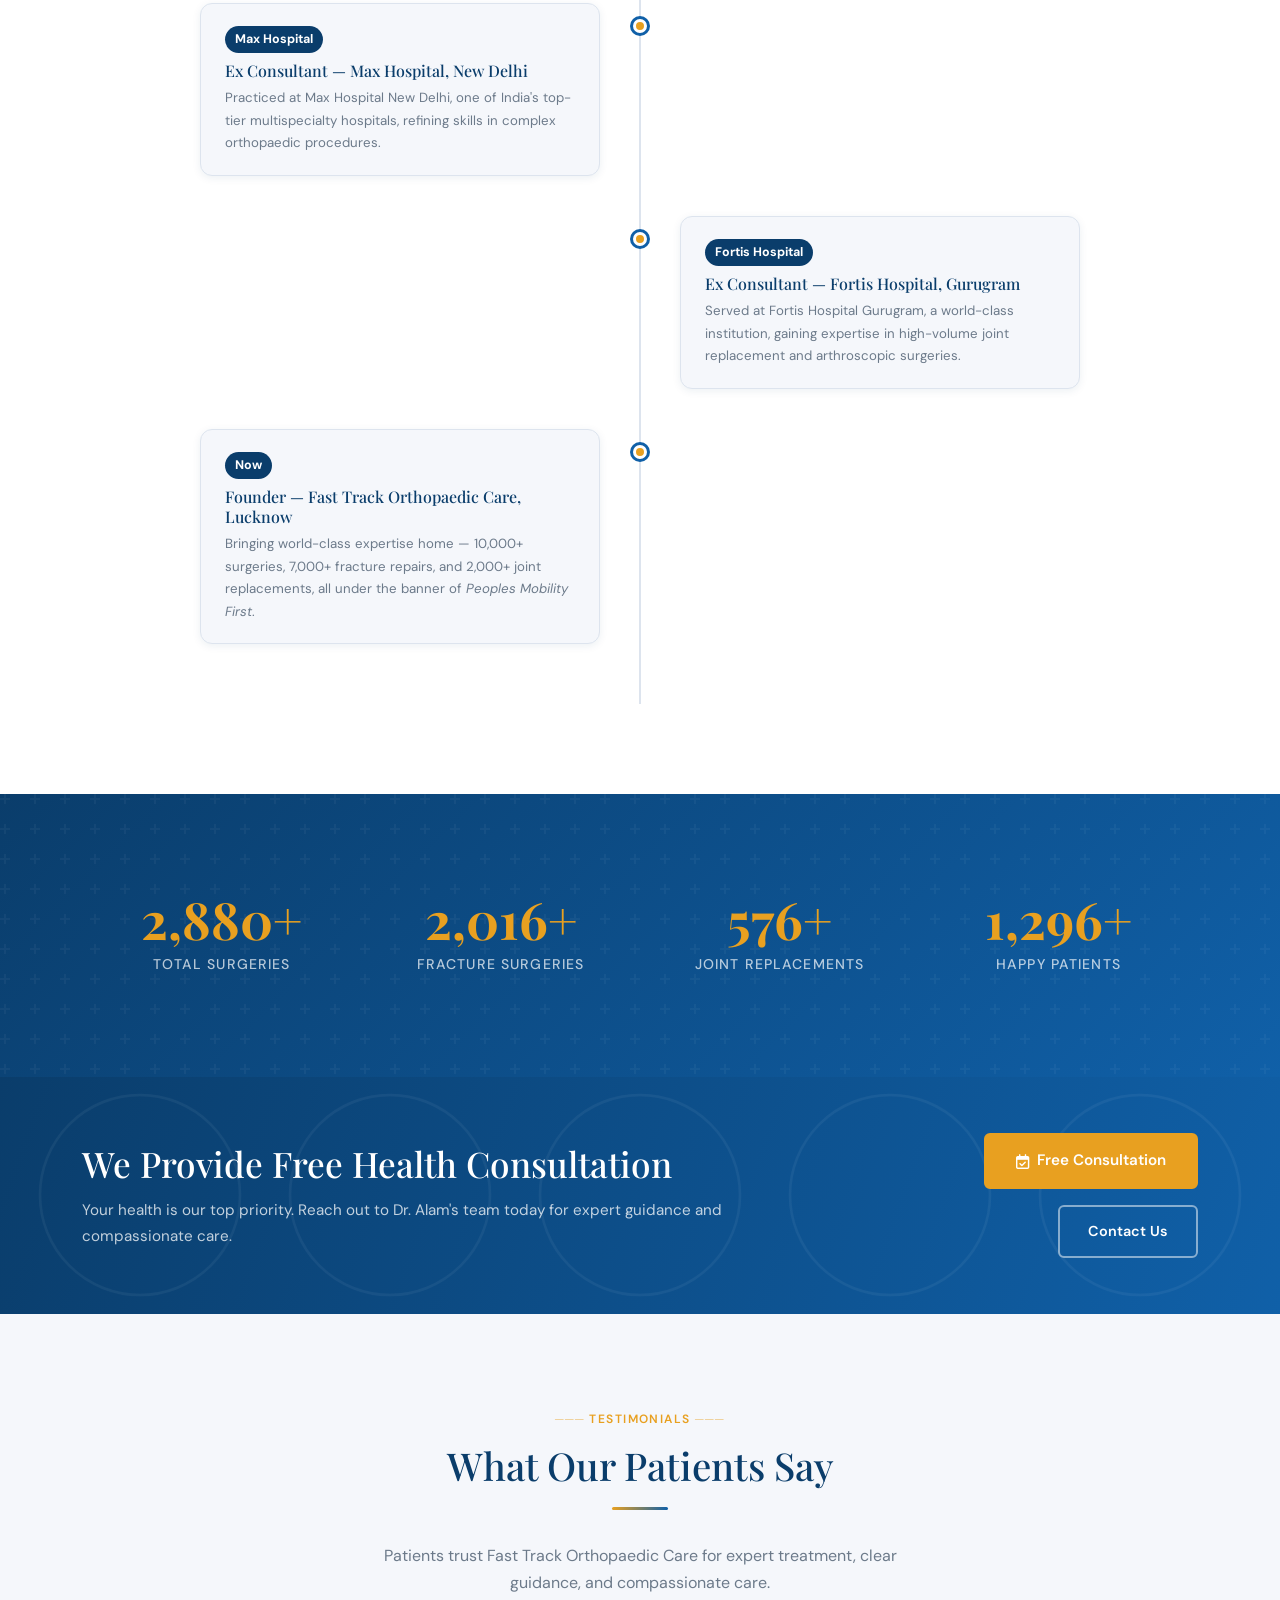
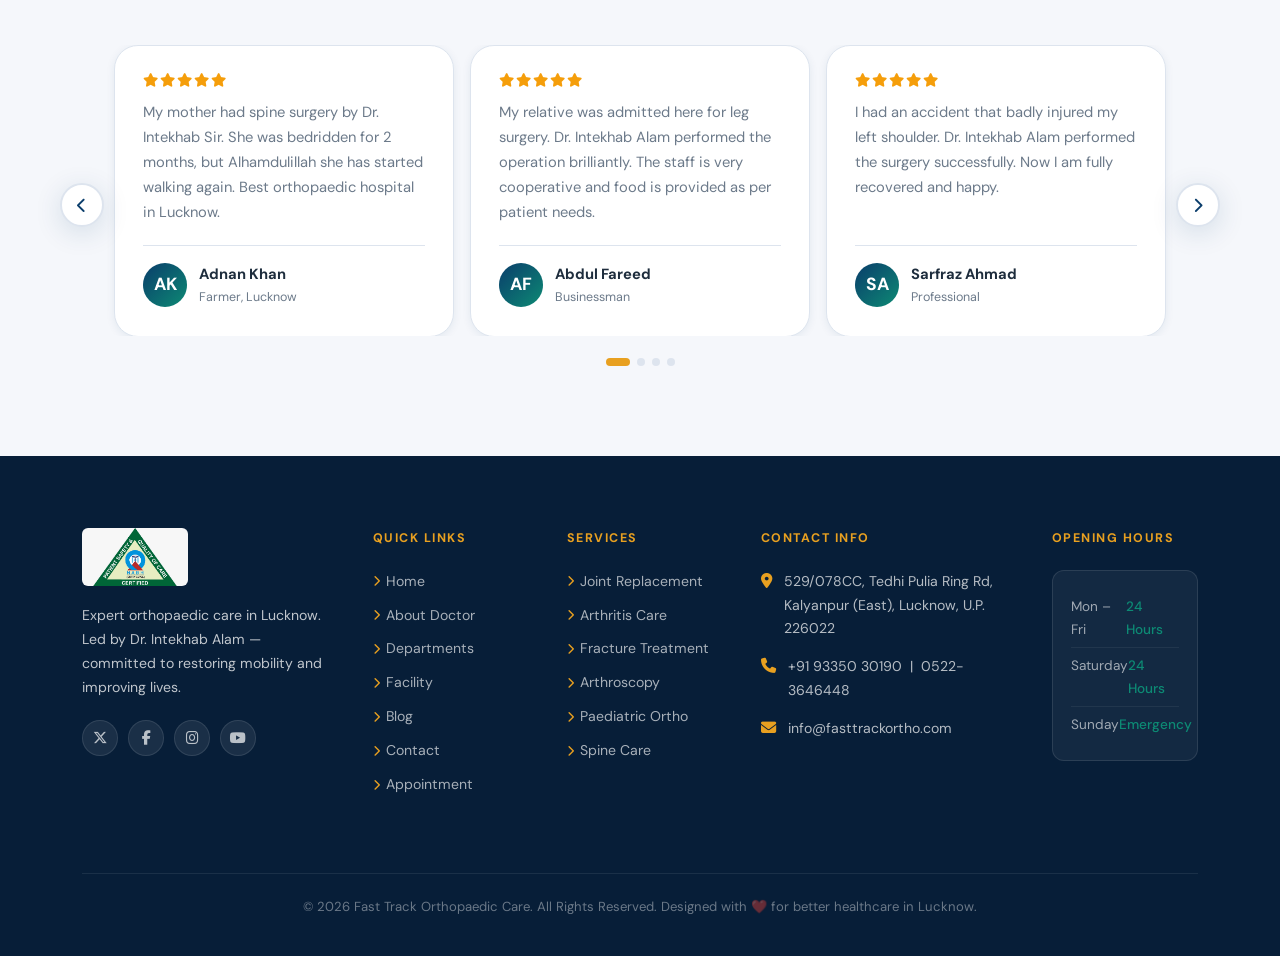
==== commit 37322402: "final" ====
--- a/about.html
+++ b/about.html
@@ -1,12 +1,5 @@
 <!DOCTYPE html>
 <html lang="en">
-
-<!-- ============================================================
-     FAST TRACK ORTHOPAEDIC CARE
-     About Page — Dr. Intekhab Alam
-     Theme: Consistent with index.html v2.0
-     ============================================================ -->
-
 <head>
   <meta charset="UTF-8" />
   <meta name="viewport" content="width=device-width, initial-scale=1.0" />
@@ -26,15 +19,9 @@
 
   <!-- AOS -->
   <link rel="stylesheet" href="https://cdn.jsdelivr.net/npm/aos@2.3.4/dist/aos.css" />
-    <link rel="preconnect" href="https://fonts.googleapis.com" />
-  <link rel="preconnect" href="https://fonts.gstatic.com" crossorigin />
-  <link href="https://fonts.googleapis.com/css2?family=Playfair+Display:wght@500;600;700&family=DM+Sans:wght@300;400;500;600&display=swap" rel="stylesheet" />
-  <link rel="stylesheet" href="https://cdnjs.cloudflare.com/ajax/libs/font-awesome/6.5.1/css/all.min.css" />
-  <link rel="stylesheet" href="https://cdn.jsdelivr.net/npm/bootstrap@5.3.3/dist/css/bootstrap.min.css" />
-  <link rel="stylesheet" href="https://cdn.jsdelivr.net/npm/aos@2.3.4/dist/aos.css" />
 
   <style>
-    /* ── CSS VARIABLES (identical to index.html) ─────────────── */
+    /* ── CSS VARIABLES ──────────────────────────────────── */
     :root {
       --clr-primary:     #0a3d6b;
       --clr-primary-lt:  #1060a8;
@@ -47,10 +34,8 @@
       --clr-text-muted:  #6c7a8a;
       --clr-white:       #ffffff;
       --clr-border:      #dde4ee;
-
       --font-head:  'Playfair Display', Georgia, serif;
       --font-body:  'DM Sans', sans-serif;
-
       --radius-sm:  6px;
       --radius-md:  12px;
       --radius-lg:  24px;
@@ -74,7 +59,7 @@
     img { max-width: 100%; display: block; }
     section { overflow: hidden; }
 
-    /* ── UTILITIES ───────────────────────────────────────────── */
+    /* ── UTILITIES ──────────────────────────────────────── */
     .section-pad    { padding: 90px 0; }
     .section-pad-sm { padding: 60px 0; }
 
@@ -134,21 +119,7 @@
     }
     .lang-hidden { display: none !important; }
 
-    /* ── TICKER ──────────────────────────────────────────────── */
-    .ticker-bar {
-      background: linear-gradient(90deg, var(--clr-primary), var(--clr-primary-lt));
-      color: var(--clr-white); padding: 9px 0; overflow: hidden; white-space: nowrap;
-    }
-    .ticker-inner {
-      display: inline-block; font-size: .85rem; font-weight: 500; letter-spacing: .03em;
-      animation: ticker-scroll 22s linear infinite;
-    }
-    @keyframes ticker-scroll {
-      0%   { transform: translateX(100vw); }
-      100% { transform: translateX(-100%); }
-    }
-
-    /* ── INFO BAR ────────────────────────────────────────────── */
+    /* ── INFO BAR ──────────────────────────────────────── */
     .info-bar {
       background: #f0f5fb; border-bottom: 1px solid var(--clr-border);
       padding: 8px 0; font-size: .82rem; color: var(--clr-text-muted);
@@ -158,7 +129,7 @@
     .info-bar a { color: var(--clr-text-muted); }
     .info-bar a:hover { color: var(--clr-primary); }
 
-    /* ── NAVBAR ──────────────────────────────────────────────── */
+    /* ── NAVBAR ────────────────────────────────────────── */
     .main-navbar {
       background: var(--clr-white); border-bottom: 1px solid var(--clr-border);
       padding: 0; position: sticky; top: 0; z-index: 1000;
@@ -214,7 +185,7 @@
     }
     .mobile-menu ul li a:hover { background: #f0f5fb; color: var(--clr-primary); }
 
-    /* ── PAGE HERO (Breadcrumb Banner) ───────────────────────── */
+    /* ── PAGE HERO ─────────────────────────────────────── */
     .page-hero {
       position: relative;
       background: linear-gradient(110deg, var(--clr-bg-dark) 0%, #0e3a6e 100%);
@@ -244,9 +215,8 @@
     .breadcrumb-nav .sep { color: rgba(255,255,255,.35); font-size: .75rem; }
     .breadcrumb-nav .current { color: var(--clr-accent); font-weight: 600; }
 
-    /* ── ABOUT INTRO ─────────────────────────────────────────── */
+    /* ── ABOUT INTRO ──────────────────────────────────── */
     .about-intro { background: var(--clr-white); }
-
     .doctor-img-wrap { position: relative; }
     .doctor-img-wrap img {
       width: 100%; height: 560px; object-fit: cover;
@@ -280,7 +250,6 @@
 
     .about-content-box { padding-left: 52px; }
 
-    /* Qualification list */
     .qual-list { list-style: none; padding: 0; margin: 24px 0; }
     .qual-list li {
       display: flex; align-items: flex-start; gap: 12px;
@@ -298,7 +267,6 @@
     .qual-list li .q-body .q-title { font-weight: 700; font-size: .92rem; margin-bottom: 2px; }
     .qual-list li .q-body .q-meta { font-size: .8rem; color: var(--clr-text-muted); }
 
-    /* Mini stats row */
     .mini-stats {
       display: grid; grid-template-columns: repeat(3, 1fr); gap: 16px; margin: 28px 0;
     }
@@ -316,9 +284,8 @@
     .mini-stat .ms-num span { color: var(--clr-accent); }
     .mini-stat .ms-label { font-size: .78rem; color: var(--clr-text-muted); margin-top: 6px; font-weight: 500; }
 
-    /* ── SPECIALTIES SECTION ─────────────────────────────────── */
+    /* ── SPECIALTIES ───────────────────────────────────── */
     .specialties-section { background: var(--clr-bg); }
-
     .specialty-card {
       background: var(--clr-white); border-radius: var(--radius-lg);
       padding: 32px 28px; height: 100%;
@@ -347,9 +314,8 @@
     .specialty-card h4 { font-size: 1.05rem; margin-bottom: 10px; }
     .specialty-card p { font-size: .85rem; color: var(--clr-text-muted); margin: 0; line-height: 1.6; }
 
-    /* ── TIMELINE / JOURNEY ──────────────────────────────────── */
+    /* ── TIMELINE ──────────────────────────────────────── */
     .journey-section { background: var(--clr-white); }
-
     .timeline { position: relative; padding: 20px 0; }
     .timeline::before {
       content: ''; position: absolute;
@@ -359,7 +325,6 @@
     }
     .timeline-item { display: flex; justify-content: flex-end; padding-right: calc(50% + 40px); margin-bottom: 40px; position: relative; }
     .timeline-item.right { justify-content: flex-start; padding-right: 0; padding-left: calc(50% + 40px); }
-
     .timeline-dot {
       position: absolute; left: 50%; top: 16px;
       width: 14px; height: 14px; border-radius: 50%;
@@ -383,7 +348,7 @@
     .timeline-card h4 { font-size: 1rem; margin-bottom: 6px; }
     .timeline-card p { font-size: .83rem; color: var(--clr-text-muted); margin: 0; }
 
-    /* ── CTA STRIP ───────────────────────────────────────────── */
+    /* ── CTA STRIP ─────────────────────────────────────── */
     .cta-strip {
       background: linear-gradient(110deg, var(--clr-primary) 0%, var(--clr-primary-lt) 100%);
       padding: 56px 0; position: relative; overflow: hidden;
@@ -403,14 +368,12 @@
     }
     .btn-outline-white:hover { background: var(--clr-white); color: var(--clr-primary); border-color: var(--clr-white); }
 
-    /* ── TESTIMONIALS ────────────────────────────────────────── */
+    /* ── TESTIMONIALS ──────────────────────────────────── */
     .testimonials-section { background: var(--clr-bg); }
-
     .testimonial-card {
       background: var(--clr-white);
       border-radius: var(--radius-lg);
       padding: 28px;
-      position: relative;
       box-shadow: var(--shadow-sm);
       border: 1px solid var(--clr-border);
       height: 100%;
@@ -418,15 +381,15 @@
       flex-direction: column;
     }
     .testimonial-card .quote-icon { font-size: 2.5rem; color: var(--clr-accent); line-height: 1; margin-bottom: 14px; font-family: Georgia, serif; }
-    .testimonial-card p { color: var(--clr-muted); font-size: .92rem; line-height: 1.7; margin-bottom: 20px; flex: 1; }
+    .testimonial-card p { color: var(--clr-text-muted); font-size: .92rem; line-height: 1.7; margin-bottom: 20px; flex: 1; }
     .testimonial-card .reviewer { display: flex; align-items: center; gap: 12px; padding-top: 16px; border-top: 1px solid var(--clr-border); margin-top: auto; }
     .reviewer-avatar { width: 44px; height: 44px; border-radius: 50%; background: linear-gradient(135deg, var(--clr-primary), var(--clr-teal)); display: flex; align-items: center; justify-content: center; color: var(--clr-white); font-size: 1.1rem; font-weight: 700; flex-shrink: 0; }
     .reviewer-name { font-weight: 700; font-size: .92rem; }
-    .reviewer-role { font-size: .78rem; color: var(--clr-muted); }
+    .reviewer-role { font-size: .78rem; color: var(--clr-text-muted); }
     .star-rating { display: flex; gap: 2px; margin-bottom: 12px; }
     .star-rating i { color: #f59e0b; font-size: .85rem; }
 
-    /* ── STATS STRIP ─────────────────────────────────────────── */
+    /* ── STATS ─────────────────────────────────────────── */
     .stats-section {
       background: linear-gradient(135deg, var(--clr-primary) 0%, var(--clr-primary-lt) 100%);
       position: relative;
@@ -445,7 +408,39 @@
     .stat-number span { color: var(--clr-accent); }
     .stat-label { color: rgba(255,255,255,.7); font-size: .88rem; font-weight: 500; margin-top: 8px; text-transform: uppercase; letter-spacing: .08em; }
 
-    /* ── FOOTER ──────────────────────────────────────────────── */
+    /* ── CAROUSEL STYLES ───────────────────────────────── */
+    .carousel-outer { position: relative; }
+    .carousel-viewport {
+      overflow: hidden;
+      border-radius: var(--radius-md);
+      cursor: grab;
+      user-select: none;
+    }
+    .carousel-viewport:active { cursor: grabbing; }
+    .carousel-track {
+      display: flex;
+      transition: transform .45s cubic-bezier(.4,0,.2,1);
+      will-change: transform;
+    }
+    .carousel-slide { flex-shrink: 0; padding: 0 8px; }
+    .c-arrow {
+      position: absolute; top: 50%; transform: translateY(-50%);
+      z-index: 10; width: 44px; height: 44px; border-radius: 50%;
+      background: var(--clr-white); border: 2px solid var(--clr-border);
+      color: var(--clr-primary); display: flex; align-items: center; justify-content: center;
+      font-size: .95rem; cursor: pointer; box-shadow: var(--shadow-md); transition: var(--transition);
+    }
+    .c-arrow:hover { background: var(--clr-primary); color: var(--clr-white); border-color: var(--clr-primary); }
+    .c-arrow.prev { left: -22px; }
+    .c-arrow.next { right: -22px; }
+    .c-dots { display: flex; justify-content: center; gap: 7px; margin-top: 22px; }
+    .c-dot {
+      width: 8px; height: 8px; border-radius: 50%;
+      background: var(--clr-border); border: none; cursor: pointer; transition: var(--transition); padding: 0;
+    }
+    .c-dot.active { background: var(--clr-accent); width: 24px; border-radius: 4px; }
+
+    /* ── FOOTER ────────────────────────────────────────── */
     .site-footer { background: var(--clr-bg-dark); color: rgba(255,255,255,.75); padding-top: 72px; }
     .footer-logo { margin-bottom: 18px; }
     .footer-logo img { height: 58px; border-radius: var(--radius-sm); }
@@ -477,7 +472,7 @@
     .footer-bottom { margin-top: 60px; padding: 22px 0; border-top: 1px solid rgba(255,255,255,.08); text-align: center; font-size: .82rem; color: rgba(255,255,255,.4); }
     .footer-bottom a { color: var(--clr-accent); }
 
-    /* ── RESPONSIVE ──────────────────────────────────────────── */
+    /* ── RESPONSIVE ────────────────────────────────────── */
     @media (max-width: 992px) {
       .nav-links { display: none; }
       .nav-hamburger { display: flex; align-items: center; }
@@ -492,34 +487,18 @@
       .section-pad { padding: 60px 0; }
       .mini-stats { grid-template-columns: repeat(2, 1fr); }
       .doctor-img-wrap img { height: 380px; }
+      .c-arrow { display: none; }
     }
     @media (max-width: 480px) {
       .mini-stats { grid-template-columns: 1fr; }
     }
-
-    @keyframes fadeInUp {
-      from { opacity: 0; transform: translateY(24px); }
-      to   { opacity: 1; transform: translateY(0); }
-    }
   </style>
 </head>
 
 <body>
 
-  <!-- ============================================================ TICKER ============================================================ -->
-  <!-- <div class="ticker-bar" role="marquee" aria-label="Announcements">
-    <span class="ticker-inner">
-      🏥 24×7 Emergency Services Available &nbsp;|&nbsp;
-      🦴 Expert Orthopaedic Surgeons &nbsp;|&nbsp;
-      🔬 Advanced Diagnostic Facility &nbsp;|&nbsp;
-      💊 Minimally Invasive Surgery &nbsp;|&nbsp;
-      ❤️ Your Health, Our Priority &nbsp;|&nbsp;
-      📞 Call Now: +91 93350 30190 &nbsp;&nbsp;&nbsp;&nbsp;&nbsp;&nbsp;
-    </span>
-  </div> -->
-
-  <!-- ============================================================ INFO BAR ============================================================ -->
-  <div class="info-bar  d-none d-md-block">
+  <!-- INFO BAR -->
+  <div class="info-bar d-none d-md-block">
     <div class="container">
       <div class="row align-items-center justify-content-between">
         <div class="col-md-4 col-sm-12 mb-1 mb-md-0">
@@ -545,7 +524,7 @@
     </div>
   </div>
 
-  <!-- ============================================================ NAVBAR ============================================================ -->
+  <!-- NAVBAR -->
   <nav class="main-navbar" id="mainNav" aria-label="Main Navigation">
     <div class="container">
       <div class="navbar-inner">
@@ -553,7 +532,6 @@
           <img src="images/logo/logoint.jpeg" alt="Orthopaedic Care Logo" class="logo-en" />
           <img src="images/logo/logoint.jpeg" alt="Orthopaedic Care Logo Hindi" class="logo-hi" />
         </a>
-
         <ul class="nav-links" role="list">
           <li><a href="index.html"><span class="en">Home</span><span class="hi lang-hidden">होम</span></a></li>
           <li><a href="about.html" class="active"><span class="en">About</span><span class="hi lang-hidden">हमारे बारे में</span></a></li>
@@ -562,7 +540,6 @@
           <li><a href="blog.html"><span class="en">Blog</span><span class="hi lang-hidden">ब्लॉग</span></a></li>
           <li><a href="contact.html"><span class="en">Contact</span><span class="hi lang-hidden">संपर्क</span></a></li>
         </ul>
-
         <div class="nav-right">
           <div class="lang-selector" role="group" aria-label="Language Selector">
             <button class="lang-btn active" id="btn-en" onclick="setLanguage('en')">EN</button>
@@ -578,7 +555,6 @@
         </div>
       </div>
     </div>
-
     <div class="mobile-menu" id="mobileMenu" role="navigation">
       <ul>
         <li><a href="index.html"><span class="en">Home</span><span class="hi lang-hidden">होम</span></a></li>
@@ -591,7 +567,7 @@
     </div>
   </nav>
 
-  <!-- ============================================================ PAGE HERO ============================================================ -->
+  <!-- PAGE HERO -->
   <section class="page-hero" aria-label="About Page Banner">
     <div class="page-hero-bg-img"></div>
     <div class="container">
@@ -611,11 +587,10 @@
     </div>
   </section>
 
-  <!-- ============================================================ ABOUT INTRO ============================================================ -->
+  <!-- ABOUT INTRO -->
   <section class="about-intro section-pad" id="about">
     <div class="container">
       <div class="row align-items-center">
-
         <!-- Image -->
         <div class="col-lg-5 mb-5 mb-lg-0" data-aos="fade-right">
           <div class="doctor-img-wrap" style="padding-right: 28px; padding-bottom: 40px;">
@@ -633,7 +608,6 @@
             </div>
           </div>
         </div>
-
         <!-- Content -->
         <div class="col-lg-7" data-aos="fade-left">
           <div class="about-content-box">
@@ -653,282 +627,112 @@
               <span class="en">With 10,000+ surgeries, 7,000+ fracture surgeries, and 2,000+ joint replacements to his credit, Dr. Alam brings unparalleled surgical experience to every patient. His guiding philosophy — <strong style="color:var(--clr-primary);">Peoples Mobility First</strong> — drives his commitment to restoring movement and quality of life for all his patients.</span>
               <span class="hi lang-hidden">10,000+ सर्जरी, 7,000+ फ्रैक्चर सर्जरी और 2,000+ जॉइंट रिप्लेसमेंट के साथ, डॉ. आलम हर मरीज को अद्वितीय सर्जिकल अनुभव प्रदान करते हैं। उनका मूल दर्शन — <strong style="color:var(--clr-white);">पीपल्स मोबिलिटी फर्स्ट</strong> — उनकी प्रतिबद्धता को दर्शाता है।</span>
             </p>
-
             <!-- Qualifications -->
             <ul class="qual-list">
               <li>
                 <div class="q-icon"><i class="fa-solid fa-graduation-cap"></i></div>
-                <div class="q-body">
-                  <div class="q-title">MBBS</div>
-                  <div class="q-meta"><span class="en">Aligarh Muslim University (AMU)</span><span class="hi lang-hidden">अलीगढ़ मुस्लिम यूनिवर्सिटी (AMU)</span></div>
-                </div>
+                <div class="q-body"><div class="q-title">MBBS</div><div class="q-meta"><span class="en">Aligarh Muslim University (AMU)</span><span class="hi lang-hidden">अलीगढ़ मुस्लिम यूनिवर्सिटी (AMU)</span></div></div>
               </li>
               <li>
                 <div class="q-icon"><i class="fa-solid fa-award"></i></div>
-                <div class="q-body">
-                  <div class="q-title">MS — Orthopaedics</div>
-                  <div class="q-meta"><span class="en">Aligarh Muslim University (AMU)</span><span class="hi lang-hidden">अलीगढ़ मुस्लिम यूनिवर्सिटी (AMU)</span></div>
-                </div>
+                <div class="q-body"><div class="q-title">MS — Orthopaedics</div><div class="q-meta"><span class="en">Aligarh Muslim University (AMU)</span><span class="hi lang-hidden">अलीगढ़ मुस्लिम यूनिवर्सिटी (AMU)</span></div></div>
               </li>
               <li>
                 <div class="q-icon"><i class="fa-solid fa-hospital"></i></div>
-                <div class="q-body">
-                  <div class="q-title"><span class="en">Ex Consultant — Apollo Hospital</span><span class="hi lang-hidden">पूर्व परामर्शदाता — अपोलो हॉस्पिटल</span></div>
-                  <div class="q-meta"><span class="en">Apollo Hospital, Lucknow</span><span class="hi lang-hidden">अपोलो हॉस्पिटल, लखनऊ</span></div>
-                </div>
+                <div class="q-body"><div class="q-title"><span class="en">Ex Consultant — Apollo Hospital</span><span class="hi lang-hidden">पूर्व परामर्शदाता — अपोलो हॉस्पिटल</span></div><div class="q-meta"><span class="en">Apollo Hospital, Lucknow</span><span class="hi lang-hidden">अपोलो हॉस्पिटल, लखनऊ</span></div></div>
               </li>
               <li>
                 <div class="q-icon"><i class="fa-solid fa-hospital"></i></div>
-                <div class="q-body">
-                  <div class="q-title"><span class="en">Ex Consultant — Max Hospital</span><span class="hi lang-hidden">पूर्व परामर्शदाता — मैक्स हॉस्पिटल</span></div>
-                  <div class="q-meta"><span class="en">Max Hospital, New Delhi</span><span class="hi lang-hidden">मैक्स हॉस्पिटल, नई दिल्ली</span></div>
-                </div>
+                <div class="q-body"><div class="q-title"><span class="en">Ex Consultant — Max Hospital</span><span class="hi lang-hidden">पूर्व परामर्शदाता — मैक्स हॉस्पिटल</span></div><div class="q-meta"><span class="en">Max Hospital, New Delhi</span><span class="hi lang-hidden">मैक्स हॉस्पिटल, नई दिल्ली</span></div></div>
               </li>
               <li>
                 <div class="q-icon"><i class="fa-solid fa-hospital"></i></div>
-                <div class="q-body">
-                  <div class="q-title"><span class="en">Ex Consultant — Fortis Hospital</span><span class="hi lang-hidden">पूर्व परामर्शदाता — फोर्टिस हॉस्पिटल</span></div>
-                  <div class="q-meta"><span class="en">Fortis Hospital, Gurugram</span><span class="hi lang-hidden">फोर्टिस हॉस्पिटल, गुरुग्राम</span></div>
-                </div>
+                <div class="q-body"><div class="q-title"><span class="en">Ex Consultant — Fortis Hospital</span><span class="hi lang-hidden">पूर्व परामर्शदाता — फोर्टिस हॉस्पिटल</span></div><div class="q-meta"><span class="en">Fortis Hospital, Gurugram</span><span class="hi lang-hidden">फोर्टिस हॉस्पिटल, गुरुग्राम</span></div></div>
               </li>
             </ul>
-
             <!-- Mini Stats -->
             <div class="mini-stats">
-              <div class="mini-stat">
-                <div class="ms-num"><span class="counter" data-target="10000">0</span><span>+</span></div>
-                <div class="ms-label"><span class="en">Total Surgeries</span><span class="hi lang-hidden">कुल सर्जरी</span></div>
-              </div>
-              <div class="mini-stat">
-                <div class="ms-num"><span class="counter" data-target="7000">0</span><span>+</span></div>
-                <div class="ms-label"><span class="en">Fracture Surgeries</span><span class="hi lang-hidden">फ्रैक्चर सर्जरी</span></div>
-              </div>
-              <div class="mini-stat">
-                <div class="ms-num"><span class="counter" data-target="2000">0</span><span>+</span></div>
-                <div class="ms-label"><span class="en">Joint Replacements</span><span class="hi lang-hidden">जॉइंट रिप्लेसमेंट</span></div>
-              </div>
+              <div class="mini-stat"><div class="ms-num"><span class="counter" data-target="10000">0</span><span>+</span></div><div class="ms-label"><span class="en">Total Surgeries</span><span class="hi lang-hidden">कुल सर्जरी</span></div></div>
+              <div class="mini-stat"><div class="ms-num"><span class="counter" data-target="7000">0</span><span>+</span></div><div class="ms-label"><span class="en">Fracture Surgeries</span><span class="hi lang-hidden">फ्रैक्चर सर्जरी</span></div></div>
+              <div class="mini-stat"><div class="ms-num"><span class="counter" data-target="2000">0</span><span>+</span></div><div class="ms-label"><span class="en">Joint Replacements</span><span class="hi lang-hidden">जॉइंट रिप्लेसमेंट</span></div></div>
             </div>
-
             <div class="d-flex gap-3 flex-wrap mt-2">
-              <a href="appointment.html" class="btn-primary-custom">
-                <i class="fa-regular fa-calendar-check"></i>
-                <span class="en">Book Appointment</span>
-                <span class="hi lang-hidden">अपॉइंटमेंट लें</span>
-              </a>
-              <a href="department.html" class="btn-accent-custom">
-                <i class="fa-solid fa-stethoscope"></i>
-                <span class="en">Our Departments</span>
-                <span class="hi lang-hidden">हमारे विभाग</span>
-              </a>
+              <a href="appointment.html" class="btn-primary-custom"><i class="fa-regular fa-calendar-check"></i><span class="en">Book Appointment</span><span class="hi lang-hidden">अपॉइंटमेंट लें</span></a>
+              <a href="department.html" class="btn-accent-custom"><i class="fa-solid fa-stethoscope"></i><span class="en">Our Departments</span><span class="hi lang-hidden">हमारे विभाग</span></a>
             </div>
           </div>
         </div>
-
       </div>
     </div>
   </section>
 
-  <!-- ============================================================ SPECIALTIES ============================================================ -->
+  <!-- SPECIALTIES -->
   <section class="specialties-section section-pad" id="specialties">
     <div class="container">
       <div class="text-center mb-5" data-aos="fade-up">
-        <span class="badge-tag">
-          <span class="en">Areas of Expertise</span>
-          <span class="hi lang-hidden">विशेषज्ञता के क्षेत्र</span>
-        </span>
-        <h2 class="section-title">
-          <span class="en">Clinical Specialisations</span>
-          <span class="hi lang-hidden">नैदानिक विशेषज्ञताएं</span>
-        </h2>
+        <span class="badge-tag"><span class="en">Areas of Expertise</span><span class="hi lang-hidden">विशेषज्ञता के क्षेत्र</span></span>
+        <h2 class="section-title"><span class="en">Clinical Specialisations</span><span class="hi lang-hidden">नैदानिक विशेषज्ञताएं</span></h2>
         <div class="divider"></div>
-        <p class="section-sub">
-          <span class="en">Dr. Alam's expertise spans the full spectrum of orthopaedic care — from sports injuries to complex reconstruction.</span>
-          <span class="hi lang-hidden">डॉ. आलम की विशेषज्ञता ऑर्थोपेडिक देखभाल के पूर्ण स्पेक्ट्रम तक फैली है।</span>
-        </p>
-      </div>
-
+        <p class="section-sub"><span class="en">Dr. Alam's expertise spans the full spectrum of orthopaedic care — from sports injuries to complex reconstruction.</span><span class="hi lang-hidden">डॉ. आलम की विशेषज्ञता ऑर्थोपेडिक देखभाल के पूर्ण स्पेक्ट्रम तक फैली है।</span></p>
+      </div>
       <div class="row g-4">
-
-        <div class="col-lg-4 col-md-6" data-aos="fade-up" data-aos-delay="0">
-          <div class="specialty-card">
-            <div class="spec-icon-wrap"><i class="fa-solid fa-bone"></i></div>
-            <h4><span class="en">Joint Replacement</span><span class="hi lang-hidden">जॉइंट रिप्लेसमेंट</span></h4>
-            <p><span class="en">Total knee and hip replacement surgeries using advanced implant systems with minimal blood loss and faster recovery protocols.</span><span class="hi lang-hidden">उन्नत इम्प्लांट सिस्टम का उपयोग करके टोटल नी और हिप रिप्लेसमेंट सर्जरी।</span></p>
-          </div>
-        </div>
-
-        <div class="col-lg-4 col-md-6" data-aos="fade-up" data-aos-delay="80">
-          <div class="specialty-card">
-            <div class="spec-icon-wrap"><i class="fa-solid fa-eye"></i></div>
-            <h4><span class="en">Arthroscopic Surgery</span><span class="hi lang-hidden">आर्थ्रोस्कोपिक सर्जरी</span></h4>
-            <p><span class="en">Minimally invasive ACL/PCL reconstruction, meniscus repair, and shoulder arthroscopy with keyhole incisions for faster healing.</span><span class="hi lang-hidden">ACL/PCL पुनर्निर्माण, मेनिस्कस रिपेयर और शोल्डर आर्थ्रोस्कोपी।</span></p>
-          </div>
-        </div>
-
-        <div class="col-lg-4 col-md-6" data-aos="fade-up" data-aos-delay="160">
-          <div class="specialty-card">
-            <div class="spec-icon-wrap"><i class="fa-solid fa-child"></i></div>
-            <h4><span class="en">Paediatric Orthopaedics</span><span class="hi lang-hidden">बाल ऑर्थोपेडिक</span></h4>
-            <p><span class="en">Specialised treatment of CTEV (clubfoot), congenital deformities, limb lengthening, and growth plate disorders in children.</span><span class="hi lang-hidden">CTEV, जन्मजात विकृतियों, अंग लंबाई और ग्रोथ प्लेट विकारों का उपचार।</span></p>
-          </div>
-        </div>
-
-        <div class="col-lg-4 col-md-6" data-aos="fade-up" data-aos-delay="0">
-          <div class="specialty-card">
-            <div class="spec-icon-wrap"><i class="fa-solid fa-person-falling-burst"></i></div>
-            <h4><span class="en">Trauma & Fracture Care</span><span class="hi lang-hidden">ट्रॉमा और फ्रैक्चर देखभाल</span></h4>
-            <p><span class="en">Management of all fracture types — open, closed, and complex trauma — using modern fixation techniques including plating and nailing.</span><span class="hi lang-hidden">सभी प्रकार के फ्रैक्चर का प्रबंधन — खुले, बंद और जटिल ट्रॉमा।</span></p>
-          </div>
-        </div>
-
-        <div class="col-lg-4 col-md-6" data-aos="fade-up" data-aos-delay="80">
-          <div class="specialty-card">
-            <div class="spec-icon-wrap"><i class="fa-solid fa-fire-flame-simple"></i></div>
-            <h4><span class="en">Arthritis Management</span><span class="hi lang-hidden">गठिया प्रबंधन</span></h4>
-            <p><span class="en">Comprehensive rheumatoid and osteoarthritis management including PRP therapy, joint injections, physiotherapy programmes, and lifestyle guidance.</span><span class="hi lang-hidden">रूमेटाइड और ऑस्टियोआर्थराइटिस का व्यापक प्रबंधन।</span></p>
-          </div>
-        </div>
-
-        <div class="col-lg-4 col-md-6" data-aos="fade-up" data-aos-delay="160">
-          <div class="specialty-card">
-            <div class="spec-icon-wrap"><i class="fa-solid fa-running"></i></div>
-            <h4><span class="en">Sports Injury Repair</span><span class="hi lang-hidden">खेल चोट मरम्मत</span></h4>
-            <p><span class="en">Diagnosis and surgical repair of sports-related injuries with evidence-based rehabilitation protocols to return athletes to peak performance.</span><span class="hi lang-hidden">खेल-संबंधी चोटों का निदान और सर्जिकल मरम्मत।</span></p>
-          </div>
-        </div>
-
+        <div class="col-lg-4 col-md-6" data-aos="fade-up" data-aos-delay="0"><div class="specialty-card"><div class="spec-icon-wrap"><i class="fa-solid fa-bone"></i></div><h4><span class="en">Joint Replacement</span><span class="hi lang-hidden">जॉइंट रिप्लेसमेंट</span></h4><p><span class="en">Total knee and hip replacement surgeries using advanced implant systems with minimal blood loss and faster recovery protocols.</span><span class="hi lang-hidden">उन्नत इम्प्लांट सिस्टम का उपयोग करके टोटल नी और हिप रिप्लेसमेंट सर्जरी।</span></p></div></div>
+        <div class="col-lg-4 col-md-6" data-aos="fade-up" data-aos-delay="80"><div class="specialty-card"><div class="spec-icon-wrap"><i class="fa-solid fa-eye"></i></div><h4><span class="en">Arthroscopic Surgery</span><span class="hi lang-hidden">आर्थ्रोस्कोपिक सर्जरी</span></h4><p><span class="en">Minimally invasive ACL/PCL reconstruction, meniscus repair, and shoulder arthroscopy with keyhole incisions for faster healing.</span><span class="hi lang-hidden">ACL/PCL पुनर्निर्माण, मेनिस्कस रिपेयर और शोल्डर आर्थ्रोस्कोपी।</span></p></div></div>
+        <div class="col-lg-4 col-md-6" data-aos="fade-up" data-aos-delay="160"><div class="specialty-card"><div class="spec-icon-wrap"><i class="fa-solid fa-child"></i></div><h4><span class="en">Paediatric Orthopaedics</span><span class="hi lang-hidden">बाल ऑर्थोपेडिक</span></h4><p><span class="en">Specialised treatment of CTEV (clubfoot), congenital deformities, limb lengthening, and growth plate disorders in children.</span><span class="hi lang-hidden">CTEV, जन्मजात विकृतियों, अंग लंबाई और ग्रोथ प्लेट विकारों का उपचार।</span></p></div></div>
+        <div class="col-lg-4 col-md-6" data-aos="fade-up" data-aos-delay="0"><div class="specialty-card"><div class="spec-icon-wrap"><i class="fa-solid fa-person-falling-burst"></i></div><h4><span class="en">Trauma & Fracture Care</span><span class="hi lang-hidden">ट्रॉमा और फ्रैक्चर देखभाल</span></h4><p><span class="en">Management of all fracture types — open, closed, and complex trauma — using modern fixation techniques including plating and nailing.</span><span class="hi lang-hidden">सभी प्रकार के फ्रैक्चर का प्रबंधन — खुले, बंद और जटिल ट्रॉमा।</span></p></div></div>
+        <div class="col-lg-4 col-md-6" data-aos="fade-up" data-aos-delay="80"><div class="specialty-card"><div class="spec-icon-wrap"><i class="fa-solid fa-fire-flame-simple"></i></div><h4><span class="en">Arthritis Management</span><span class="hi lang-hidden">गठिया प्रबंधन</span></h4><p><span class="en">Comprehensive rheumatoid and osteoarthritis management including PRP therapy, joint injections, physiotherapy programmes, and lifestyle guidance.</span><span class="hi lang-hidden">रूमेटाइड और ऑस्टियोआर्थराइटिस का व्यापक प्रबंधन।</span></p></div></div>
+        <div class="col-lg-4 col-md-6" data-aos="fade-up" data-aos-delay="160"><div class="specialty-card"><div class="spec-icon-wrap"><i class="fa-solid fa-running"></i></div><h4><span class="en">Sports Injury Repair</span><span class="hi lang-hidden">खेल चोट मरम्मत</span></h4><p><span class="en">Diagnosis and surgical repair of sports-related injuries with evidence-based rehabilitation protocols to return athletes to peak performance.</span><span class="hi lang-hidden">खेल-संबंधी चोटों का निदान और सर्जिकल मरम्मत।</span></p></div></div>
       </div>
     </div>
   </section>
 
-  <!-- ============================================================ JOURNEY / TIMELINE ============================================================ -->
+  <!-- JOURNEY / TIMELINE -->
   <section class="journey-section section-pad" id="journey">
     <div class="container">
       <div class="text-center mb-5" data-aos="fade-up">
-        <span class="badge-tag">
-          <span class="en">Career Milestones</span>
-          <span class="hi lang-hidden">करियर की उपलब्धियां</span>
-        </span>
-        <h2 class="section-title">
-          <span class="en">A Journey of Excellence</span>
-          <span class="hi lang-hidden">उत्कृष्टता की यात्रा</span>
-        </h2>
+        <span class="badge-tag"><span class="en">Career Milestones</span><span class="hi lang-hidden">करियर की उपलब्धियां</span></span>
+        <h2 class="section-title"><span class="en">A Journey of Excellence</span><span class="hi lang-hidden">उत्कृष्टता की यात्रा</span></h2>
         <div class="divider"></div>
       </div>
-
       <div class="timeline" data-aos="fade-up">
-
-        <div class="timeline-item">
-          <div class="timeline-dot"></div>
-          <div class="timeline-card">
-            <span class="timeline-year">Education</span>
-            <h4><span class="en">MBBS & MS Orthopaedics — Aligarh Muslim University</span><span class="hi lang-hidden">MBBS और MS ऑर्थोपेडिक्स — अलीगढ़ मुस्लिम यूनिवर्सिटी</span></h4>
-            <p><span class="en">Completed foundational MBBS and postgraduate MS (Ortho.) specialisation at the prestigious Aligarh Muslim University (AMU).</span><span class="hi lang-hidden">प्रतिष्ठित अलीगढ़ मुस्लिम यूनिवर्सिटी से MBBS और MS (ऑर्थो.) पूरी की।</span></p>
-          </div>
-        </div>
-
-        <div class="timeline-item right">
-          <div class="timeline-dot"></div>
-          <div class="timeline-card">
-            <span class="timeline-year">Apollo Hospital</span>
-            <h4><span class="en">Ex Consultant — Apollo Hospital, Lucknow</span><span class="hi lang-hidden">पूर्व परामर्शदाता — अपोलो हॉस्पिटल, लखनऊ</span></h4>
-            <p><span class="en">Served as an orthopaedic consultant at Apollo Hospital Lucknow, gaining extensive experience in advanced joint and trauma care.</span><span class="hi lang-hidden">अपोलो हॉस्पिटल लखनऊ में ऑर्थोपेडिक कंसल्टेंट के रूप में सेवा दी।</span></p>
-          </div>
-        </div>
-
-        <div class="timeline-item">
-          <div class="timeline-dot"></div>
-          <div class="timeline-card">
-            <span class="timeline-year">Max Hospital</span>
-            <h4><span class="en">Ex Consultant — Max Hospital, New Delhi</span><span class="hi lang-hidden">पूर्व परामर्शदाता — मैक्स हॉस्पिटल, नई दिल्ली</span></h4>
-            <p><span class="en">Practiced at Max Hospital New Delhi, one of India's top-tier multispecialty hospitals, refining skills in complex orthopaedic procedures.</span><span class="hi lang-hidden">भारत के शीर्ष मल्टीस्पेशलिटी अस्पताल मैक्स हॉस्पिटल नई दिल्ली में प्रैक्टिस की।</span></p>
-          </div>
-        </div>
-
-        <div class="timeline-item right">
-          <div class="timeline-dot"></div>
-          <div class="timeline-card">
-            <span class="timeline-year">Fortis Hospital</span>
-            <h4><span class="en">Ex Consultant — Fortis Hospital, Gurugram</span><span class="hi lang-hidden">पूर्व परामर्शदाता — फोर्टिस हॉस्पिटल, गुरुग्राम</span></h4>
-            <p><span class="en">Served at Fortis Hospital Gurugram, a world-class institution, gaining expertise in high-volume joint replacement and arthroscopic surgeries.</span><span class="hi lang-hidden">फोर्टिस हॉस्पिटल गुरुग्राम में सेवा दी — जॉइंट रिप्लेसमेंट और आर्थ्रोस्कोपिक सर्जरी में विशेषज्ञता प्राप्त की।</span></p>
-          </div>
-        </div>
-
-        <div class="timeline-item">
-          <div class="timeline-dot"></div>
-          <div class="timeline-card">
-            <span class="timeline-year">Now</span>
-            <h4><span class="en">Founder — Fast Track Orthopaedic Care, Lucknow</span><span class="hi lang-hidden">संस्थापक — Fast Track Orthopaedic Care, लखनऊ</span></h4>
-            <p><span class="en">Bringing world-class expertise home — 10,000+ surgeries, 7,000+ fracture repairs, and 2,000+ joint replacements, all under the banner of <em>Peoples Mobility First</em>.</span><span class="hi lang-hidden">10,000+ सर्जरी, 7,000+ फ्रैक्चर रिपेयर और 2,000+ जॉइंट रिप्लेसमेंट के साथ लखनऊ में विश्वस्तरीय देखभाल।</span></p>
-          </div>
-        </div>
-
+        <div class="timeline-item"><div class="timeline-dot"></div><div class="timeline-card"><span class="timeline-year">Education</span><h4><span class="en">MBBS & MS Orthopaedics — Aligarh Muslim University</span><span class="hi lang-hidden">MBBS और MS ऑर्थोपेडिक्स — अलीगढ़ मुस्लिम यूनिवर्सिटी</span></h4><p><span class="en">Completed foundational MBBS and postgraduate MS (Ortho.) specialisation at the prestigious Aligarh Muslim University (AMU).</span><span class="hi lang-hidden">प्रतिष्ठित अलीगढ़ मुस्लिम यूनिवर्सिटी से MBBS और MS (ऑर्थो.) पूरी की।</span></p></div></div>
+        <div class="timeline-item right"><div class="timeline-dot"></div><div class="timeline-card"><span class="timeline-year">Apollo Hospital</span><h4><span class="en">Ex Consultant — Apollo Hospital, Lucknow</span><span class="hi lang-hidden">पूर्व परामर्शदाता — अपोलो हॉस्पिटल, लखनऊ</span></h4><p><span class="en">Served as an orthopaedic consultant at Apollo Hospital Lucknow, gaining extensive experience in advanced joint and trauma care.</span><span class="hi lang-hidden">अपोलो हॉस्पिटल लखनऊ में ऑर्थोपेडिक कंसल्टेंट के रूप में सेवा दी।</span></p></div></div>
+        <div class="timeline-item"><div class="timeline-dot"></div><div class="timeline-card"><span class="timeline-year">Max Hospital</span><h4><span class="en">Ex Consultant — Max Hospital, New Delhi</span><span class="hi lang-hidden">पूर्व परामर्शदाता — मैक्स हॉस्पिटल, नई दिल्ली</span></h4><p><span class="en">Practiced at Max Hospital New Delhi, one of India's top-tier multispecialty hospitals, refining skills in complex orthopaedic procedures.</span><span class="hi lang-hidden">भारत के शीर्ष मल्टीस्पेशलिटी अस्पताल मैक्स हॉस्पिटल नई दिल्ली में प्रैक्टिस की।</span></p></div></div>
+        <div class="timeline-item right"><div class="timeline-dot"></div><div class="timeline-card"><span class="timeline-year">Fortis Hospital</span><h4><span class="en">Ex Consultant — Fortis Hospital, Gurugram</span><span class="hi lang-hidden">पूर्व परामर्शदाता — फोर्टिस हॉस्पिटल, गुरुग्राम</span></h4><p><span class="en">Served at Fortis Hospital Gurugram, a world-class institution, gaining expertise in high-volume joint replacement and arthroscopic surgeries.</span><span class="hi lang-hidden">फोर्टिस हॉस्पिटल गुरुग्राम में सेवा दी — जॉइंट रिप्लेसमेंट और आर्थ्रोस्कोपिक सर्जरी में विशेषज्ञता प्राप्त की।</span></p></div></div>
+        <div class="timeline-item"><div class="timeline-dot"></div><div class="timeline-card"><span class="timeline-year">Now</span><h4><span class="en">Founder — Fast Track Orthopaedic Care, Lucknow</span><span class="hi lang-hidden">संस्थापक — Fast Track Orthopaedic Care, लखनऊ</span></h4><p><span class="en">Bringing world-class expertise home — 10,000+ surgeries, 7,000+ fracture repairs, and 2,000+ joint replacements, all under the banner of <em>Peoples Mobility First</em>.</span><span class="hi lang-hidden">10,000+ सर्जरी, 7,000+ फ्रैक्चर रिपेयर और 2,000+ जॉइंट रिप्लेसमेंट के साथ लखनऊ में विश्वस्तरीय देखभाल।</span></p></div></div>
       </div>
     </div>
   </section>
 
-  <!-- ============================================================ STATS ============================================================ -->
+  <!-- STATS -->
   <section class="stats-section section-pad-sm" id="stats">
     <div class="container">
       <div class="row g-0">
-        <div class="col-md-3 col-6" data-aos="zoom-in" data-aos-delay="0">
-          <div class="stat-card">
-            <div class="stat-number"><span class="counter" data-target="10000">0</span><span>+</span></div>
-            <div class="stat-label"><span class="en">Total Surgeries</span><span class="hi lang-hidden">कुल सर्जरी</span></div>
-          </div>
-        </div>
-        <div class="col-md-3 col-6" data-aos="zoom-in" data-aos-delay="80">
-          <div class="stat-card">
-            <div class="stat-number"><span class="counter" data-target="7000">0</span><span>+</span></div>
-            <div class="stat-label"><span class="en">Fracture Surgeries</span><span class="hi lang-hidden">फ्रैक्चर सर्जरी</span></div>
-          </div>
-        </div>
-        <div class="col-md-3 col-6" data-aos="zoom-in" data-aos-delay="160">
-          <div class="stat-card">
-            <div class="stat-number"><span class="counter" data-target="2000">0</span><span>+</span></div>
-            <div class="stat-label"><span class="en">Joint Replacements</span><span class="hi lang-hidden">जॉइंट रिप्लेसमेंट</span></div>
-          </div>
-        </div>
-        <div class="col-md-3 col-6" data-aos="zoom-in" data-aos-delay="240">
-          <div class="stat-card">
-            <div class="stat-number"><span class="counter" data-target="4500">0</span><span>+</span></div>
-            <div class="stat-label"><span class="en">Happy Patients</span><span class="hi lang-hidden">संतुष्ट मरीज</span></div>
-          </div>
-        </div>
+        <div class="col-md-3 col-6" data-aos="zoom-in" data-aos-delay="0"><div class="stat-card"><div class="stat-number"><span class="counter" data-target="10000">0</span><span>+</span></div><div class="stat-label"><span class="en">Total Surgeries</span><span class="hi lang-hidden">कुल सर्जरी</span></div></div></div>
+        <div class="col-md-3 col-6" data-aos="zoom-in" data-aos-delay="80"><div class="stat-card"><div class="stat-number"><span class="counter" data-target="7000">0</span><span>+</span></div><div class="stat-label"><span class="en">Fracture Surgeries</span><span class="hi lang-hidden">फ्रैक्चर सर्जरी</span></div></div></div>
+        <div class="col-md-3 col-6" data-aos="zoom-in" data-aos-delay="160"><div class="stat-card"><div class="stat-number"><span class="counter" data-target="2000">0</span><span>+</span></div><div class="stat-label"><span class="en">Joint Replacements</span><span class="hi lang-hidden">जॉइंट रिप्लेसमेंट</span></div></div></div>
+        <div class="col-md-3 col-6" data-aos="zoom-in" data-aos-delay="240"><div class="stat-card"><div class="stat-number"><span class="counter" data-target="4500">0</span><span>+</span></div><div class="stat-label"><span class="en">Happy Patients</span><span class="hi lang-hidden">संतुष्ट मरीज</span></div></div></div>
       </div>
     </div>
   </section>
 
-  <!-- ============================================================ CTA STRIP ============================================================ -->
+  <!-- CTA STRIP -->
   <section class="cta-strip" data-aos="fade-up">
     <div class="container">
       <div class="row align-items-center">
         <div class="col-lg-8 mb-4 mb-lg-0">
-          <h2>
-            <span class="en">We Provide Free Health Consultation</span>
-            <span class="hi lang-hidden">हम नि:शुल्क स्वास्थ्य परामर्श प्रदान करते हैं</span>
-          </h2>
-          <p>
-            <span class="en">Your health is our top priority. Reach out to Dr. Alam's team today for expert guidance and compassionate care.</span>
-            <span class="hi lang-hidden">आपका स्वास्थ्य हमारी सर्वोच्च प्राथमिकता है। आज डॉ. आलम की टीम से संपर्क करें।</span>
-          </p>
+          <h2><span class="en">We Provide Free Health Consultation</span><span class="hi lang-hidden">हम नि:शुल्क स्वास्थ्य परामर्श प्रदान करते हैं</span></h2>
+          <p><span class="en">Your health is our top priority. Reach out to Dr. Alam's team today for expert guidance and compassionate care.</span><span class="hi lang-hidden">आपका स्वास्थ्य हमारी सर्वोच्च प्राथमिकता है। आज डॉ. आलम की टीम से संपर्क करें।</span></p>
         </div>
         <div class="col-lg-4 text-lg-end d-flex gap-3 justify-content-lg-end flex-wrap">
-          <a href="appointment.html" class="btn-accent-custom">
-            <i class="fa-regular fa-calendar-check"></i>
-            <span class="en">Free Consultation</span>
-            <span class="hi lang-hidden">नि:शुल्क परामर्श</span>
-          </a>
-          <a href="contact.html" class="btn-outline-white">
-            <span class="en">Contact Us</span>
-            <span class="hi lang-hidden">संपर्क करें</span>
-          </a>
+          <a href="appointment.html" class="btn-accent-custom"><i class="fa-regular fa-calendar-check"></i><span class="en">Free Consultation</span><span class="hi lang-hidden">नि:शुल्क परामर्श</span></a>
+          <a href="contact.html" class="btn-outline-white"><span class="en">Contact Us</span><span class="hi lang-hidden">संपर्क करें</span></a>
         </div>
       </div>
     </div>
   </section>
 
-  <!-- ============================================================ TESTIMONIALS ============================================================ -->
+  <!-- TESTIMONIALS CAROUSEL -->
   <section class="testimonials-section section-pad" id="testimonials">
     <div class="container">
       <div class="text-center mb-5" data-aos="fade-up">
@@ -1006,19 +810,13 @@
     </div>
   </section>
 
-  <!-- ============================================================ FOOTER ============================================================ -->
+  <!-- FOOTER -->
   <footer class="site-footer" id="footer" role="contentinfo">
     <div class="container">
       <div class="row g-4 g-lg-5">
-
         <div class="col-lg-3 col-md-6">
-          <div class="footer-logo">
-            <img src="img/fasttrack (17).jpeg" alt="Fast Track Orthopaedic Care" />
-          </div>
-          <p class="footer-desc">
-            <span class="en">Expert orthopaedic care in Lucknow. Led by Dr. Intekhab Alam — committed to restoring mobility and improving lives.</span>
-            <span class="hi lang-hidden">लखनऊ में विशेषज्ञ ऑर्थोपेडिक देखभाल। डॉ. इंतेखाब आलम के नेतृत्व में।</span>
-          </p>
+          <div class="footer-logo"><img src="img/fasttrack (17).jpeg" alt="Fast Track Orthopaedic Care" /></div>
+          <p class="footer-desc"><span class="en">Expert orthopaedic care in Lucknow. Led by Dr. Intekhab Alam — committed to restoring mobility and improving lives.</span><span class="hi lang-hidden">लखनऊ में विशेषज्ञ ऑर्थोपेडिक देखभाल। डॉ. इंतेखाब आलम के नेतृत्व में।</span></p>
           <div class="footer-social">
             <a href="#" aria-label="Twitter"><i class="fa-brands fa-x-twitter"></i></a>
             <a href="#" aria-label="Facebook"><i class="fa-brands fa-facebook-f"></i></a>
@@ -1026,7 +824,6 @@
             <a href="#" aria-label="YouTube"><i class="fa-brands fa-youtube"></i></a>
           </div>
         </div>
-
         <div class="col-lg-2 col-md-6 col-sm-6">
           <div class="footer-heading"><span class="en">Quick Links</span><span class="hi lang-hidden">त्वरित लिंक</span></div>
           <ul class="footer-links">
@@ -1039,7 +836,6 @@
             <li><a href="appointment.html"><i class="fa-solid fa-chevron-right"></i><span class="en">Appointment</span><span class="hi lang-hidden">अपॉइंटमेंट</span></a></li>
           </ul>
         </div>
-
         <div class="col-lg-2 col-md-6 col-sm-6">
           <div class="footer-heading"><span class="en">Services</span><span class="hi lang-hidden">सेवाएं</span></div>
           <ul class="footer-links">
@@ -1051,52 +847,23 @@
             <li><a href="department.html"><i class="fa-solid fa-chevron-right"></i><span class="en">Spine Care</span><span class="hi lang-hidden">स्पाइन केयर</span></a></li>
           </ul>
         </div>
-
         <div class="col-lg-3 col-md-6">
           <div class="footer-heading"><span class="en">Contact Info</span><span class="hi lang-hidden">संपर्क जानकारी</span></div>
-          <div class="footer-contact-item">
-            <i class="fa-solid fa-location-dot"></i>
-            <span>529/078CC, Tedhi Pulia Ring Rd, Kalyanpur (East), Lucknow, U.P. 226022</span>
-          </div>
-          <div class="footer-contact-item">
-            <i class="fa-solid fa-phone"></i>
-            <span><a href="tel:+919335030190" style="color:rgba(255,255,255,.7);">+91 93350 30190</a> &nbsp;|&nbsp; <a href="tel:05223646448" style="color:rgba(255,255,255,.7);">0522-3646448</a></span>
-          </div>
-          <div class="footer-contact-item">
-            <i class="fa-solid fa-envelope"></i>
-            <span><a href="mailto:info@fasttrackortho.com" style="color:rgba(255,255,255,.7);">info@fasttrackortho.com</a></span>
-          </div>
-        </div>
-
+          <div class="footer-contact-item"><i class="fa-solid fa-location-dot"></i><span>529/078CC, Tedhi Pulia Ring Rd, Kalyanpur (East), Lucknow, U.P. 226022</span></div>
+          <div class="footer-contact-item"><i class="fa-solid fa-phone"></i><span><a href="tel:+919335030190" style="color:rgba(255,255,255,.7);">+91 93350 30190</a> &nbsp;|&nbsp; <a href="tel:05223646448" style="color:rgba(255,255,255,.7);">0522-3646448</a></span></div>
+          <div class="footer-contact-item"><i class="fa-solid fa-envelope"></i><span><a href="mailto:info@fasttrackortho.com" style="color:rgba(255,255,255,.7);">info@fasttrackortho.com</a></span></div>
+        </div>
         <div class="col-lg-2 col-md-6">
           <div class="footer-heading"><span class="en">Opening Hours</span><span class="hi lang-hidden">खुलने का समय</span></div>
           <div class="footer-hours">
-            <div class="hours-row">
-              <span class="day"><span class="en">Mon – Fri</span><span class="hi lang-hidden">सोम – शुक्र</span></span>
-              <span class="time open"><span class="en">24 Hours</span><span class="hi lang-hidden">24 घंटे</span></span>
-            </div>
-            <div class="hours-row">
-              <span class="day"><span class="en">Saturday</span><span class="hi lang-hidden">शनिवार</span></span>
-              <span class="time open"><span class="en">24 Hours</span><span class="hi lang-hidden">24 घंटे</span></span>
-            </div>
-            <div class="hours-row">
-              <span class="day"><span class="en">Sunday</span><span class="hi lang-hidden">रविवार</span></span>
-              <span class="time open"><span class="en">Emergency</span><span class="hi lang-hidden">आपातकालीन</span></span>
-            </div>
+            <div class="hours-row"><span class="day"><span class="en">Mon – Fri</span><span class="hi lang-hidden">सोम – शुक्र</span></span><span class="time open"><span class="en">24 Hours</span><span class="hi lang-hidden">24 घंटे</span></span></div>
+            <div class="hours-row"><span class="day"><span class="en">Saturday</span><span class="hi lang-hidden">शनिवार</span></span><span class="time open"><span class="en">24 Hours</span><span class="hi lang-hidden">24 घंटे</span></span></div>
+            <div class="hours-row"><span class="day"><span class="en">Sunday</span><span class="hi lang-hidden">रविवार</span></span><span class="time open"><span class="en">Emergency</span><span class="hi lang-hidden">आपातकालीन</span></span></div>
           </div>
         </div>
-
-      </div>
-
+      </div>
       <div class="footer-bottom">
-        <p>
-          &copy; <span id="copyrightYear"></span>
-          <span class="en">Fast Track Orthopaedic Care. All Rights Reserved. Designed with</span>
-          <span class="hi lang-hidden">Fast Track Orthopaedic Care. सर्वाधिकार सुरक्षित।</span>
-          ❤️
-          <span class="en">for better healthcare in Lucknow.</span>
-          <span class="hi lang-hidden">लखनऊ में बेहतर स्वास्थ्य सेवा के लिए।</span>
-        </p>
+        <p>&copy; <span id="copyrightYear"></span> <span class="en">Fast Track Orthopaedic Care. All Rights Reserved. Designed with</span><span class="hi lang-hidden">Fast Track Orthopaedic Care. सर्वाधिकार सुरक्षित।</span> ❤️ <span class="en">for better healthcare in Lucknow.</span><span class="hi lang-hidden">लखनऊ में बेहतर स्वास्थ्य सेवा के लिए।</span></p>
       </div>
     </div>
   </footer>
@@ -1104,306 +871,15 @@
   <!-- SCRIPTS -->
   <script src="https://cdn.jsdelivr.net/npm/bootstrap@5.3.3/dist/js/bootstrap.bundle.min.js"></script>
   <script src="https://cdn.jsdelivr.net/npm/aos@2.3.4/dist/aos.js"></script>
-    <!-- SCRIPTS -->
-  <script src="https://cdn.jsdelivr.net/npm/bootstrap@5.3.3/dist/js/bootstrap.bundle.min.js"></script>
-  <script src="https://cdn.jsdelivr.net/npm/aos@2.3.4/dist/aos.js"></script>
   <script>
-  /* ══════════════════════════════════════════════════════
-     AOS
-  ══════════════════════════════════════════════════════ */
-  AOS.init({ duration: 700, easing: 'ease-out-quad', once: true, offset: 60 });
-
-  /* ══════════════════════════════════════════════════════
-     LANGUAGE SWITCHER
-  ══════════════════════════════════════════════════════ */
-  function setLanguage(lang) {
-    document.querySelectorAll('.en').forEach(el => el.classList.toggle('lang-hidden', lang !== 'en'));
-    document.querySelectorAll('.hi').forEach(el => el.classList.toggle('lang-hidden', lang !== 'hi'));
-    document.getElementById('btn-en').classList.toggle('active', lang === 'en');
-    document.getElementById('btn-hi').classList.toggle('active', lang === 'hi');
-    document.documentElement.lang = lang;
-    document.querySelector('.logo-en').style.display = lang === 'en' ? 'block' : 'none';
-    document.querySelector('.logo-hi').style.display = lang === 'hi' ? 'block' : 'none';
-    localStorage.setItem('preferredLang', lang);
-  }
-  setLanguage(localStorage.getItem('preferredLang') || 'en');
-
-  /* ══════════════════════════════════════════════════════
-     HERO SLIDER
-  ══════════════════════════════════════════════════════ */
-  (function () {
-    const slides = document.querySelectorAll('.hero-slide');
-    const wrap   = document.getElementById('heroIndicators');
-    let cur = 0, timer;
-    slides.forEach((_, i) => {
-      const b = document.createElement('button');
-      b.setAttribute('aria-label', `Slide ${i+1}`);
-      if (i === 0) b.classList.add('active');
-      b.onclick = () => goTo(i);
-      wrap.appendChild(b);
-    });
-    function goTo(i) {
-      slides[cur].classList.remove('active'); wrap.children[cur].classList.remove('active');
-      cur = (i + slides.length) % slides.length;
-      slides[cur].classList.add('active'); wrap.children[cur].classList.add('active');
-      clearInterval(timer); timer = setInterval(() => goTo(cur + 1), 5000);
-    }
-    document.getElementById('heroPrev').onclick = () => goTo(cur - 1);
-    document.getElementById('heroNext').onclick = () => goTo(cur + 1);
-    document.addEventListener('keydown', e => { if (e.key === 'ArrowLeft') goTo(cur-1); if (e.key === 'ArrowRight') goTo(cur+1); });
-    timer = setInterval(() => goTo(cur + 1), 5000);
-  })();
-
-  /* ══════════════════════════════════════════════════════
-     TREATMENT TABS
-  ══════════════════════════════════════════════════════ */
-  document.querySelectorAll('.treatment-tab-btn').forEach(btn => {
-    btn.addEventListener('click', () => {
-      document.querySelectorAll('.treatment-tab-btn').forEach(b => b.classList.remove('active'));
-      document.querySelectorAll('.treatment-panel').forEach(p => p.classList.remove('active'));
-      btn.classList.add('active');
-      document.getElementById(btn.dataset.tab).classList.add('active');
-    });
-  });
-
-  /* ══════════════════════════════════════════════════════
-     UNIVERSAL RESPONSIVE CAROUSEL ENGINE
-     Supports: 3-up (≥992), 2-up (≥576), 1-up (<576)
-     Features: arrows, dots, touch/mouse drag, auto-play
-  ══════════════════════════════════════════════════════ */
-  function buildCarousel(cfg) {
-    const { trackId, viewportId, prevId, nextId, dotsId, perPage, autoPlay, autoDelay } = cfg;
-
-    const track    = document.getElementById(trackId);
-    const viewport = document.getElementById(viewportId);
-    const prevBtn  = document.getElementById(prevId);
-    const nextBtn  = document.getElementById(nextId);
-    const dotsWrap = document.getElementById(dotsId);
-
-    if (!track || !viewport) return;
-
-    const slides  = Array.from(track.children);
-    const total   = slides.length;
-    let cur       = 0;
-    let autoTimer = null;
-
-    /* Determine how many slides to show based on viewport width */
-    function getVisible() {
-      const w = window.innerWidth;
-      if (w >= 992)  return Math.min(perPage[2] || 3, total);
-      if (w >= 576)  return Math.min(perPage[1] || 2, total);
-      return Math.min(perPage[0] || 1, total);
-    }
-
-    /* Total number of "pages" */
-    function getPages() { return Math.max(1, total - getVisible() + 1); }
-
-    /* Width of one slide = viewport / visible */
-    function setWidths() {
-      const vis   = getVisible();
-      const pct   = 100 / vis;
-      slides.forEach(s => s.style.width = pct + '%');
-    }
-
-    /* Move to page index */
-    function goTo(idx) {
-      const pages = getPages();
-      cur = (idx + pages) % pages;
-      const pct = (cur / total) * 100;
-      track.style.transform = `translateX(-${pct}%)`;
-      updateDots();
-    }
-
-    /* Build dots */
-    function buildDots() {
-      dotsWrap.innerHTML = '';
-      const pages = getPages();
-      for (let i = 0; i < pages; i++) {
-        const d = document.createElement('button');
-        d.className = 'c-dot' + (i === cur ? ' active' : '');
-        d.setAttribute('aria-label', `Page ${i+1}`);
-        d.onclick = () => { goTo(i); resetAuto(); };
-        dotsWrap.appendChild(d);
-      }
-    }
-
-    function updateDots() {
-      Array.from(dotsWrap.children).forEach((d, i) => d.classList.toggle('active', i === cur));
-    }
-
-    /* Prev / next */
-    prevBtn && prevBtn.addEventListener('click', () => { goTo(cur - 1); resetAuto(); });
-    nextBtn && nextBtn.addEventListener('click', () => { goTo(cur + 1); resetAuto(); });
-
-    /* Auto-play */
-    function startAuto() {
-      if (!autoPlay) return;
-      autoTimer = setInterval(() => goTo(cur + 1), autoDelay || 4000);
-    }
-    function resetAuto() { clearInterval(autoTimer); startAuto(); }
-
-    /* Touch / mouse drag */
-    let dragStart = null, dragDelta = 0, isDragging = false;
-
-    function onDragStart(x) { dragStart = x; isDragging = false; }
-    function onDragMove(x) {
-      if (dragStart === null) return;
-      dragDelta = x - dragStart;
-      if (Math.abs(dragDelta) > 8) { isDragging = true; }
-    }
-    function onDragEnd() {
-      if (isDragging) {
-        const threshold = viewport.offsetWidth * 0.2;
-        if (dragDelta < -threshold) goTo(cur + 1);
-        else if (dragDelta > threshold) goTo(cur - 1);
-        resetAuto();
-      }
-      dragStart = null; dragDelta = 0; isDragging = false;
-    }
-
-    viewport.addEventListener('mousedown',  e => onDragStart(e.clientX));
-    viewport.addEventListener('mousemove',  e => onDragMove(e.clientX));
-    viewport.addEventListener('mouseup',    () => onDragEnd());
-    viewport.addEventListener('mouseleave', () => onDragEnd());
-    viewport.addEventListener('touchstart', e => onDragStart(e.touches[0].clientX), { passive: true });
-    viewport.addEventListener('touchmove',  e => onDragMove(e.touches[0].clientX),  { passive: true });
-    viewport.addEventListener('touchend',   () => onDragEnd());
-
-    /* Click guard (prevent link clicks during drag) */
-    viewport.addEventListener('click', e => { if (isDragging) e.preventDefault(); }, true);
-
-    /* Recalculate on resize */
-    let resizeTimer;
-    window.addEventListener('resize', () => {
-      clearTimeout(resizeTimer);
-      resizeTimer = setTimeout(() => {
-        const pages = getPages();
-        if (cur >= pages) cur = pages - 1;
-        setWidths();
-        buildDots();
-        goTo(cur);
-      }, 200);
-    });
-
-    /* Init */
-    setWidths();
-    buildDots();
-    goTo(0);
-    startAuto();
-  }
-
-  /* ── Gallery Carousel (3 → 2 → 1) ── */
-  buildCarousel({
-    trackId:    'gallTrack',
-    viewportId: 'gallViewport',
-    prevId:     'gallPrev',
-    nextId:     'gallNext',
-    dotsId:     'gallDots',
-    perPage:    [1, 2, 3],   // [mobile, tablet, desktop]
-    autoPlay:   true,
-    autoDelay:  3500
-  });
-
-  /* ── Testimonials Carousel (3 → 2 → 1) ── */
-  buildCarousel({
-    trackId:    'testTrack',
-    viewportId: 'testViewport',
-    prevId:     'testPrev',
-    nextId:     'testNext',
-    dotsId:     'testDots',
-    perPage:    [1, 2, 3],
-    autoPlay:   true,
-    autoDelay:  4500
-  });
-
-  /* ── Blog Carousel (3 → 2 → 1) ── */
-  buildCarousel({
-    trackId:    'blogTrack',
-    viewportId: 'blogViewport',
-    prevId:     'blogPrev',
-    nextId:     'blogNext',
-    dotsId:     'blogDots',
-    perPage:    [1, 2, 3],
-    autoPlay:   false
-  });
-
-  /* ══════════════════════════════════════════════════════
-     COUNTER ANIMATION
-  ══════════════════════════════════════════════════════ */
-  (function () {
-    const counters = document.querySelectorAll('.counter');
-    let done = false;
-    new IntersectionObserver(entries => {
-      entries.forEach(e => {
-        if (!e.isIntersecting || done) return;
-        done = true;
-        counters.forEach(el => {
-          const target = +el.dataset.target;
-          const step   = target / (2000 / 16);
-          let cur = 0;
-          const tick = () => {
-            cur = Math.min(cur + step, target);
-            el.textContent = Math.floor(cur).toLocaleString('en-IN');
-            if (cur < target) requestAnimationFrame(tick);
-          };
-          requestAnimationFrame(tick);
-        });
-      });
-    }, { threshold: 0.3 }).observe(document.getElementById('stats'));
-  })();
-
-  /* ══════════════════════════════════════════════════════
-     MOBILE HAMBURGER
-  ══════════════════════════════════════════════════════ */
-  (function () {
-    const btn  = document.getElementById('hamburgerBtn');
-    const menu = document.getElementById('mobileMenu');
-    btn.addEventListener('click', () => {
-      const open = menu.classList.toggle('open');
-      btn.setAttribute('aria-expanded', open);
-      btn.innerHTML = open ? '<i class="fa-solid fa-xmark"></i>' : '<i class="fa-solid fa-bars"></i>';
-    });
-    document.addEventListener('click', e => {
-      if (!btn.contains(e.target) && !menu.contains(e.target)) {
-        menu.classList.remove('open');
-        btn.setAttribute('aria-expanded', 'false');
-        btn.innerHTML = '<i class="fa-solid fa-bars"></i>';
-      }
-    });
-  })();
-
-  /* ══════════════════════════════════════════════════════
-     STICKY NAV SHADOW
-  ══════════════════════════════════════════════════════ */
-  window.addEventListener('scroll', () => {
-    document.getElementById('mainNav').style.boxShadow =
-      window.scrollY > 60 ? '0 4px 20px rgba(10,61,107,.15)' : '0 2px 12px rgba(10,61,107,.07)';
-  }, { passive: true });
-
-  /* ══════════════════════════════════════════════════════
-     APPOINTMENT FORM
-  ══════════════════════════════════════════════════════ */
-  (function () {
-    const form = document.getElementById('appointmentForm');
-    form.addEventListener('submit', e => {
-      e.preventDefault();
-      const fn = form.firstName.value.trim();
-      const ln = form.lastName.value.trim();
-      const ph = form.phone.value.trim();
-      if (!fn || !ln || !ph) { alert('Please fill in all required fields.'); return; }
-      if (!/^[\d\s\+\-]{7,15}$/.test(ph)) { alert('Please enter a valid phone number.'); return; }
-      form.innerHTML = `<div style="text-align:center;padding:40px 0;"><div style="font-size:3rem;color:var(--clr-teal);margin-bottom:16px;"><i class="fa-solid fa-circle-check"></i></div><h4 style="color:var(--clr-primary);margin-bottom:8px;">Appointment Request Received!</h4><p style="color:var(--clr-muted);">Thank you, <strong>${fn}</strong>. Our team will contact you shortly.</p></div>`;
-    });
-  })();
-
-  /* COPYRIGHT YEAR */
-  document.getElementById('copyrightYear').textContent = new Date().getFullYear();
-  </script>
-  <script>
-    /* 1. AOS */
+    /* ══════════════════════════════════════════════════════
+       1. AOS
+    ══════════════════════════════════════════════════════ */
     AOS.init({ duration: 700, easing: 'ease-out-quad', once: true, offset: 60 });
 
-    /* 2. LANGUAGE SWITCHER */
+    /* ══════════════════════════════════════════════════════
+       2. LANGUAGE SWITCHER
+    ══════════════════════════════════════════════════════ */
     function setLanguage(lang) {
       const enEls = document.querySelectorAll('.en');
       const hiEls = document.querySelectorAll('.hi');
@@ -1428,7 +904,9 @@
     }
     (function initLang() { setLanguage(localStorage.getItem('preferredLang') || 'en'); })();
 
-    /* 3. COUNTER ANIMATION */
+    /* ══════════════════════════════════════════════════════
+       3. COUNTER ANIMATION
+    ══════════════════════════════════════════════════════ */
     (function initCounters() {
       const counters = document.querySelectorAll('.counter');
       const animated = new Set();
@@ -1458,7 +936,9 @@
       document.querySelectorAll('#stats, .about-intro').forEach(s => observer.observe(s));
     })();
 
-    /* 4. MOBILE HAMBURGER */
+    /* ══════════════════════════════════════════════════════
+       4. MOBILE HAMBURGER
+    ══════════════════════════════════════════════════════ */
     (function initMobileMenu() {
       const btn  = document.getElementById('hamburgerBtn');
       const menu = document.getElementById('mobileMenu');
@@ -1477,7 +957,9 @@
       });
     })();
 
-    /* 5. STICKY NAV SHADOW */
+    /* ══════════════════════════════════════════════════════
+       5. STICKY NAV SHADOW
+    ══════════════════════════════════════════════════════ */
     (function() {
       const nav = document.getElementById('mainNav');
       window.addEventListener('scroll', () => {
@@ -1487,9 +969,133 @@
       }, { passive: true });
     })();
 
-    /* 6. COPYRIGHT YEAR */
+    /* ══════════════════════════════════════════════════════
+       6. UNIVERSAL RESPONSIVE CAROUSEL ENGINE
+          (testimonials only on this page)
+    ══════════════════════════════════════════════════════ */
+    function buildCarousel(cfg) {
+      const { trackId, viewportId, prevId, nextId, dotsId, perPage, autoPlay, autoDelay } = cfg;
+      const track    = document.getElementById(trackId);
+      const viewport = document.getElementById(viewportId);
+      const prevBtn  = document.getElementById(prevId);
+      const nextBtn  = document.getElementById(nextId);
+      const dotsWrap = document.getElementById(dotsId);
+
+      if (!track || !viewport) return;
+
+      const slides  = Array.from(track.children);
+      const total   = slides.length;
+      let cur       = 0;
+      let autoTimer = null;
+
+      function getVisible() {
+        const w = window.innerWidth;
+        if (w >= 992)  return Math.min(perPage[2] || 3, total);
+        if (w >= 576)  return Math.min(perPage[1] || 2, total);
+        return Math.min(perPage[0] || 1, total);
+      }
+
+      function getPages() { return Math.max(1, total - getVisible() + 1); }
+
+      function setWidths() {
+        const vis = getVisible();
+        const pct = 100 / vis;
+        slides.forEach(s => s.style.width = pct + '%');
+      }
+
+      function goTo(idx) {
+        const pages = getPages();
+        cur = (idx + pages) % pages;
+        const pct = (cur / total) * 100;
+        track.style.transform = `translateX(-${pct}%)`;
+        updateDots();
+      }
+
+      function buildDots() {
+        dotsWrap.innerHTML = '';
+        const pages = getPages();
+        for (let i = 0; i < pages; i++) {
+          const d = document.createElement('button');
+          d.className = 'c-dot' + (i === cur ? ' active' : '');
+          d.setAttribute('aria-label', `Page ${i+1}`);
+          d.onclick = () => { goTo(i); resetAuto(); };
+          dotsWrap.appendChild(d);
+        }
+      }
+
+      function updateDots() {
+        Array.from(dotsWrap.children).forEach((d, i) => d.classList.toggle('active', i === cur));
+      }
+
+      prevBtn && prevBtn.addEventListener('click', () => { goTo(cur - 1); resetAuto(); });
+      nextBtn && nextBtn.addEventListener('click', () => { goTo(cur + 1); resetAuto(); });
+
+      function startAuto() {
+        if (!autoPlay) return;
+        autoTimer = setInterval(() => goTo(cur + 1), autoDelay || 4000);
+      }
+      function resetAuto() { clearInterval(autoTimer); startAuto(); }
+
+      let dragStart = null, dragDelta = 0, isDragging = false;
+      function onDragStart(x) { dragStart = x; isDragging = false; }
+      function onDragMove(x) {
+        if (dragStart === null) return;
+        dragDelta = x - dragStart;
+        if (Math.abs(dragDelta) > 8) isDragging = true;
+      }
+      function onDragEnd() {
+        if (isDragging) {
+          const threshold = viewport.offsetWidth * 0.2;
+          if (dragDelta < -threshold) goTo(cur + 1);
+          else if (dragDelta > threshold) goTo(cur - 1);
+          resetAuto();
+        }
+        dragStart = null; dragDelta = 0; isDragging = false;
+      }
+
+      viewport.addEventListener('mousedown',  e => onDragStart(e.clientX));
+      viewport.addEventListener('mousemove',  e => onDragMove(e.clientX));
+      viewport.addEventListener('mouseup',    () => onDragEnd());
+      viewport.addEventListener('mouseleave', () => onDragEnd());
+      viewport.addEventListener('touchstart', e => onDragStart(e.touches[0].clientX), { passive: true });
+      viewport.addEventListener('touchmove',  e => onDragMove(e.touches[0].clientX),  { passive: true });
+      viewport.addEventListener('touchend',   () => onDragEnd());
+      viewport.addEventListener('click', e => { if (isDragging) e.preventDefault(); }, true);
+
+      let resizeTimer;
+      window.addEventListener('resize', () => {
+        clearTimeout(resizeTimer);
+        resizeTimer = setTimeout(() => {
+          const pages = getPages();
+          if (cur >= pages) cur = pages - 1;
+          setWidths();
+          buildDots();
+          goTo(cur);
+        }, 200);
+      });
+
+      setWidths();
+      buildDots();
+      goTo(0);
+      startAuto();
+    }
+
+    // Initialize testimonials carousel only
+    buildCarousel({
+      trackId:    'testTrack',
+      viewportId: 'testViewport',
+      prevId:     'testPrev',
+      nextId:     'testNext',
+      dotsId:     'testDots',
+      perPage:    [1, 2, 3],   // [mobile, tablet, desktop]
+      autoPlay:   true,
+      autoDelay:  4500
+    });
+
+    /* ══════════════════════════════════════════════════════
+       7. COPYRIGHT YEAR
+    ══════════════════════════════════════════════════════ */
     document.getElementById('copyrightYear').textContent = new Date().getFullYear();
   </script>
-
 </body>
 </html>
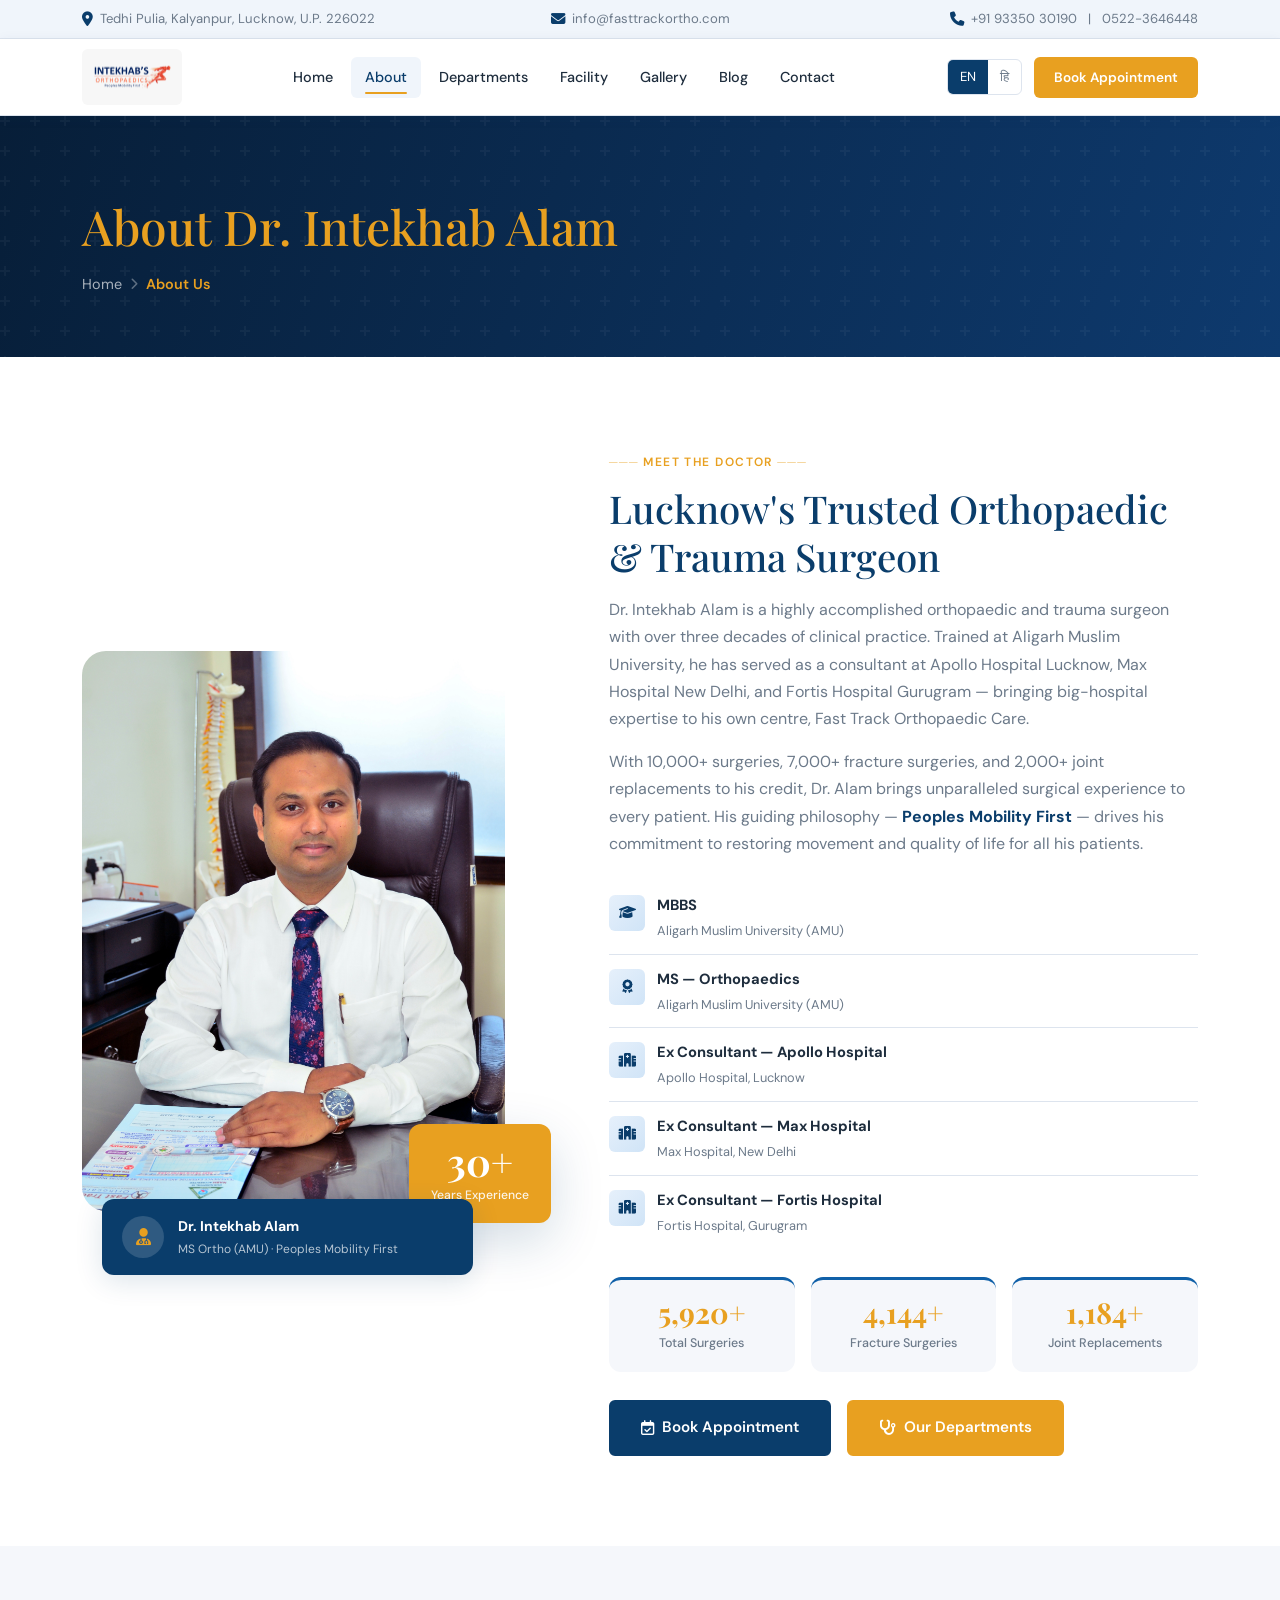
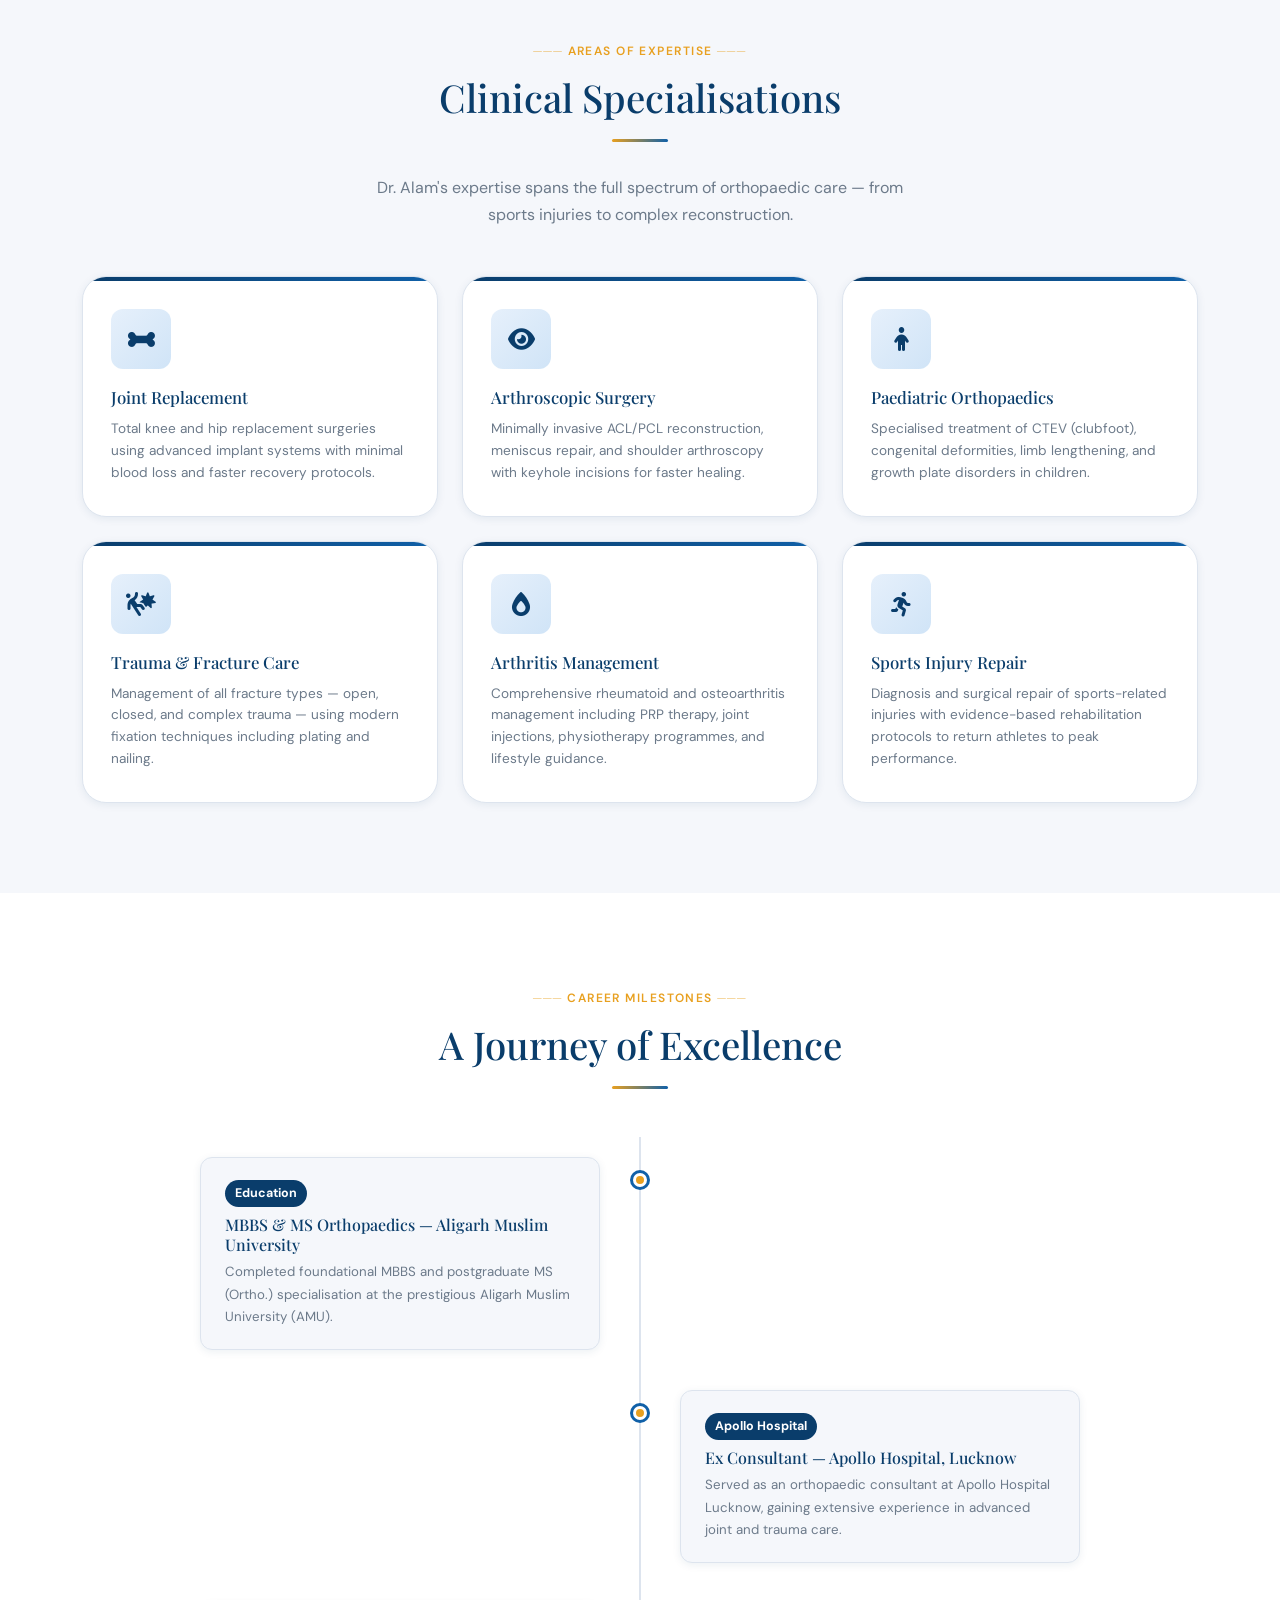
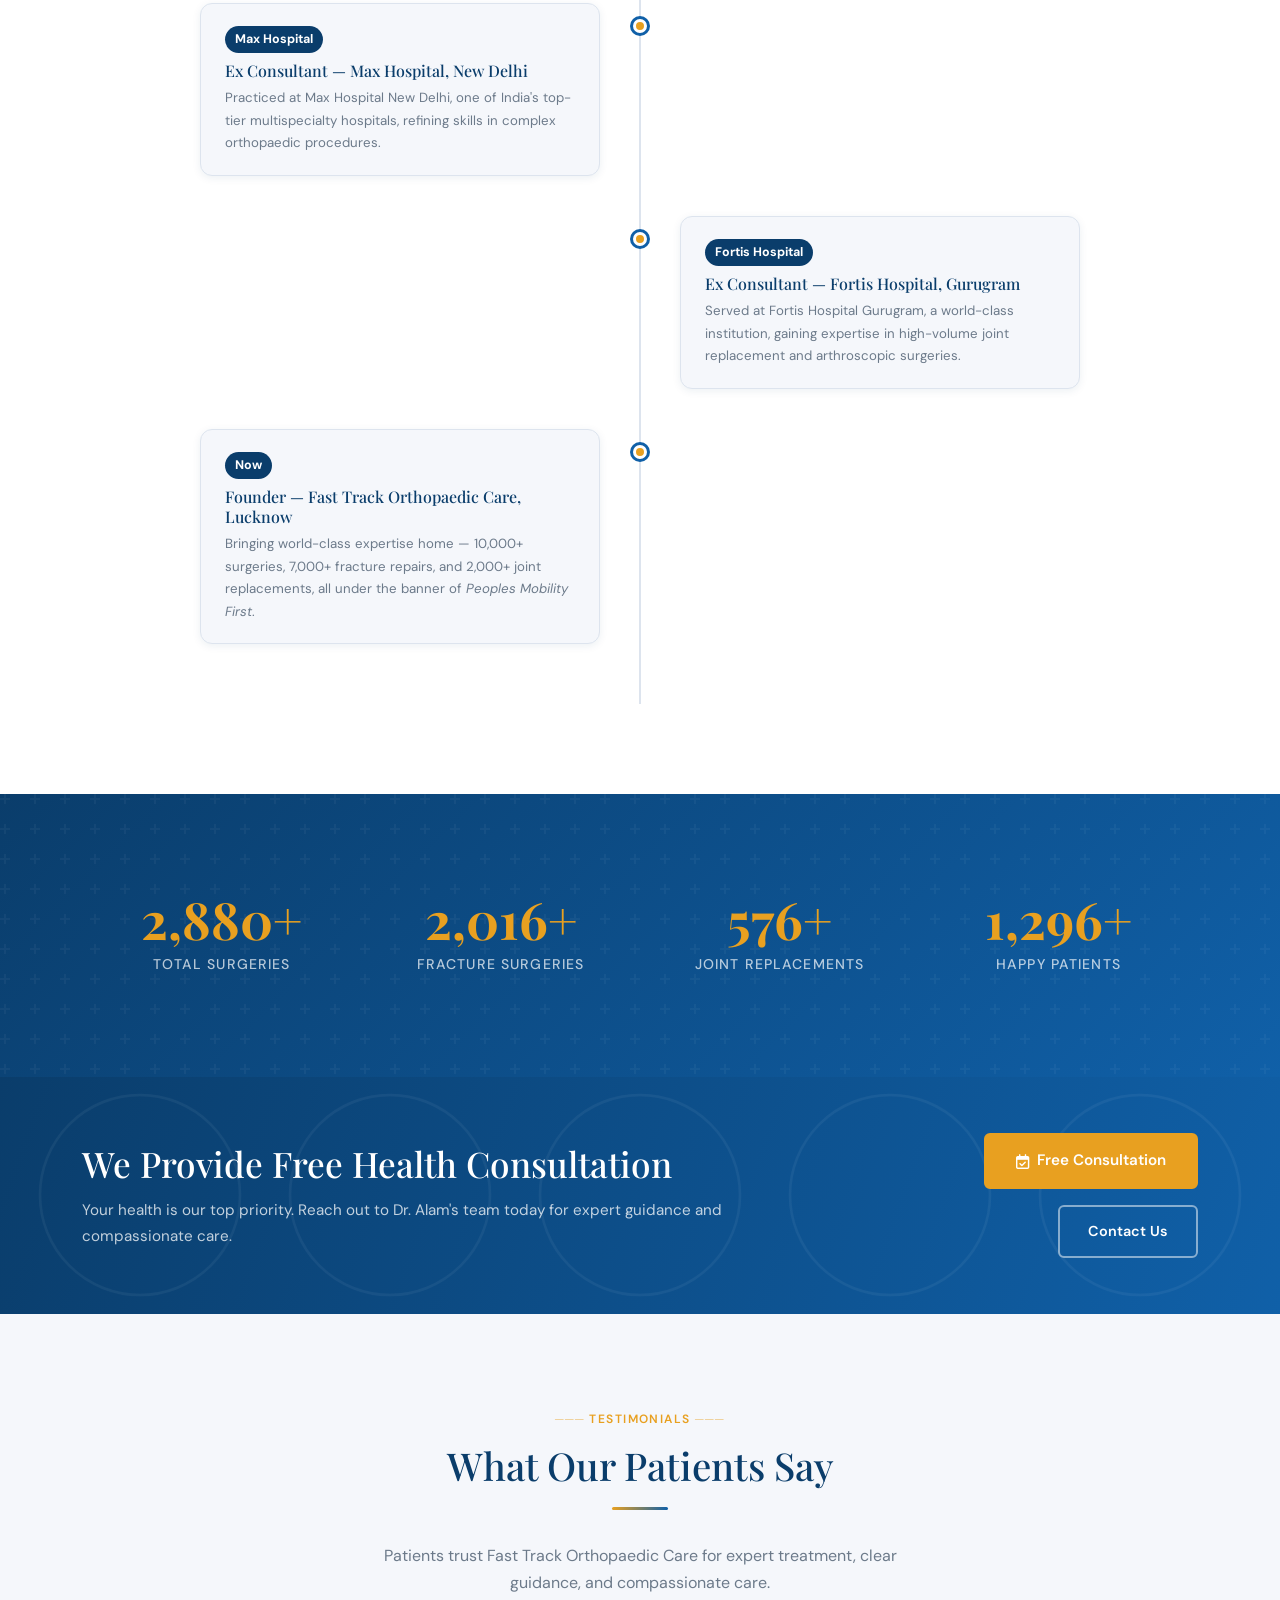
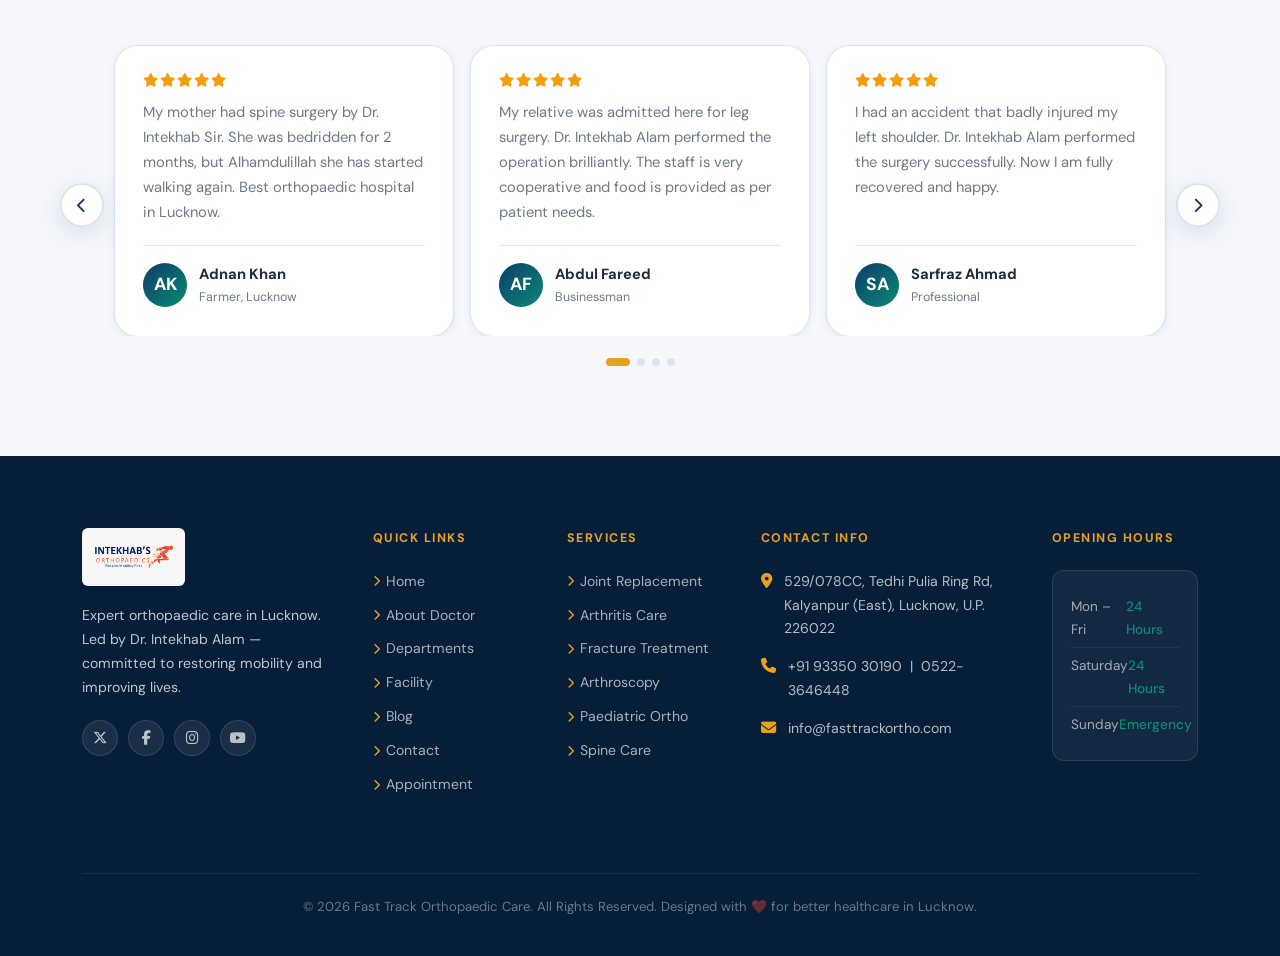
==== commit 974fe215: "gallary added" ====
--- a/about.html
+++ b/about.html
@@ -537,6 +537,8 @@
           <li><a href="about.html" class="active"><span class="en">About</span><span class="hi lang-hidden">हमारे बारे में</span></a></li>
           <li><a href="department.html"><span class="en">Departments</span><span class="hi lang-hidden">विभाग</span></a></li>
           <li><a href="pricing.html"><span class="en">Facility</span><span class="hi lang-hidden">सुविधा</span></a></li>
+          
+                    <li><a href="gallery.html"><span class="en">Gallery</span><span class="hi lang-hidden">गैलरी</span></a></li>
           <li><a href="blog.html"><span class="en">Blog</span><span class="hi lang-hidden">ब्लॉग</span></a></li>
           <li><a href="contact.html"><span class="en">Contact</span><span class="hi lang-hidden">संपर्क</span></a></li>
         </ul>
@@ -815,7 +817,7 @@
     <div class="container">
       <div class="row g-4 g-lg-5">
         <div class="col-lg-3 col-md-6">
-          <div class="footer-logo"><img src="img/fasttrack (17).jpeg" alt="Fast Track Orthopaedic Care" /></div>
+          <div class="footer-logo"><img src="images/logo/logoint.jpeg" alt="Fast Track Orthopaedic Care" /></div>
           <p class="footer-desc"><span class="en">Expert orthopaedic care in Lucknow. Led by Dr. Intekhab Alam — committed to restoring mobility and improving lives.</span><span class="hi lang-hidden">लखनऊ में विशेषज्ञ ऑर्थोपेडिक देखभाल। डॉ. इंतेखाब आलम के नेतृत्व में।</span></p>
           <div class="footer-social">
             <a href="#" aria-label="Twitter"><i class="fa-brands fa-x-twitter"></i></a>
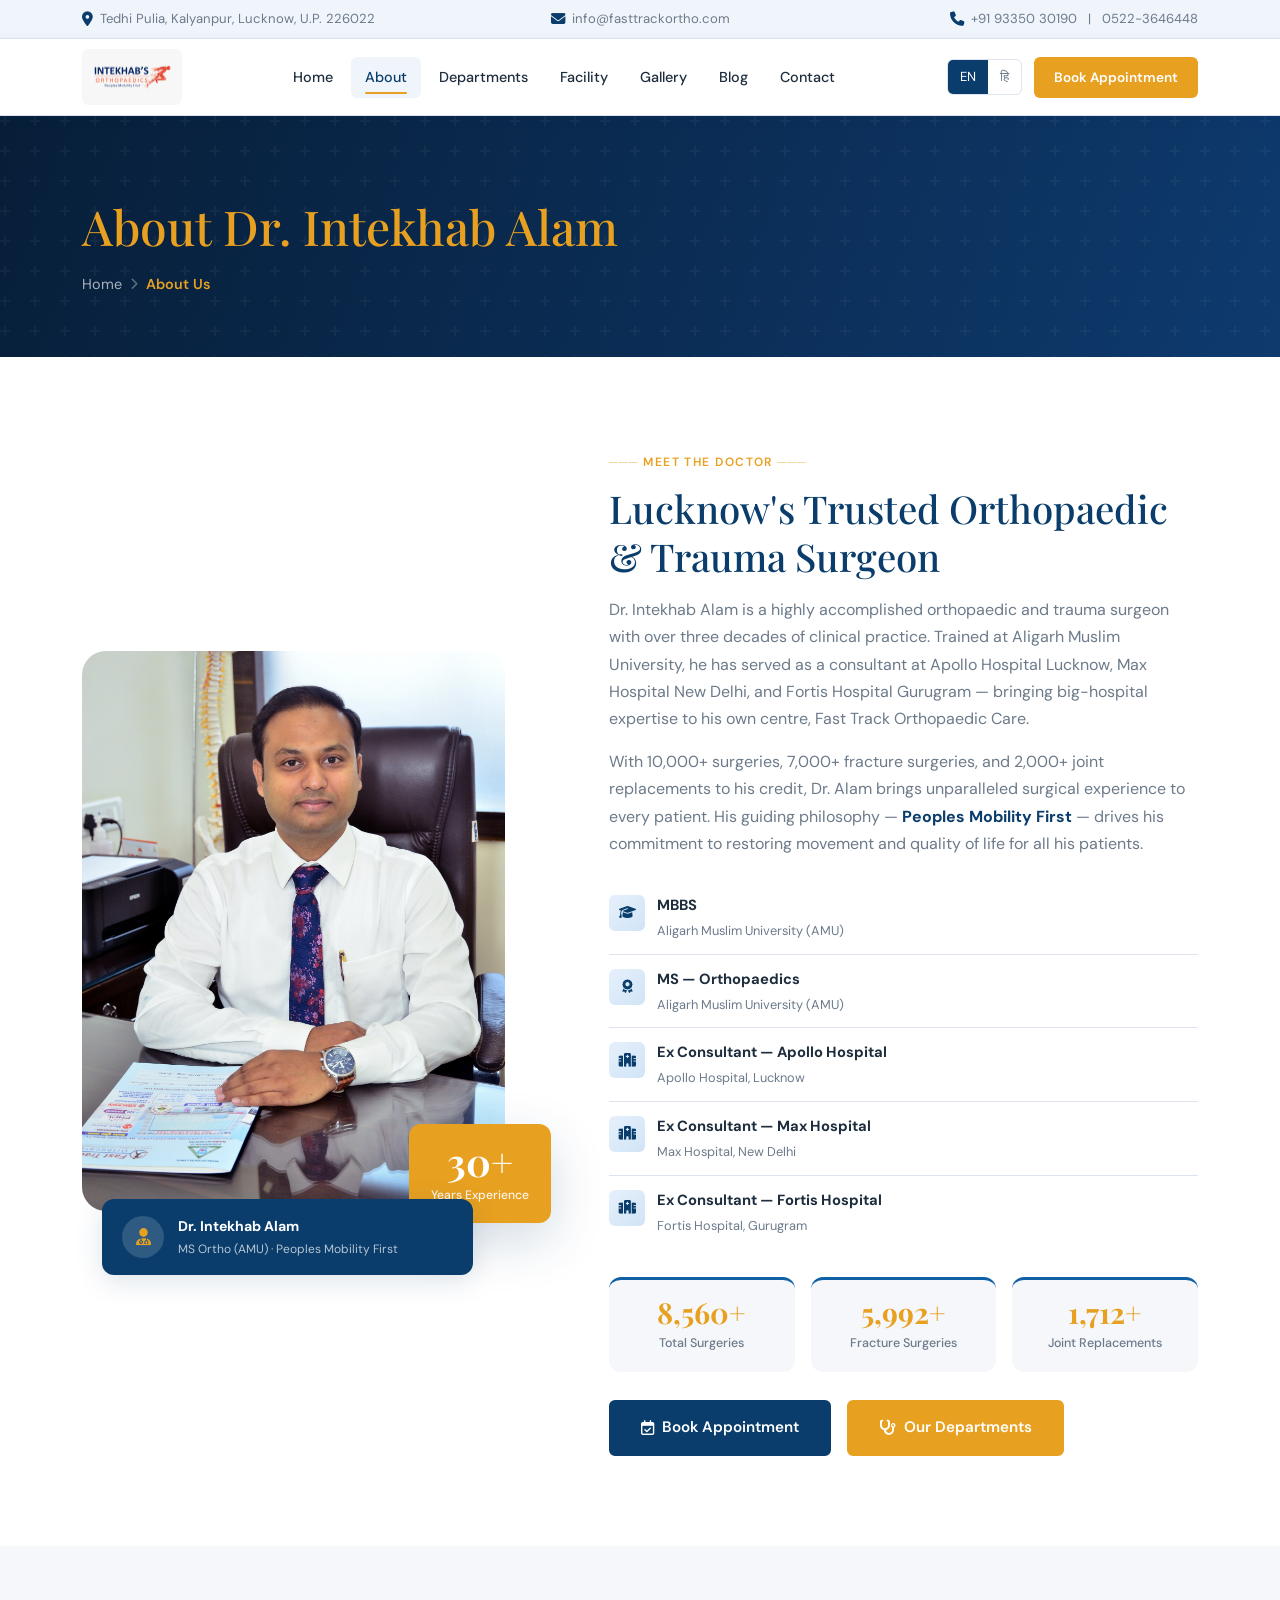
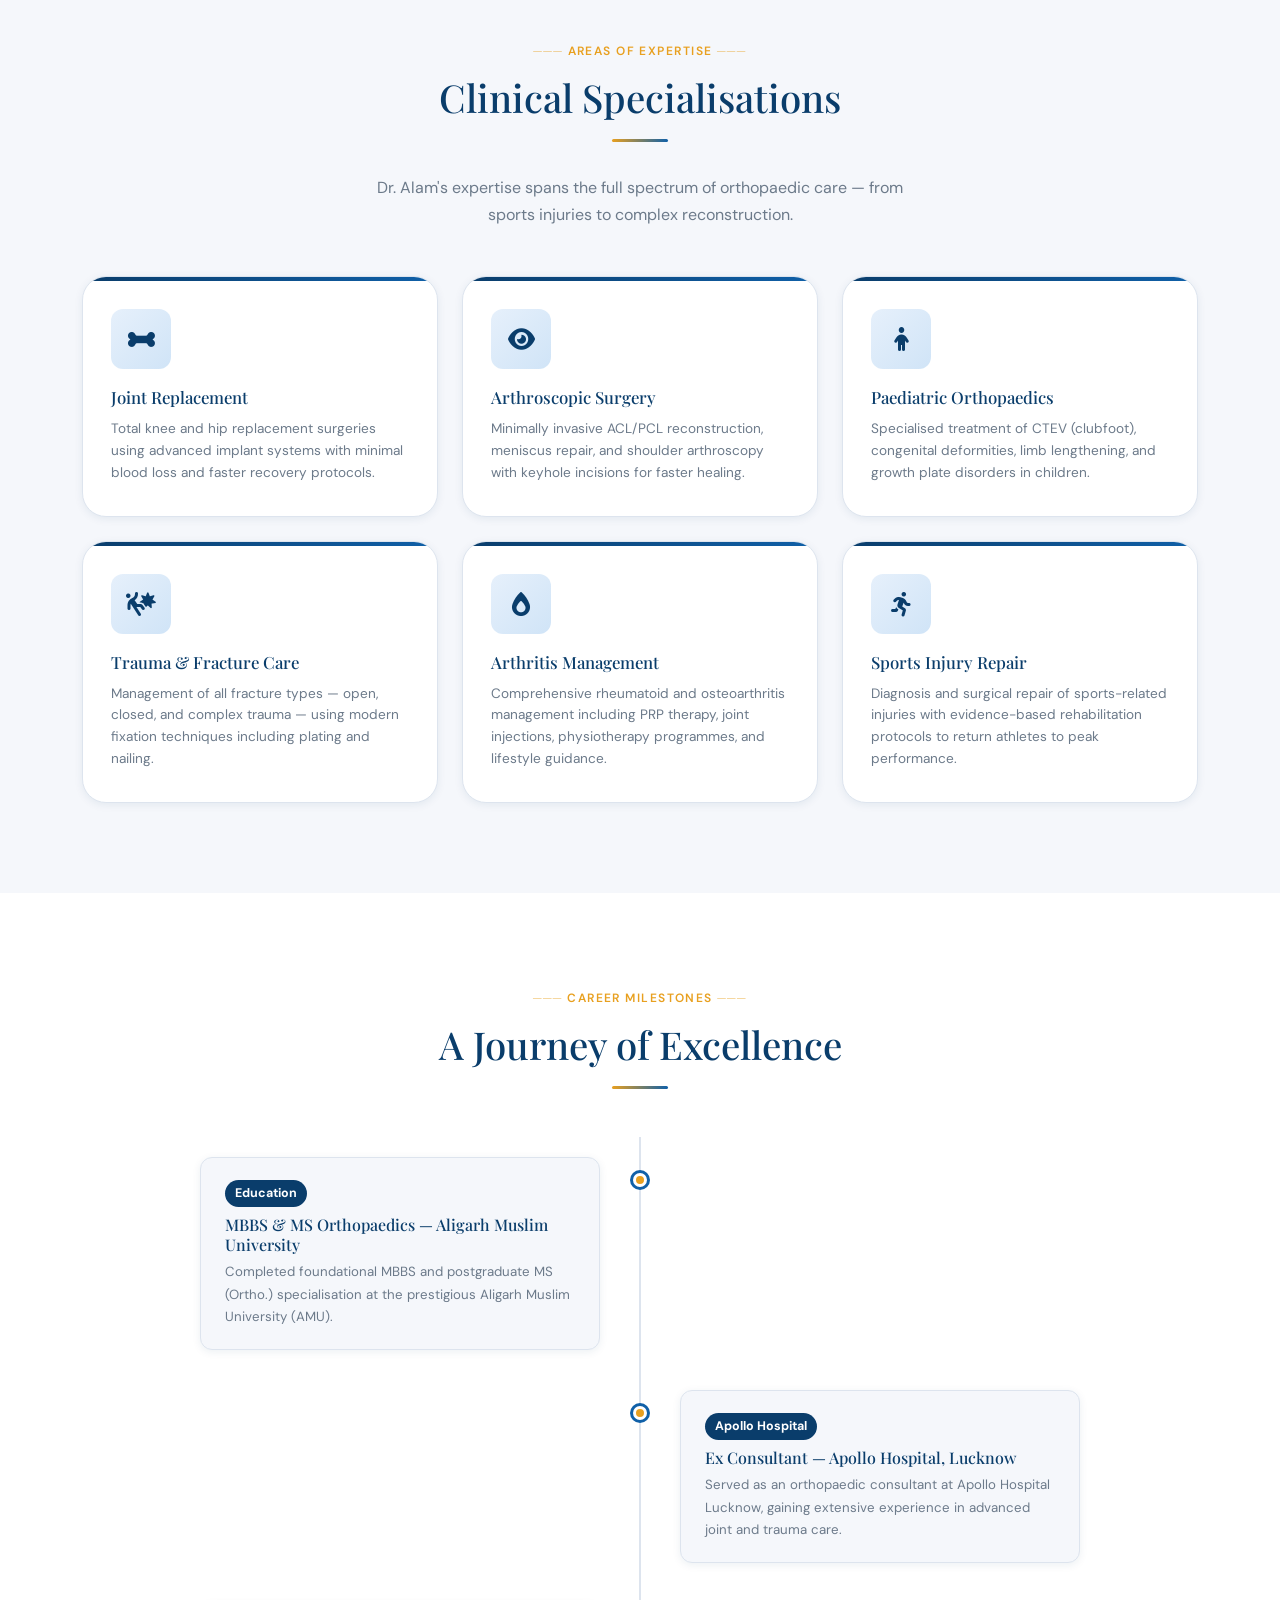
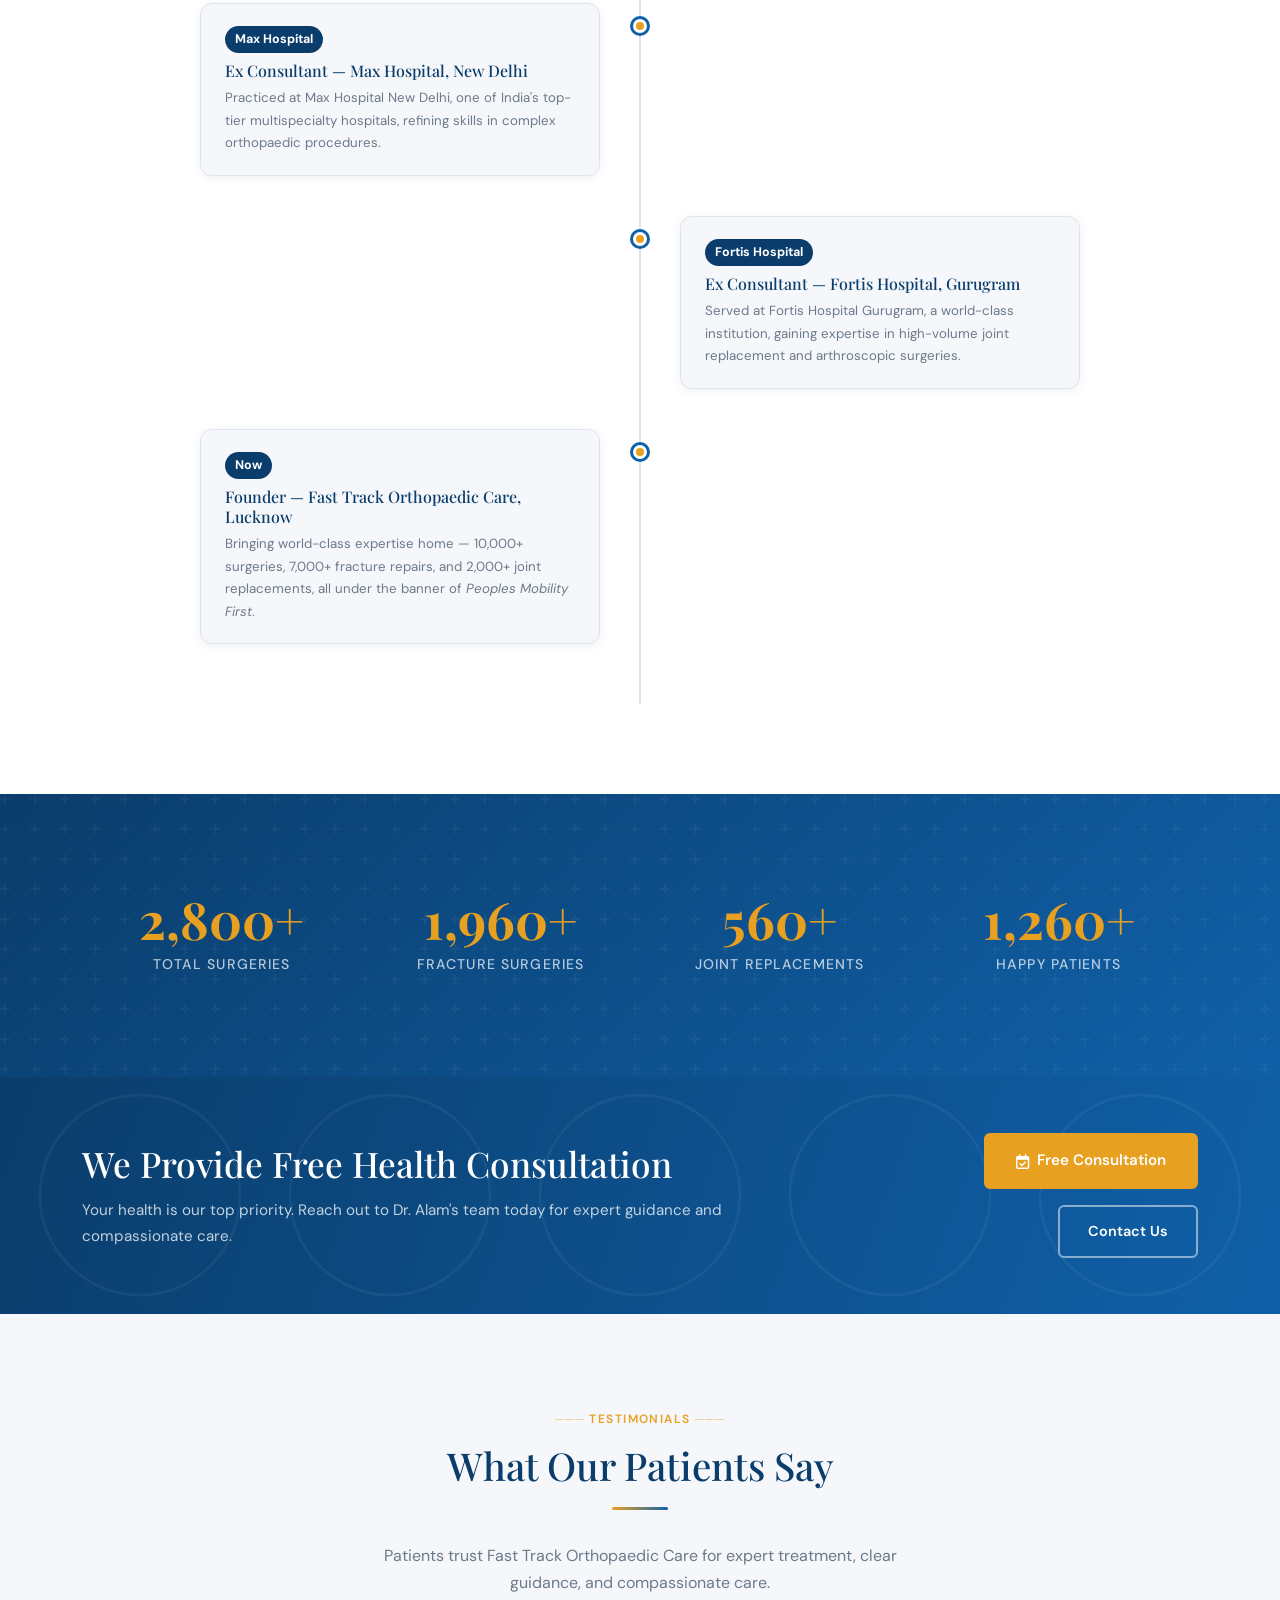
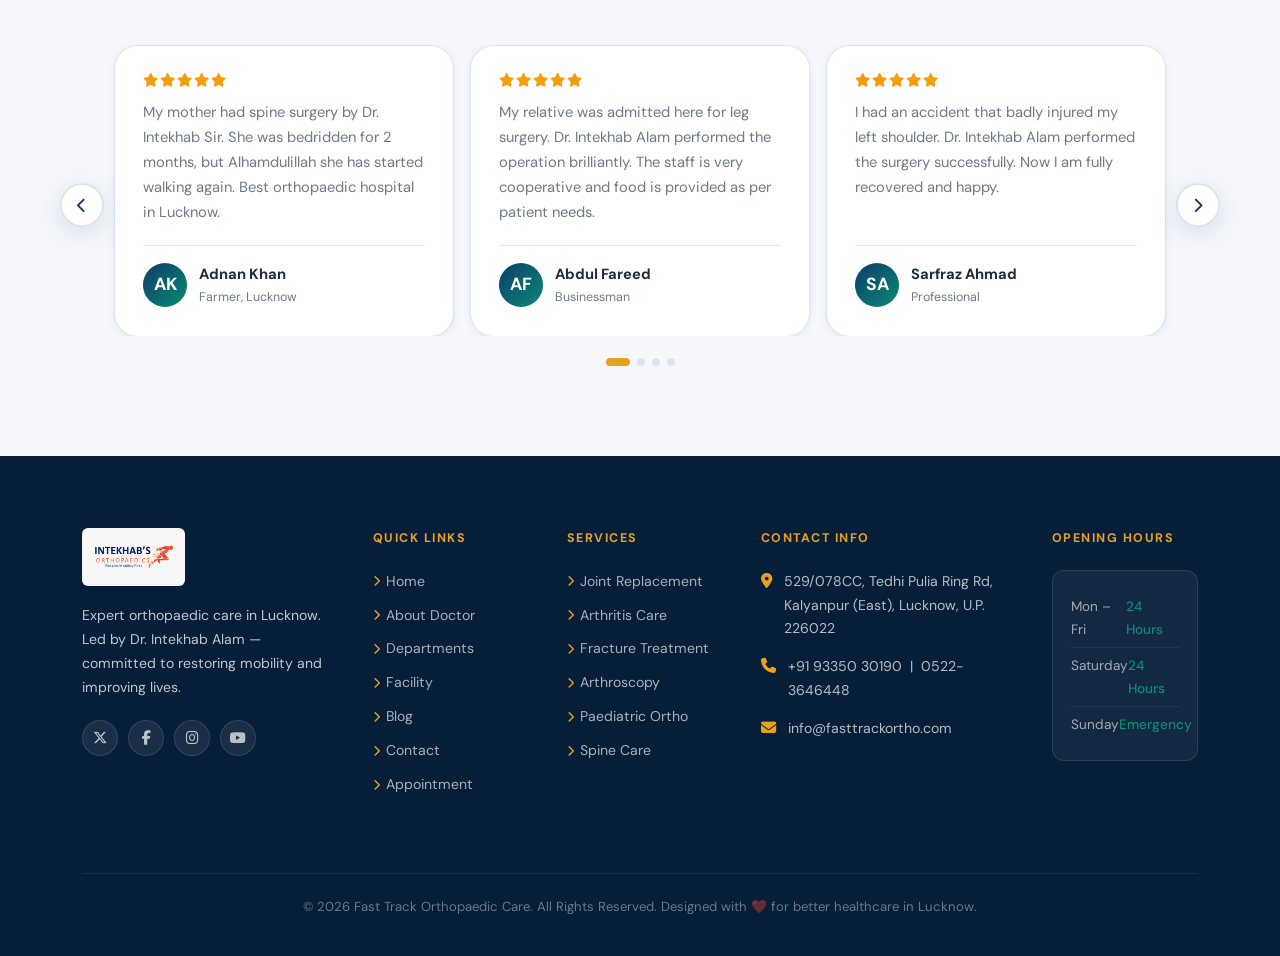
==== commit a8838abd: "index page update" ====
--- a/about.html
+++ b/about.html
@@ -529,8 +529,8 @@
     <div class="container">
       <div class="navbar-inner">
         <a href="index.html" class="nav-logo" aria-label="Fast Track Orthopaedic Care — Home">
-          <img src="images/logo/logoint.jpeg" alt="Orthopaedic Care Logo" class="logo-en" />
-          <img src="images/logo/logoint.jpeg" alt="Orthopaedic Care Logo Hindi" class="logo-hi" />
+          <img src="images/logo/logoint.jpeg" alt="Logo" class="logo-en" />
+          <img src="images/logo/logoint.jpeg" alt=" Logo Hindi" class="logo-hi" />
         </a>
         <ul class="nav-links" role="list">
           <li><a href="index.html"><span class="en">Home</span><span class="hi lang-hidden">होम</span></a></li>
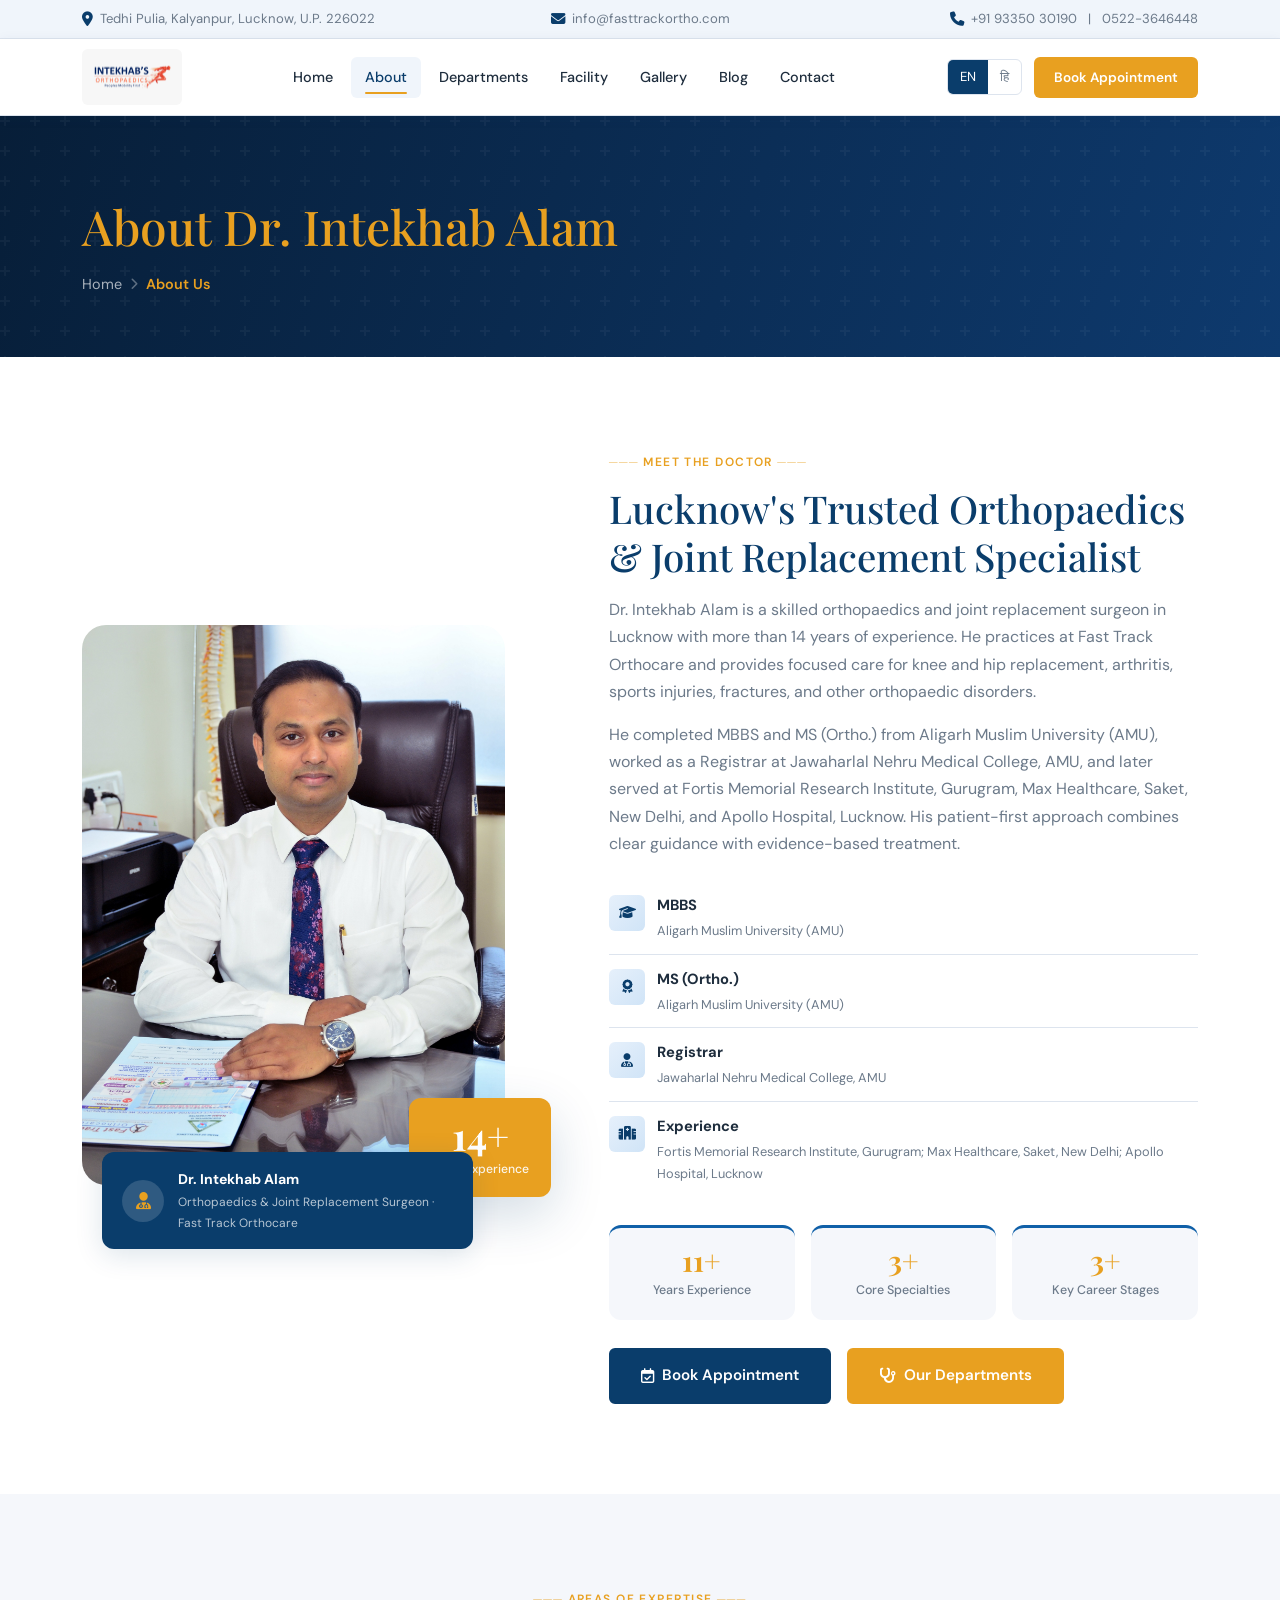
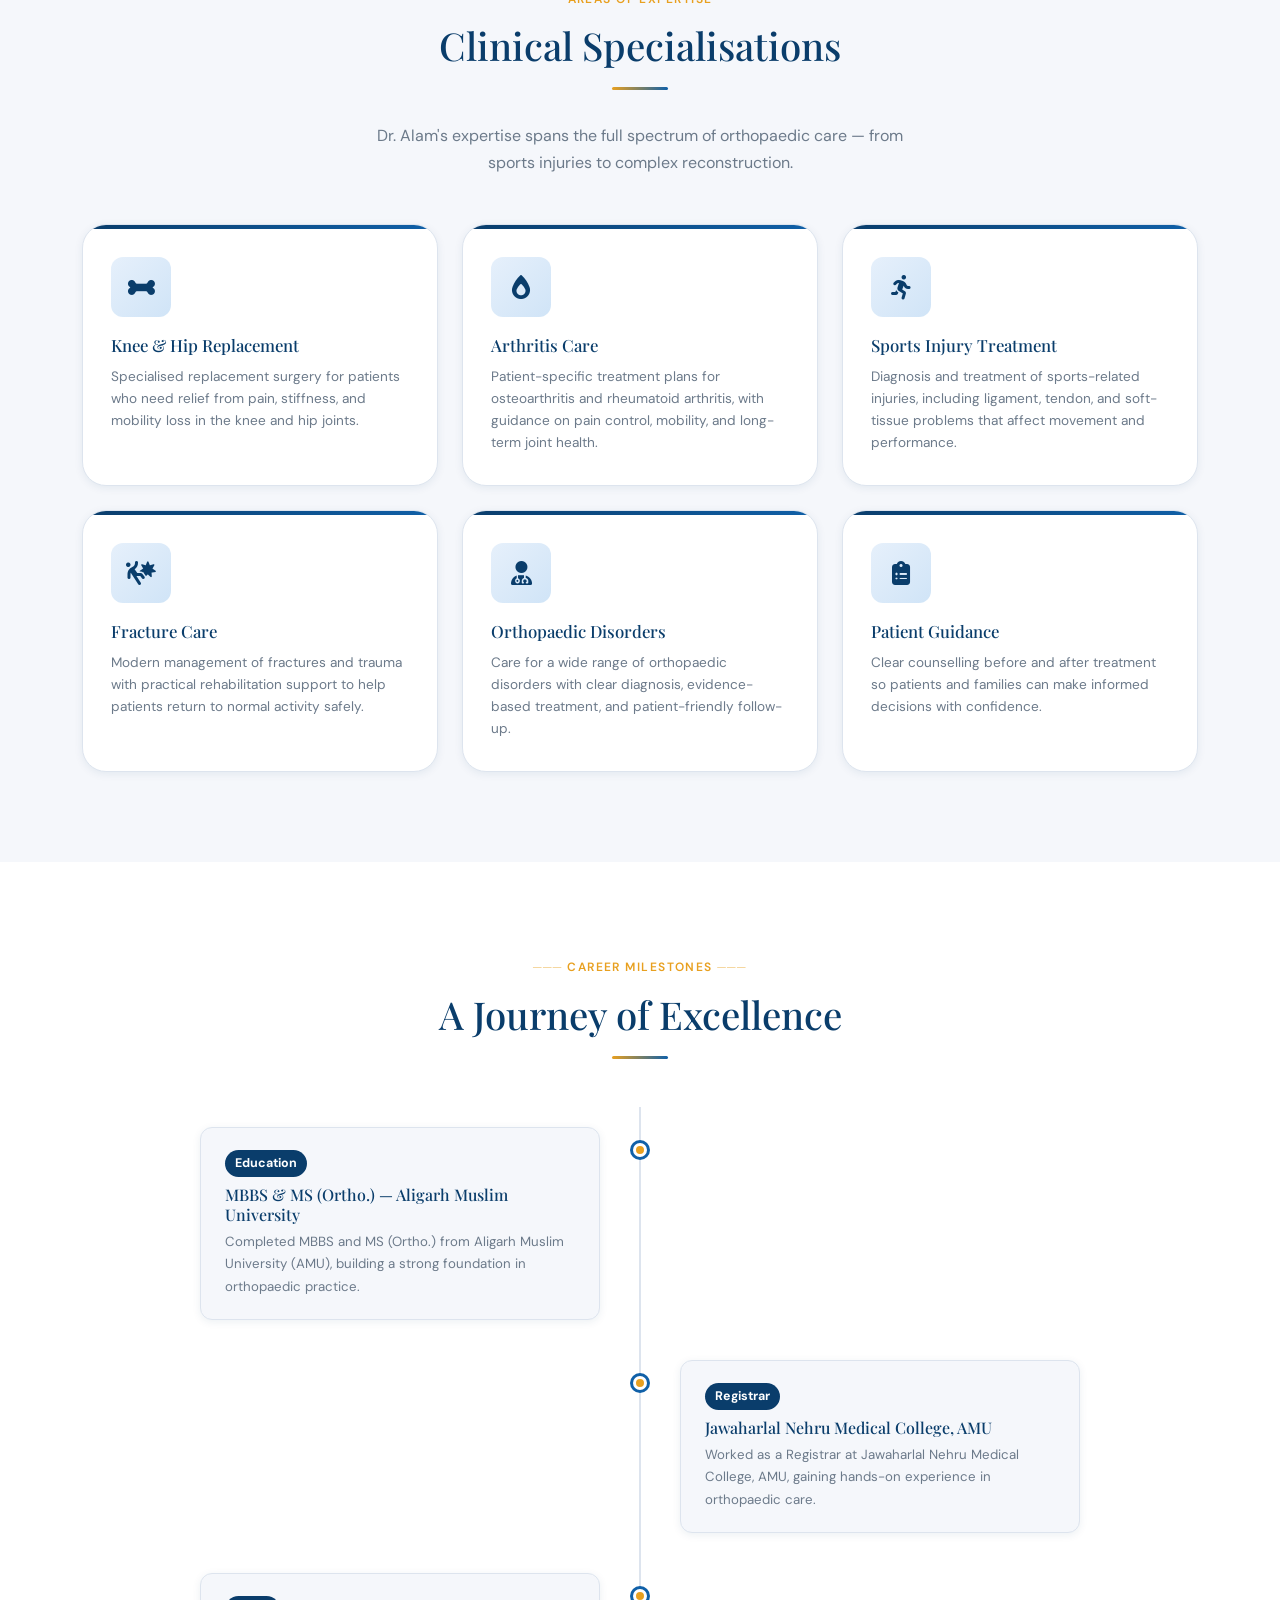
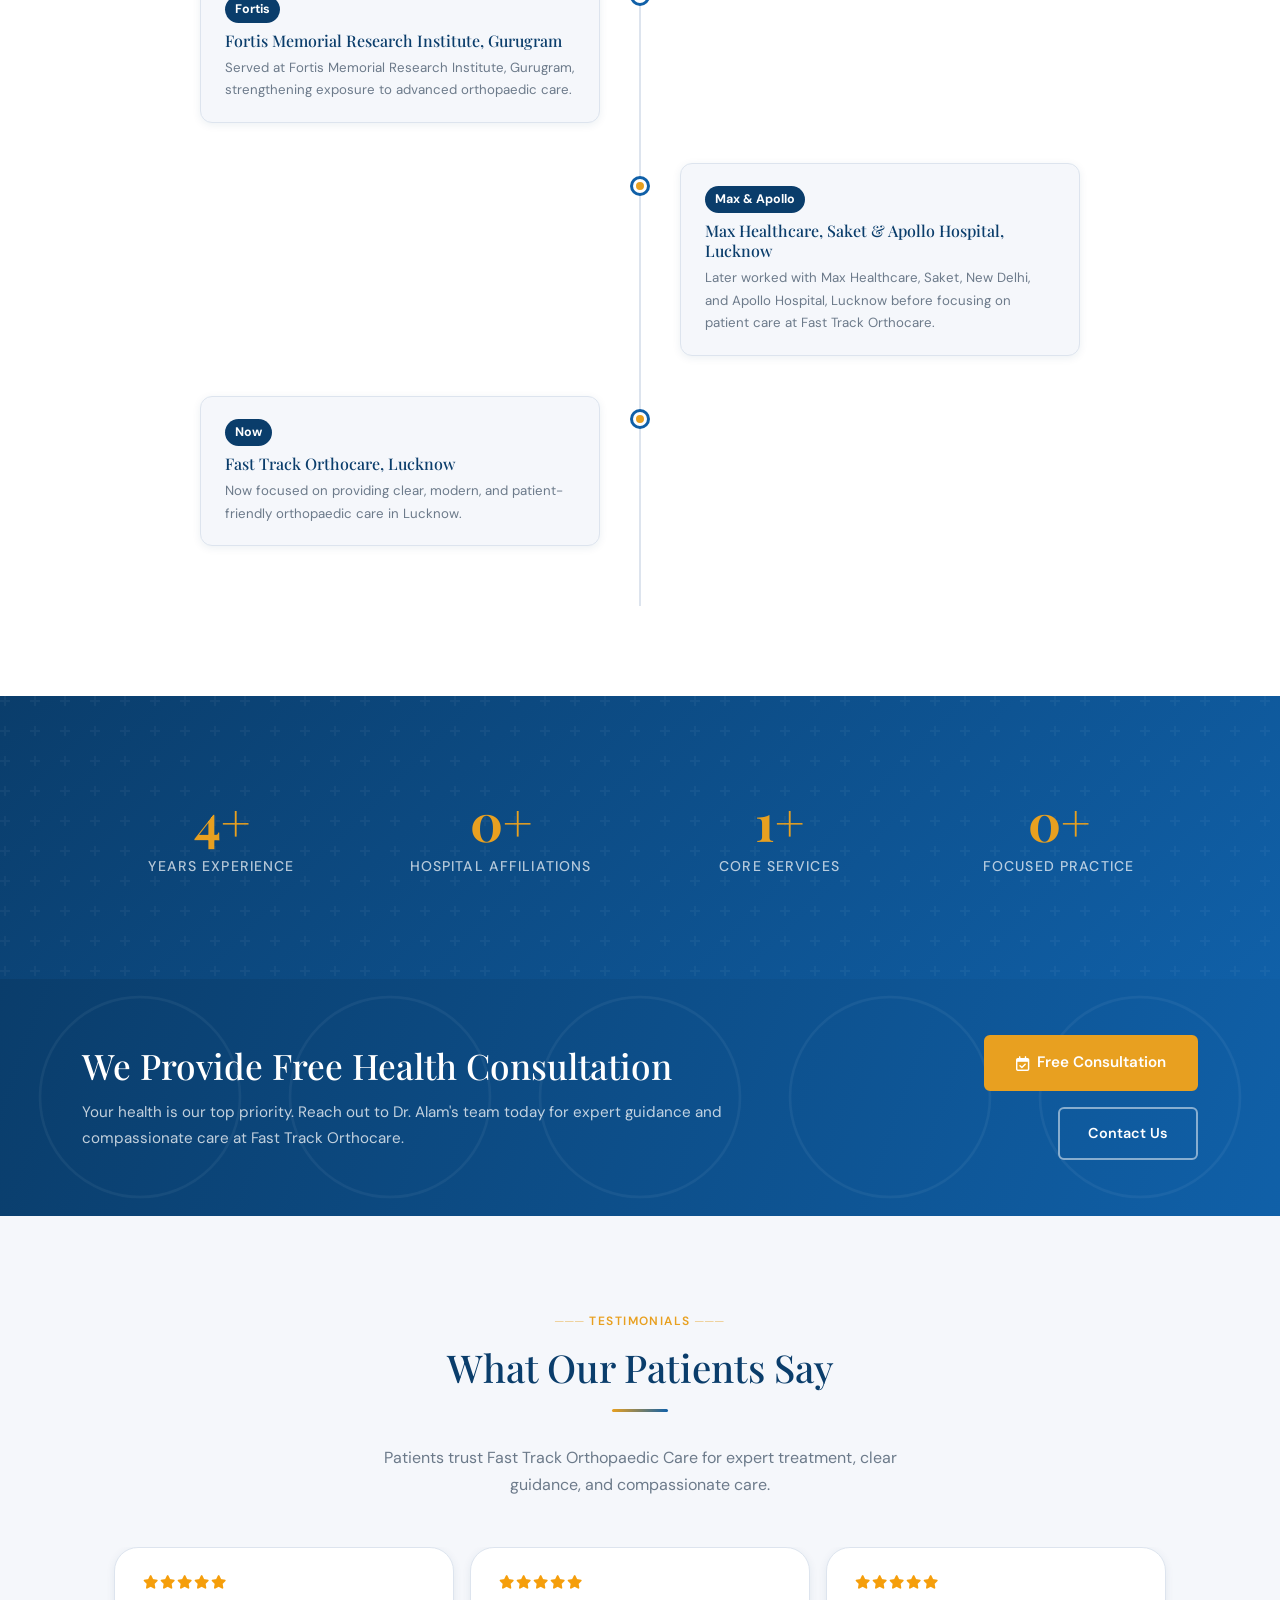
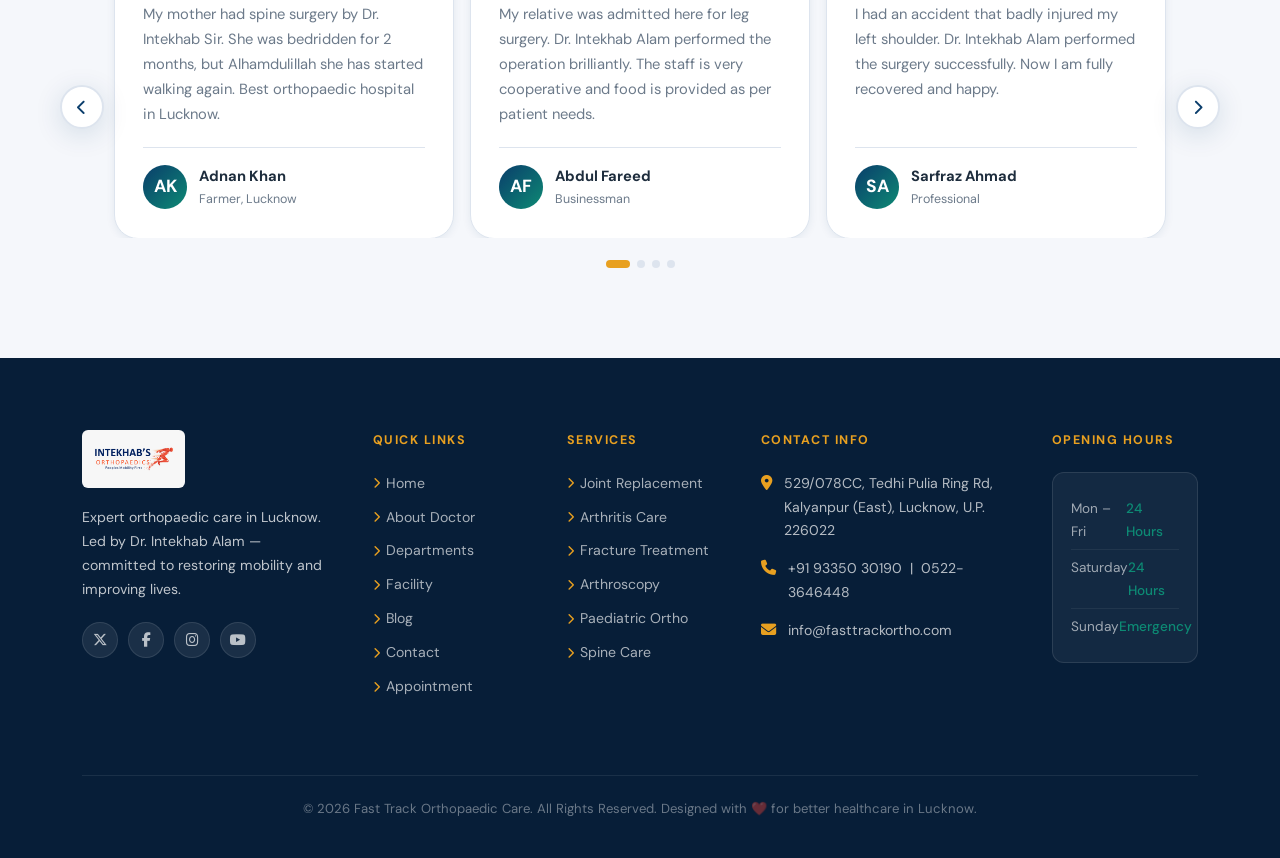
==== commit e8c8ec4e: "index page update" ====
--- a/about.html
+++ b/about.html
@@ -3,8 +3,8 @@
 <head>
   <meta charset="UTF-8" />
   <meta name="viewport" content="width=device-width, initial-scale=1.0" />
-  <meta name="description" content="About Dr. Intekhab Alam — MBBS, MS Ortho (AMU). Ex Consultant Apollo, Max & Fortis. 10,000+ surgeries. Lucknow's leading orthopaedic surgeon." />
-  <title>About Dr. Intekhab Alam | Fast Track Orthopaedic Care</title>
+  <meta name="description" content="About Dr. Intekhab Alam — orthopaedics and joint replacement surgeon in Lucknow with 14+ years of experience, MBBS and MS (Ortho.) from AMU, and experience at Fortis, Max, and Apollo." />
+  <title>About Dr. Intekhab Alam | Fast Track Orthocare</title>
 
   <!-- FONTS -->
   <link rel="preconnect" href="https://fonts.googleapis.com" />
@@ -598,14 +598,14 @@
           <div class="doctor-img-wrap" style="padding-right: 28px; padding-bottom: 40px;">
             <img src="images/doctor/intekhabalam.jpg" alt="Dr. Intekhab Alam — Orthopaedic Surgeon" loading="lazy" />
             <div class="doctor-badge">
-              <div class="num">30+</div>
+              <div class="num">14+</div>
               <div class="lbl"><span class="en">Years Experience</span><span class="hi lang-hidden">वर्ष अनुभव</span></div>
             </div>
             <div class="doctor-card-strip">
               <div class="dc-icon"><i class="fa-solid fa-user-doctor"></i></div>
               <div>
                 <div class="dc-name">Dr. Intekhab Alam</div>
-                <div class="dc-role"><span class="en">MS Ortho (AMU) · Peoples Mobility First</span><span class="hi lang-hidden">MS ऑर्थो (AMU) · पीपल्स मोबिलिटी फर्स्ट</span></div>
+                <div class="dc-role"><span class="en">Orthopaedics & Joint Replacement Surgeon · Fast Track Orthocare</span><span class="hi lang-hidden">ऑर्थोपेडिक्स और जॉइंट रिप्लेसमेंट सर्जन · Fast Track Orthocare</span></div>
               </div>
             </div>
           </div>
@@ -618,16 +618,16 @@
               <span class="hi lang-hidden">डॉक्टर से मिलें</span>
             </span>
             <h2 class="section-title">
-              <span class="en">Lucknow's Trusted Orthopaedic & Trauma Surgeon</span>
-              <span class="hi lang-hidden">लखनऊ के विश्वसनीय ऑर्थोपेडिक और ट्रॉमा सर्जन</span>
+              <span class="en">Lucknow's Trusted Orthopaedics & Joint Replacement Specialist</span>
+              <span class="hi lang-hidden">लखनऊ के विश्वसनीय ऑर्थोपेडिक्स और जॉइंट रिप्लेसमेंट विशेषज्ञ</span>
             </h2>
             <p style="color:var(--clr-text-muted); margin-bottom: 16px;">
-              <span class="en">Dr. Intekhab Alam is a highly accomplished orthopaedic and trauma surgeon with over three decades of clinical practice. Trained at Aligarh Muslim University, he has served as a consultant at Apollo Hospital Lucknow, Max Hospital New Delhi, and Fortis Hospital Gurugram — bringing big-hospital expertise to his own centre, Fast Track Orthopaedic Care.</span>
-              <span class="hi lang-hidden">डॉ. इंतेखाब आलम अलीगढ़ मुस्लिम यूनिवर्सिटी से प्रशिक्षित एक अत्यंत कुशल ऑर्थोपेडिक और ट्रॉमा सर्जन हैं। वे अपोलो हॉस्पिटल लखनऊ, मैक्स हॉस्पिटल नई दिल्ली और फोर्टिस हॉस्पिटल गुरुग्राम में कंसल्टेंट रह चुके हैं।</span>
+              <span class="en">Dr. Intekhab Alam is a skilled orthopaedics and joint replacement surgeon in Lucknow with more than 14 years of experience. He practices at Fast Track Orthocare and provides focused care for knee and hip replacement, arthritis, sports injuries, fractures, and other orthopaedic disorders.</span>
+              <span class="hi lang-hidden">डॉ. इंतेखाब आलम लखनऊ में 14+ वर्षों के अनुभव वाले ऑर्थोपेडिक्स और जॉइंट रिप्लेसमेंट सर्जन हैं। वे Fast Track Orthocare में सेवाएँ देते हैं और घुटने, कूल्हे के प्रत्यारोपण, गठिया, खेल चोटों, फ्रैक्चर और अन्य ऑर्थोपेडिक समस्याओं का उपचार करते हैं।</span>
             </p>
             <p style="color:var(--clr-text-muted); margin-bottom: 24px;">
-              <span class="en">With 10,000+ surgeries, 7,000+ fracture surgeries, and 2,000+ joint replacements to his credit, Dr. Alam brings unparalleled surgical experience to every patient. His guiding philosophy — <strong style="color:var(--clr-primary);">Peoples Mobility First</strong> — drives his commitment to restoring movement and quality of life for all his patients.</span>
-              <span class="hi lang-hidden">10,000+ सर्जरी, 7,000+ फ्रैक्चर सर्जरी और 2,000+ जॉइंट रिप्लेसमेंट के साथ, डॉ. आलम हर मरीज को अद्वितीय सर्जिकल अनुभव प्रदान करते हैं। उनका मूल दर्शन — <strong style="color:var(--clr-white);">पीपल्स मोबिलिटी फर्स्ट</strong> — उनकी प्रतिबद्धता को दर्शाता है।</span>
+              <span class="en">He completed MBBS and MS (Ortho.) from Aligarh Muslim University (AMU), worked as a Registrar at Jawaharlal Nehru Medical College, AMU, and later served at Fortis Memorial Research Institute, Gurugram, Max Healthcare, Saket, New Delhi, and Apollo Hospital, Lucknow. His patient-first approach combines clear guidance with evidence-based treatment.</span>
+              <span class="hi lang-hidden">उन्होंने अलीगढ़ मुस्लिम यूनिवर्सिटी (AMU) से MBBS और MS (Ortho.) किया, Jawaharlal Nehru Medical College, AMU में Registrar के रूप में कार्य किया, और बाद में Fortis Memorial Research Institute, Gurugram, Max Healthcare, Saket, New Delhi, तथा Apollo Hospital, Lucknow में सेवा दी।</span>
             </p>
             <!-- Qualifications -->
             <ul class="qual-list">
@@ -637,26 +637,22 @@
               </li>
               <li>
                 <div class="q-icon"><i class="fa-solid fa-award"></i></div>
-                <div class="q-body"><div class="q-title">MS — Orthopaedics</div><div class="q-meta"><span class="en">Aligarh Muslim University (AMU)</span><span class="hi lang-hidden">अलीगढ़ मुस्लिम यूनिवर्सिटी (AMU)</span></div></div>
+                <div class="q-body"><div class="q-title">MS (Ortho.)</div><div class="q-meta"><span class="en">Aligarh Muslim University (AMU)</span><span class="hi lang-hidden">अलीगढ़ मुस्लिम यूनिवर्सिटी (AMU)</span></div></div>
+              </li>
+              <li>
+                <div class="q-icon"><i class="fa-solid fa-user-doctor"></i></div>
+                <div class="q-body"><div class="q-title"><span class="en">Registrar</span><span class="hi lang-hidden">रजिस्ट्रार</span></div><div class="q-meta"><span class="en">Jawaharlal Nehru Medical College, AMU</span><span class="hi lang-hidden">जवाहरलाल नेहरू मेडिकल कॉलेज, AMU</span></div></div>
               </li>
               <li>
                 <div class="q-icon"><i class="fa-solid fa-hospital"></i></div>
-                <div class="q-body"><div class="q-title"><span class="en">Ex Consultant — Apollo Hospital</span><span class="hi lang-hidden">पूर्व परामर्शदाता — अपोलो हॉस्पिटल</span></div><div class="q-meta"><span class="en">Apollo Hospital, Lucknow</span><span class="hi lang-hidden">अपोलो हॉस्पिटल, लखनऊ</span></div></div>
-              </li>
-              <li>
-                <div class="q-icon"><i class="fa-solid fa-hospital"></i></div>
-                <div class="q-body"><div class="q-title"><span class="en">Ex Consultant — Max Hospital</span><span class="hi lang-hidden">पूर्व परामर्शदाता — मैक्स हॉस्पिटल</span></div><div class="q-meta"><span class="en">Max Hospital, New Delhi</span><span class="hi lang-hidden">मैक्स हॉस्पिटल, नई दिल्ली</span></div></div>
-              </li>
-              <li>
-                <div class="q-icon"><i class="fa-solid fa-hospital"></i></div>
-                <div class="q-body"><div class="q-title"><span class="en">Ex Consultant — Fortis Hospital</span><span class="hi lang-hidden">पूर्व परामर्शदाता — फोर्टिस हॉस्पिटल</span></div><div class="q-meta"><span class="en">Fortis Hospital, Gurugram</span><span class="hi lang-hidden">फोर्टिस हॉस्पिटल, गुरुग्राम</span></div></div>
+                <div class="q-body"><div class="q-title"><span class="en">Experience</span><span class="hi lang-hidden">अनुभव</span></div><div class="q-meta"><span class="en">Fortis Memorial Research Institute, Gurugram; Max Healthcare, Saket, New Delhi; Apollo Hospital, Lucknow</span><span class="hi lang-hidden">फोर्टिस मेमोरियल रिसर्च इंस्टीट्यूट, गुरुग्राम; मैक्स हेल्थकेयर, साकेत, नई दिल्ली; अपोलो हॉस्पिटल, लखनऊ</span></div></div>
               </li>
             </ul>
             <!-- Mini Stats -->
             <div class="mini-stats">
-              <div class="mini-stat"><div class="ms-num"><span class="counter" data-target="10000">0</span><span>+</span></div><div class="ms-label"><span class="en">Total Surgeries</span><span class="hi lang-hidden">कुल सर्जरी</span></div></div>
-              <div class="mini-stat"><div class="ms-num"><span class="counter" data-target="7000">0</span><span>+</span></div><div class="ms-label"><span class="en">Fracture Surgeries</span><span class="hi lang-hidden">फ्रैक्चर सर्जरी</span></div></div>
-              <div class="mini-stat"><div class="ms-num"><span class="counter" data-target="2000">0</span><span>+</span></div><div class="ms-label"><span class="en">Joint Replacements</span><span class="hi lang-hidden">जॉइंट रिप्लेसमेंट</span></div></div>
+              <div class="mini-stat"><div class="ms-num"><span class="counter" data-target="14">0</span><span>+</span></div><div class="ms-label"><span class="en">Years Experience</span><span class="hi lang-hidden">वर्ष अनुभव</span></div></div>
+              <div class="mini-stat"><div class="ms-num"><span class="counter" data-target="4">0</span><span>+</span></div><div class="ms-label"><span class="en">Core Specialties</span><span class="hi lang-hidden">मुख्य विशेषज्ञताएं</span></div></div>
+              <div class="mini-stat"><div class="ms-num"><span class="counter" data-target="5">0</span><span>+</span></div><div class="ms-label"><span class="en">Key Career Stages</span><span class="hi lang-hidden">मुख्य करियर चरण</span></div></div>
             </div>
             <div class="d-flex gap-3 flex-wrap mt-2">
               <a href="appointment.html" class="btn-primary-custom"><i class="fa-regular fa-calendar-check"></i><span class="en">Book Appointment</span><span class="hi lang-hidden">अपॉइंटमेंट लें</span></a>
@@ -678,12 +674,12 @@
         <p class="section-sub"><span class="en">Dr. Alam's expertise spans the full spectrum of orthopaedic care — from sports injuries to complex reconstruction.</span><span class="hi lang-hidden">डॉ. आलम की विशेषज्ञता ऑर्थोपेडिक देखभाल के पूर्ण स्पेक्ट्रम तक फैली है।</span></p>
       </div>
       <div class="row g-4">
-        <div class="col-lg-4 col-md-6" data-aos="fade-up" data-aos-delay="0"><div class="specialty-card"><div class="spec-icon-wrap"><i class="fa-solid fa-bone"></i></div><h4><span class="en">Joint Replacement</span><span class="hi lang-hidden">जॉइंट रिप्लेसमेंट</span></h4><p><span class="en">Total knee and hip replacement surgeries using advanced implant systems with minimal blood loss and faster recovery protocols.</span><span class="hi lang-hidden">उन्नत इम्प्लांट सिस्टम का उपयोग करके टोटल नी और हिप रिप्लेसमेंट सर्जरी।</span></p></div></div>
-        <div class="col-lg-4 col-md-6" data-aos="fade-up" data-aos-delay="80"><div class="specialty-card"><div class="spec-icon-wrap"><i class="fa-solid fa-eye"></i></div><h4><span class="en">Arthroscopic Surgery</span><span class="hi lang-hidden">आर्थ्रोस्कोपिक सर्जरी</span></h4><p><span class="en">Minimally invasive ACL/PCL reconstruction, meniscus repair, and shoulder arthroscopy with keyhole incisions for faster healing.</span><span class="hi lang-hidden">ACL/PCL पुनर्निर्माण, मेनिस्कस रिपेयर और शोल्डर आर्थ्रोस्कोपी।</span></p></div></div>
-        <div class="col-lg-4 col-md-6" data-aos="fade-up" data-aos-delay="160"><div class="specialty-card"><div class="spec-icon-wrap"><i class="fa-solid fa-child"></i></div><h4><span class="en">Paediatric Orthopaedics</span><span class="hi lang-hidden">बाल ऑर्थोपेडिक</span></h4><p><span class="en">Specialised treatment of CTEV (clubfoot), congenital deformities, limb lengthening, and growth plate disorders in children.</span><span class="hi lang-hidden">CTEV, जन्मजात विकृतियों, अंग लंबाई और ग्रोथ प्लेट विकारों का उपचार।</span></p></div></div>
-        <div class="col-lg-4 col-md-6" data-aos="fade-up" data-aos-delay="0"><div class="specialty-card"><div class="spec-icon-wrap"><i class="fa-solid fa-person-falling-burst"></i></div><h4><span class="en">Trauma & Fracture Care</span><span class="hi lang-hidden">ट्रॉमा और फ्रैक्चर देखभाल</span></h4><p><span class="en">Management of all fracture types — open, closed, and complex trauma — using modern fixation techniques including plating and nailing.</span><span class="hi lang-hidden">सभी प्रकार के फ्रैक्चर का प्रबंधन — खुले, बंद और जटिल ट्रॉमा।</span></p></div></div>
-        <div class="col-lg-4 col-md-6" data-aos="fade-up" data-aos-delay="80"><div class="specialty-card"><div class="spec-icon-wrap"><i class="fa-solid fa-fire-flame-simple"></i></div><h4><span class="en">Arthritis Management</span><span class="hi lang-hidden">गठिया प्रबंधन</span></h4><p><span class="en">Comprehensive rheumatoid and osteoarthritis management including PRP therapy, joint injections, physiotherapy programmes, and lifestyle guidance.</span><span class="hi lang-hidden">रूमेटाइड और ऑस्टियोआर्थराइटिस का व्यापक प्रबंधन।</span></p></div></div>
-        <div class="col-lg-4 col-md-6" data-aos="fade-up" data-aos-delay="160"><div class="specialty-card"><div class="spec-icon-wrap"><i class="fa-solid fa-running"></i></div><h4><span class="en">Sports Injury Repair</span><span class="hi lang-hidden">खेल चोट मरम्मत</span></h4><p><span class="en">Diagnosis and surgical repair of sports-related injuries with evidence-based rehabilitation protocols to return athletes to peak performance.</span><span class="hi lang-hidden">खेल-संबंधी चोटों का निदान और सर्जिकल मरम्मत।</span></p></div></div>
+        <div class="col-lg-4 col-md-6" data-aos="fade-up" data-aos-delay="0"><div class="specialty-card"><div class="spec-icon-wrap"><i class="fa-solid fa-bone"></i></div><h4><span class="en">Knee & Hip Replacement</span><span class="hi lang-hidden">घुटना और कूल्हा प्रत्यारोपण</span></h4><p><span class="en">Specialised replacement surgery for patients who need relief from pain, stiffness, and mobility loss in the knee and hip joints.</span><span class="hi lang-hidden">घुटने और कूल्हे के जोड़ों में दर्द, जकड़न और चलने में परेशानी के लिए विशेष सर्जरी।</span></p></div></div>
+        <div class="col-lg-4 col-md-6" data-aos="fade-up" data-aos-delay="80"><div class="specialty-card"><div class="spec-icon-wrap"><i class="fa-solid fa-fire-flame-simple"></i></div><h4><span class="en">Arthritis Care</span><span class="hi lang-hidden">गठिया देखभाल</span></h4><p><span class="en">Patient-specific treatment plans for osteoarthritis and rheumatoid arthritis, with guidance on pain control, mobility, and long-term joint health.</span><span class="hi lang-hidden">ऑस्टियोआर्थराइटिस और रूमेटाइड आर्थराइटिस के लिए मरीज-विशेष उपचार योजना।</span></p></div></div>
+        <div class="col-lg-4 col-md-6" data-aos="fade-up" data-aos-delay="160"><div class="specialty-card"><div class="spec-icon-wrap"><i class="fa-solid fa-running"></i></div><h4><span class="en">Sports Injury Treatment</span><span class="hi lang-hidden">खेल चोट उपचार</span></h4><p><span class="en">Diagnosis and treatment of sports-related injuries, including ligament, tendon, and soft-tissue problems that affect movement and performance.</span><span class="hi lang-hidden">खेल से जुड़ी लिगामेंट, टेंडन और सॉफ्ट-टिश्यू चोटों का निदान और उपचार।</span></p></div></div>
+        <div class="col-lg-4 col-md-6" data-aos="fade-up" data-aos-delay="0"><div class="specialty-card"><div class="spec-icon-wrap"><i class="fa-solid fa-person-falling-burst"></i></div><h4><span class="en">Fracture Care</span><span class="hi lang-hidden">फ्रैक्चर देखभाल</span></h4><p><span class="en">Modern management of fractures and trauma with practical rehabilitation support to help patients return to normal activity safely.</span><span class="hi lang-hidden">फ्रैक्चर और ट्रॉमा का आधुनिक प्रबंधन तथा पुनर्वास सहायता।</span></p></div></div>
+        <div class="col-lg-4 col-md-6" data-aos="fade-up" data-aos-delay="80"><div class="specialty-card"><div class="spec-icon-wrap"><i class="fa-solid fa-user-doctor"></i></div><h4><span class="en">Orthopaedic Disorders</span><span class="hi lang-hidden">ऑर्थोपेडिक विकार</span></h4><p><span class="en">Care for a wide range of orthopaedic disorders with clear diagnosis, evidence-based treatment, and patient-friendly follow-up.</span><span class="hi lang-hidden">विभिन्न ऑर्थोपेडिक विकारों के लिए स्पष्ट निदान और प्रमाण-आधारित इलाज।</span></p></div></div>
+        <div class="col-lg-4 col-md-6" data-aos="fade-up" data-aos-delay="160"><div class="specialty-card"><div class="spec-icon-wrap"><i class="fa-solid fa-clipboard-list"></i></div><h4><span class="en">Patient Guidance</span><span class="hi lang-hidden">मरीज मार्गदर्शन</span></h4><p><span class="en">Clear counselling before and after treatment so patients and families can make informed decisions with confidence.</span><span class="hi lang-hidden">इलाज से पहले और बाद में स्पष्ट परामर्श ताकि मरीज और परिवार सही निर्णय ले सकें।</span></p></div></div>
       </div>
     </div>
   </section>
@@ -697,11 +693,11 @@
         <div class="divider"></div>
       </div>
       <div class="timeline" data-aos="fade-up">
-        <div class="timeline-item"><div class="timeline-dot"></div><div class="timeline-card"><span class="timeline-year">Education</span><h4><span class="en">MBBS & MS Orthopaedics — Aligarh Muslim University</span><span class="hi lang-hidden">MBBS और MS ऑर्थोपेडिक्स — अलीगढ़ मुस्लिम यूनिवर्सिटी</span></h4><p><span class="en">Completed foundational MBBS and postgraduate MS (Ortho.) specialisation at the prestigious Aligarh Muslim University (AMU).</span><span class="hi lang-hidden">प्रतिष्ठित अलीगढ़ मुस्लिम यूनिवर्सिटी से MBBS और MS (ऑर्थो.) पूरी की।</span></p></div></div>
-        <div class="timeline-item right"><div class="timeline-dot"></div><div class="timeline-card"><span class="timeline-year">Apollo Hospital</span><h4><span class="en">Ex Consultant — Apollo Hospital, Lucknow</span><span class="hi lang-hidden">पूर्व परामर्शदाता — अपोलो हॉस्पिटल, लखनऊ</span></h4><p><span class="en">Served as an orthopaedic consultant at Apollo Hospital Lucknow, gaining extensive experience in advanced joint and trauma care.</span><span class="hi lang-hidden">अपोलो हॉस्पिटल लखनऊ में ऑर्थोपेडिक कंसल्टेंट के रूप में सेवा दी।</span></p></div></div>
-        <div class="timeline-item"><div class="timeline-dot"></div><div class="timeline-card"><span class="timeline-year">Max Hospital</span><h4><span class="en">Ex Consultant — Max Hospital, New Delhi</span><span class="hi lang-hidden">पूर्व परामर्शदाता — मैक्स हॉस्पिटल, नई दिल्ली</span></h4><p><span class="en">Practiced at Max Hospital New Delhi, one of India's top-tier multispecialty hospitals, refining skills in complex orthopaedic procedures.</span><span class="hi lang-hidden">भारत के शीर्ष मल्टीस्पेशलिटी अस्पताल मैक्स हॉस्पिटल नई दिल्ली में प्रैक्टिस की।</span></p></div></div>
-        <div class="timeline-item right"><div class="timeline-dot"></div><div class="timeline-card"><span class="timeline-year">Fortis Hospital</span><h4><span class="en">Ex Consultant — Fortis Hospital, Gurugram</span><span class="hi lang-hidden">पूर्व परामर्शदाता — फोर्टिस हॉस्पिटल, गुरुग्राम</span></h4><p><span class="en">Served at Fortis Hospital Gurugram, a world-class institution, gaining expertise in high-volume joint replacement and arthroscopic surgeries.</span><span class="hi lang-hidden">फोर्टिस हॉस्पिटल गुरुग्राम में सेवा दी — जॉइंट रिप्लेसमेंट और आर्थ्रोस्कोपिक सर्जरी में विशेषज्ञता प्राप्त की।</span></p></div></div>
-        <div class="timeline-item"><div class="timeline-dot"></div><div class="timeline-card"><span class="timeline-year">Now</span><h4><span class="en">Founder — Fast Track Orthopaedic Care, Lucknow</span><span class="hi lang-hidden">संस्थापक — Fast Track Orthopaedic Care, लखनऊ</span></h4><p><span class="en">Bringing world-class expertise home — 10,000+ surgeries, 7,000+ fracture repairs, and 2,000+ joint replacements, all under the banner of <em>Peoples Mobility First</em>.</span><span class="hi lang-hidden">10,000+ सर्जरी, 7,000+ फ्रैक्चर रिपेयर और 2,000+ जॉइंट रिप्लेसमेंट के साथ लखनऊ में विश्वस्तरीय देखभाल।</span></p></div></div>
+        <div class="timeline-item"><div class="timeline-dot"></div><div class="timeline-card"><span class="timeline-year">Education</span><h4><span class="en">MBBS & MS (Ortho.) — Aligarh Muslim University</span><span class="hi lang-hidden">MBBS और MS (ऑर्थो.) — अलीगढ़ मुस्लिम यूनिवर्सिटी</span></h4><p><span class="en">Completed MBBS and MS (Ortho.) from Aligarh Muslim University (AMU), building a strong foundation in orthopaedic practice.</span><span class="hi lang-hidden">अलीगढ़ मुस्लिम यूनिवर्सिटी (AMU) से MBBS और MS (Ortho.) पूरी की।</span></p></div></div>
+        <div class="timeline-item right"><div class="timeline-dot"></div><div class="timeline-card"><span class="timeline-year">Registrar</span><h4><span class="en">Jawaharlal Nehru Medical College, AMU</span><span class="hi lang-hidden">जवाहरलाल नेहरू मेडिकल कॉलेज, AMU</span></h4><p><span class="en">Worked as a Registrar at Jawaharlal Nehru Medical College, AMU, gaining hands-on experience in orthopaedic care.</span><span class="hi lang-hidden">जवाहरलाल नेहरू मेडिकल कॉलेज, AMU में रजिस्ट्रार के रूप में कार्य किया।</span></p></div></div>
+        <div class="timeline-item"><div class="timeline-dot"></div><div class="timeline-card"><span class="timeline-year">Fortis</span><h4><span class="en">Fortis Memorial Research Institute, Gurugram</span><span class="hi lang-hidden">फोर्टिस मेमोरियल रिसर्च इंस्टीट्यूट, गुरुग्राम</span></h4><p><span class="en">Served at Fortis Memorial Research Institute, Gurugram, strengthening exposure to advanced orthopaedic care.</span><span class="hi lang-hidden">फोर्टिस मेमोरियल रिसर्च इंस्टीट्यूट, गुरुग्राम में सेवा दी।</span></p></div></div>
+        <div class="timeline-item right"><div class="timeline-dot"></div><div class="timeline-card"><span class="timeline-year">Max & Apollo</span><h4><span class="en">Max Healthcare, Saket & Apollo Hospital, Lucknow</span><span class="hi lang-hidden">मैक्स हेल्थकेयर, साकेत और अपोलो हॉस्पिटल, लखनऊ</span></h4><p><span class="en">Later worked with Max Healthcare, Saket, New Delhi, and Apollo Hospital, Lucknow before focusing on patient care at Fast Track Orthocare.</span><span class="hi lang-hidden">बाद में मैक्स हेल्थकेयर, साकेत, नई दिल्ली और अपोलो हॉस्पिटल, लखनऊ में कार्य किया।</span></p></div></div>
+        <div class="timeline-item"><div class="timeline-dot"></div><div class="timeline-card"><span class="timeline-year">Now</span><h4><span class="en">Fast Track Orthocare, Lucknow</span><span class="hi lang-hidden">Fast Track Orthocare, लखनऊ</span></h4><p><span class="en">Now focused on providing clear, modern, and patient-friendly orthopaedic care in Lucknow.</span><span class="hi lang-hidden">अब लखनऊ में आधुनिक और मरीज-केंद्रित ऑर्थोपेडिक देखभाल पर केंद्रित हैं।</span></p></div></div>
       </div>
     </div>
   </section>
@@ -710,10 +706,10 @@
   <section class="stats-section section-pad-sm" id="stats">
     <div class="container">
       <div class="row g-0">
-        <div class="col-md-3 col-6" data-aos="zoom-in" data-aos-delay="0"><div class="stat-card"><div class="stat-number"><span class="counter" data-target="10000">0</span><span>+</span></div><div class="stat-label"><span class="en">Total Surgeries</span><span class="hi lang-hidden">कुल सर्जरी</span></div></div></div>
-        <div class="col-md-3 col-6" data-aos="zoom-in" data-aos-delay="80"><div class="stat-card"><div class="stat-number"><span class="counter" data-target="7000">0</span><span>+</span></div><div class="stat-label"><span class="en">Fracture Surgeries</span><span class="hi lang-hidden">फ्रैक्चर सर्जरी</span></div></div></div>
-        <div class="col-md-3 col-6" data-aos="zoom-in" data-aos-delay="160"><div class="stat-card"><div class="stat-number"><span class="counter" data-target="2000">0</span><span>+</span></div><div class="stat-label"><span class="en">Joint Replacements</span><span class="hi lang-hidden">जॉइंट रिप्लेसमेंट</span></div></div></div>
-        <div class="col-md-3 col-6" data-aos="zoom-in" data-aos-delay="240"><div class="stat-card"><div class="stat-number"><span class="counter" data-target="4500">0</span><span>+</span></div><div class="stat-label"><span class="en">Happy Patients</span><span class="hi lang-hidden">संतुष्ट मरीज</span></div></div></div>
+        <div class="col-md-3 col-6" data-aos="zoom-in" data-aos-delay="0"><div class="stat-card"><div class="stat-number"><span class="counter" data-target="14">0</span><span>+</span></div><div class="stat-label"><span class="en">Years Experience</span><span class="hi lang-hidden">वर्ष अनुभव</span></div></div></div>
+        <div class="col-md-3 col-6" data-aos="zoom-in" data-aos-delay="80"><div class="stat-card"><div class="stat-number"><span class="counter" data-target="3">0</span><span>+</span></div><div class="stat-label"><span class="en">Hospital Affiliations</span><span class="hi lang-hidden">हॉस्पिटल अनुभव</span></div></div></div>
+        <div class="col-md-3 col-6" data-aos="zoom-in" data-aos-delay="160"><div class="stat-card"><div class="stat-number"><span class="counter" data-target="4">0</span><span>+</span></div><div class="stat-label"><span class="en">Core Services</span><span class="hi lang-hidden">मुख्य सेवाएं</span></div></div></div>
+        <div class="col-md-3 col-6" data-aos="zoom-in" data-aos-delay="240"><div class="stat-card"><div class="stat-number"><span class="counter" data-target="1">0</span><span>+</span></div><div class="stat-label"><span class="en">Focused Practice</span><span class="hi lang-hidden">केंद्रित प्रैक्टिस</span></div></div></div>
       </div>
     </div>
   </section>
@@ -724,7 +720,7 @@
       <div class="row align-items-center">
         <div class="col-lg-8 mb-4 mb-lg-0">
           <h2><span class="en">We Provide Free Health Consultation</span><span class="hi lang-hidden">हम नि:शुल्क स्वास्थ्य परामर्श प्रदान करते हैं</span></h2>
-          <p><span class="en">Your health is our top priority. Reach out to Dr. Alam's team today for expert guidance and compassionate care.</span><span class="hi lang-hidden">आपका स्वास्थ्य हमारी सर्वोच्च प्राथमिकता है। आज डॉ. आलम की टीम से संपर्क करें।</span></p>
+          <p><span class="en">Your health is our top priority. Reach out to Dr. Alam's team today for expert guidance and compassionate care at Fast Track Orthocare.</span><span class="hi lang-hidden">आपका स्वास्थ्य हमारी सर्वोच्च प्राथमिकता है। आज Fast Track Orthocare की टीम से संपर्क करें।</span></p>
         </div>
         <div class="col-lg-4 text-lg-end d-flex gap-3 justify-content-lg-end flex-wrap">
           <a href="appointment.html" class="btn-accent-custom"><i class="fa-regular fa-calendar-check"></i><span class="en">Free Consultation</span><span class="hi lang-hidden">नि:शुल्क परामर्श</span></a>
